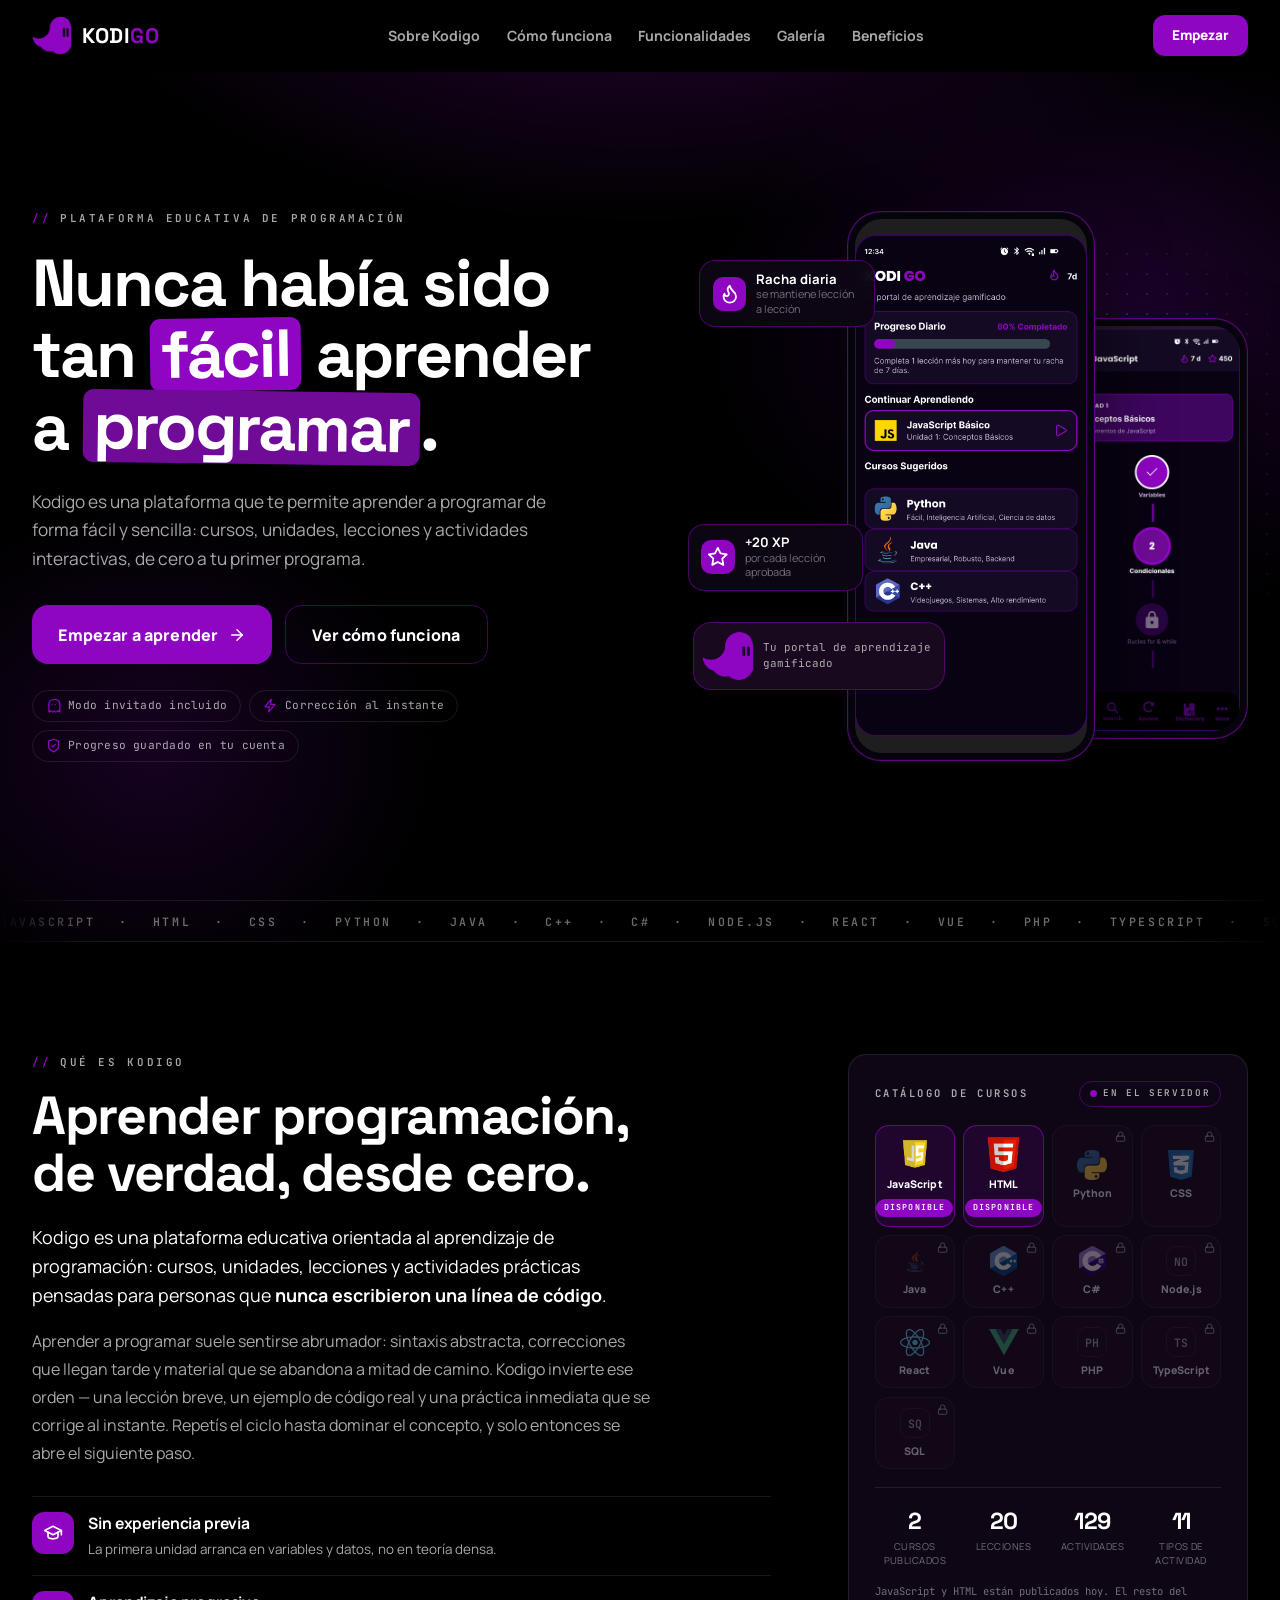
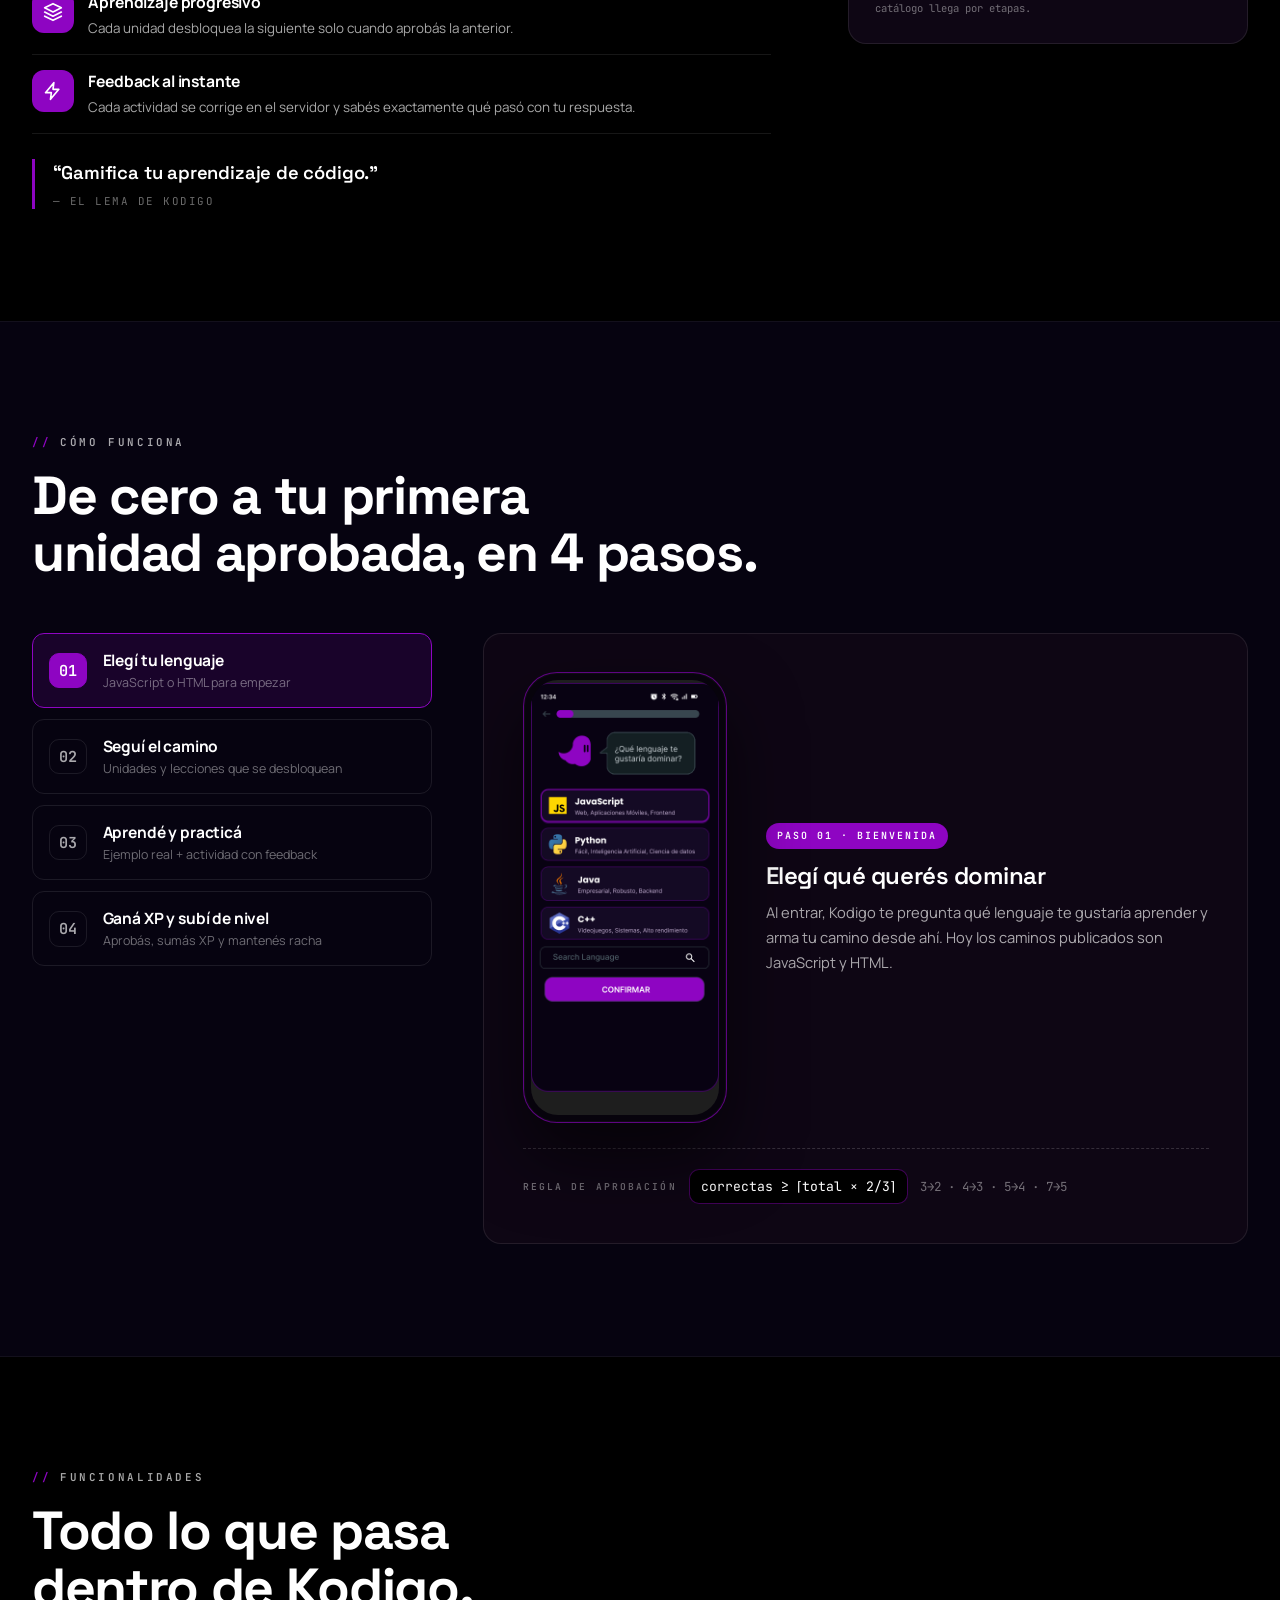
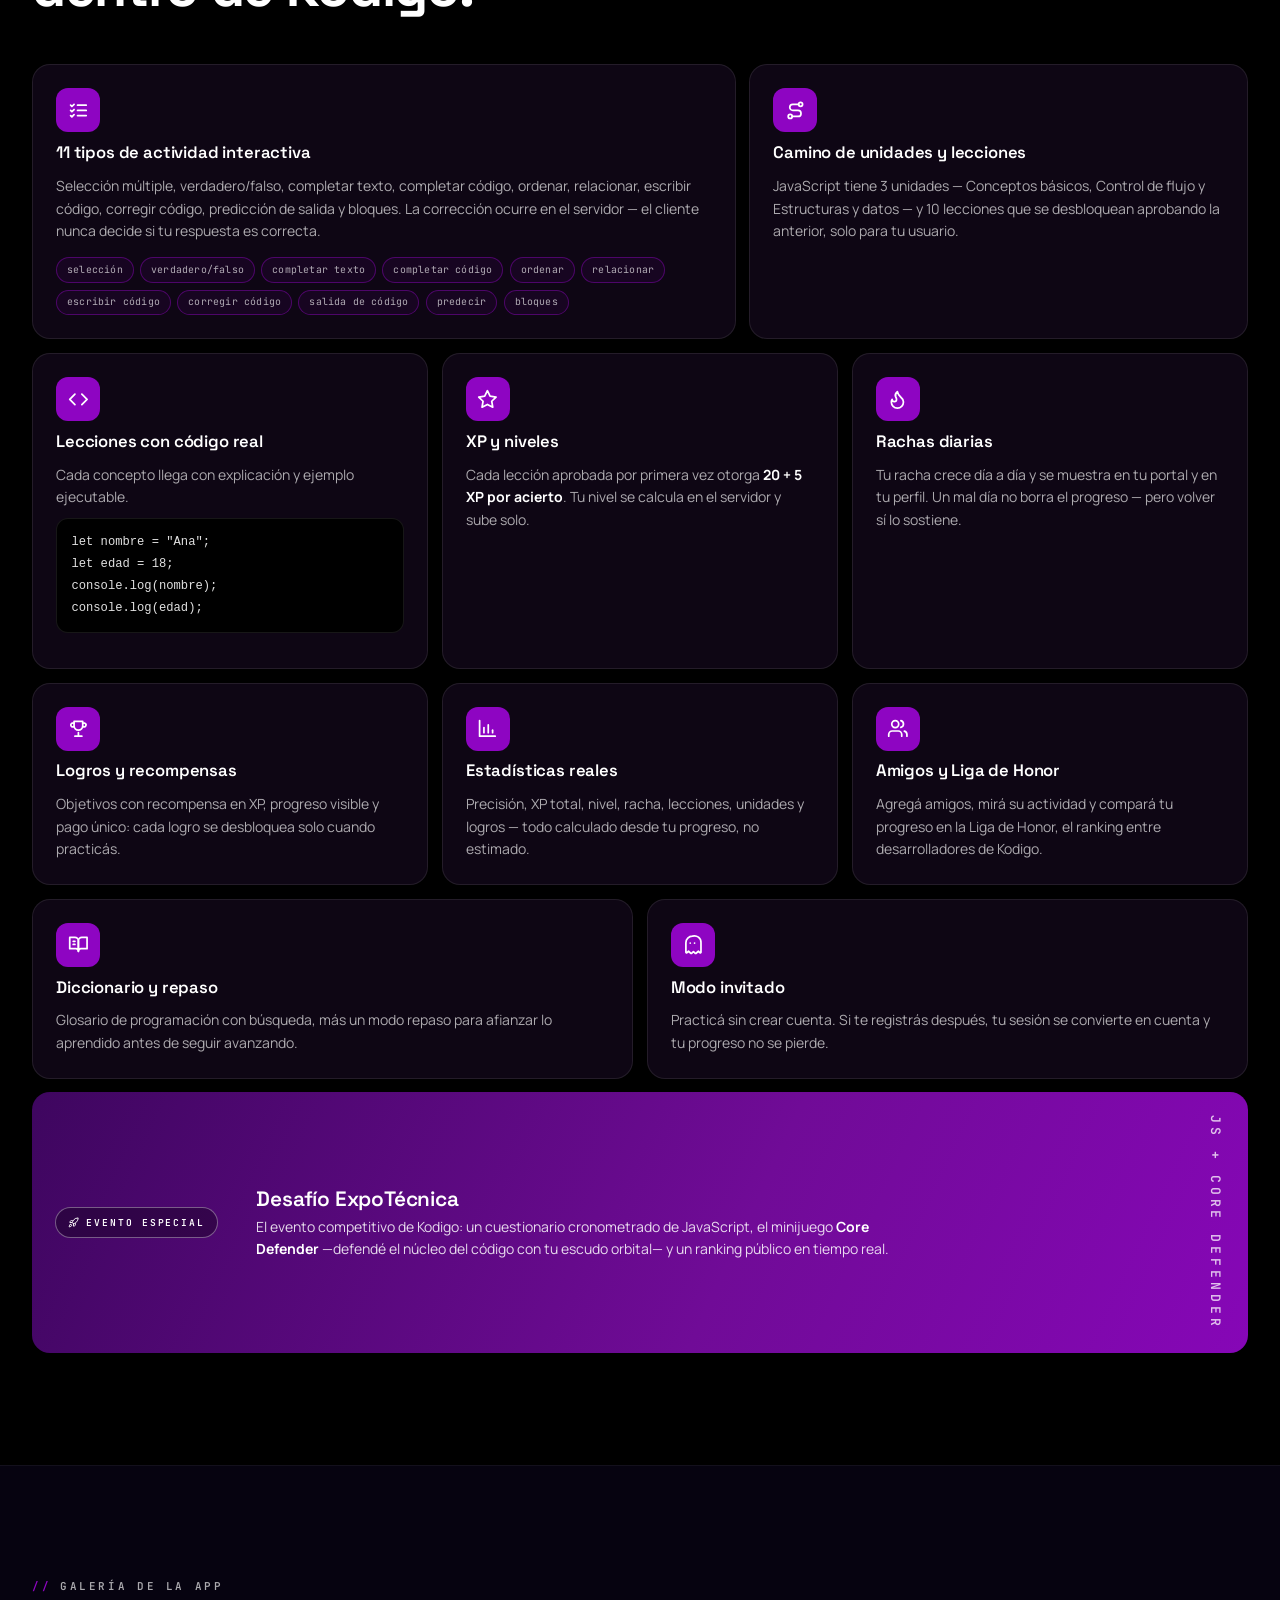
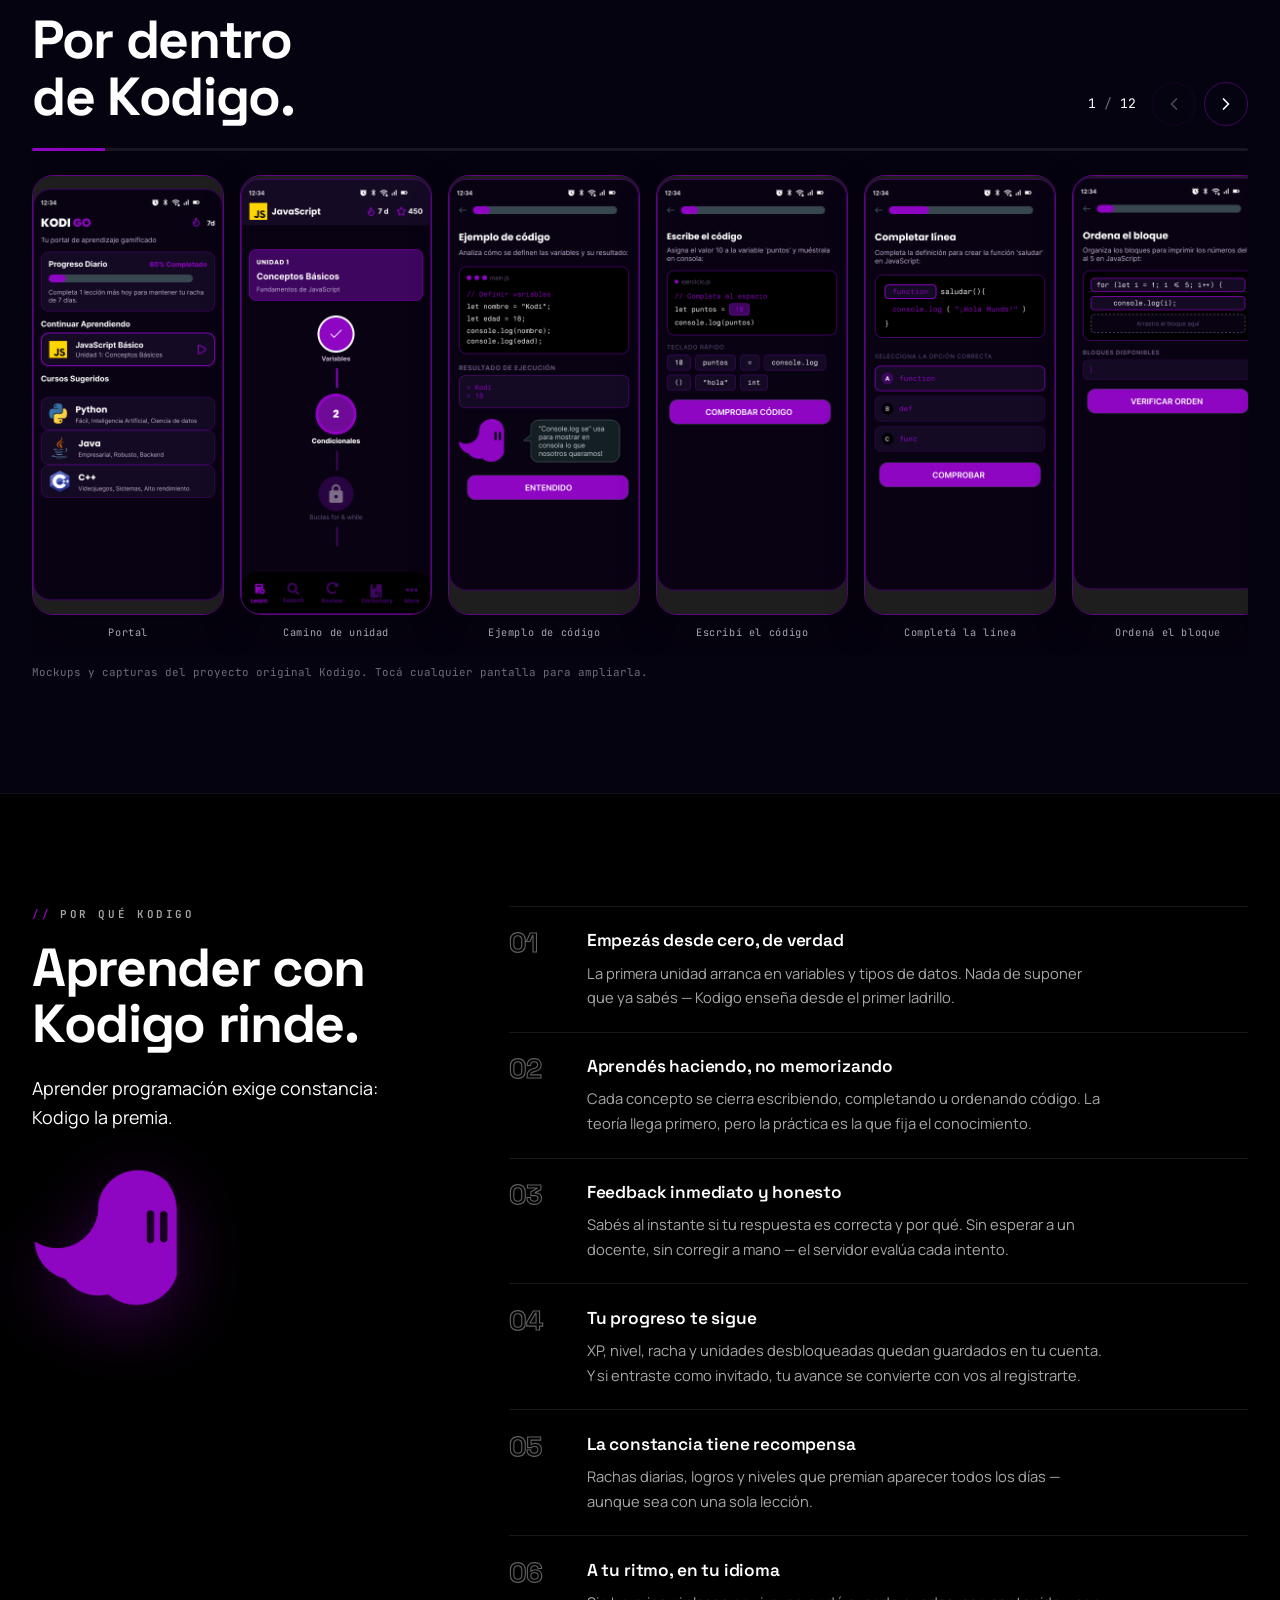
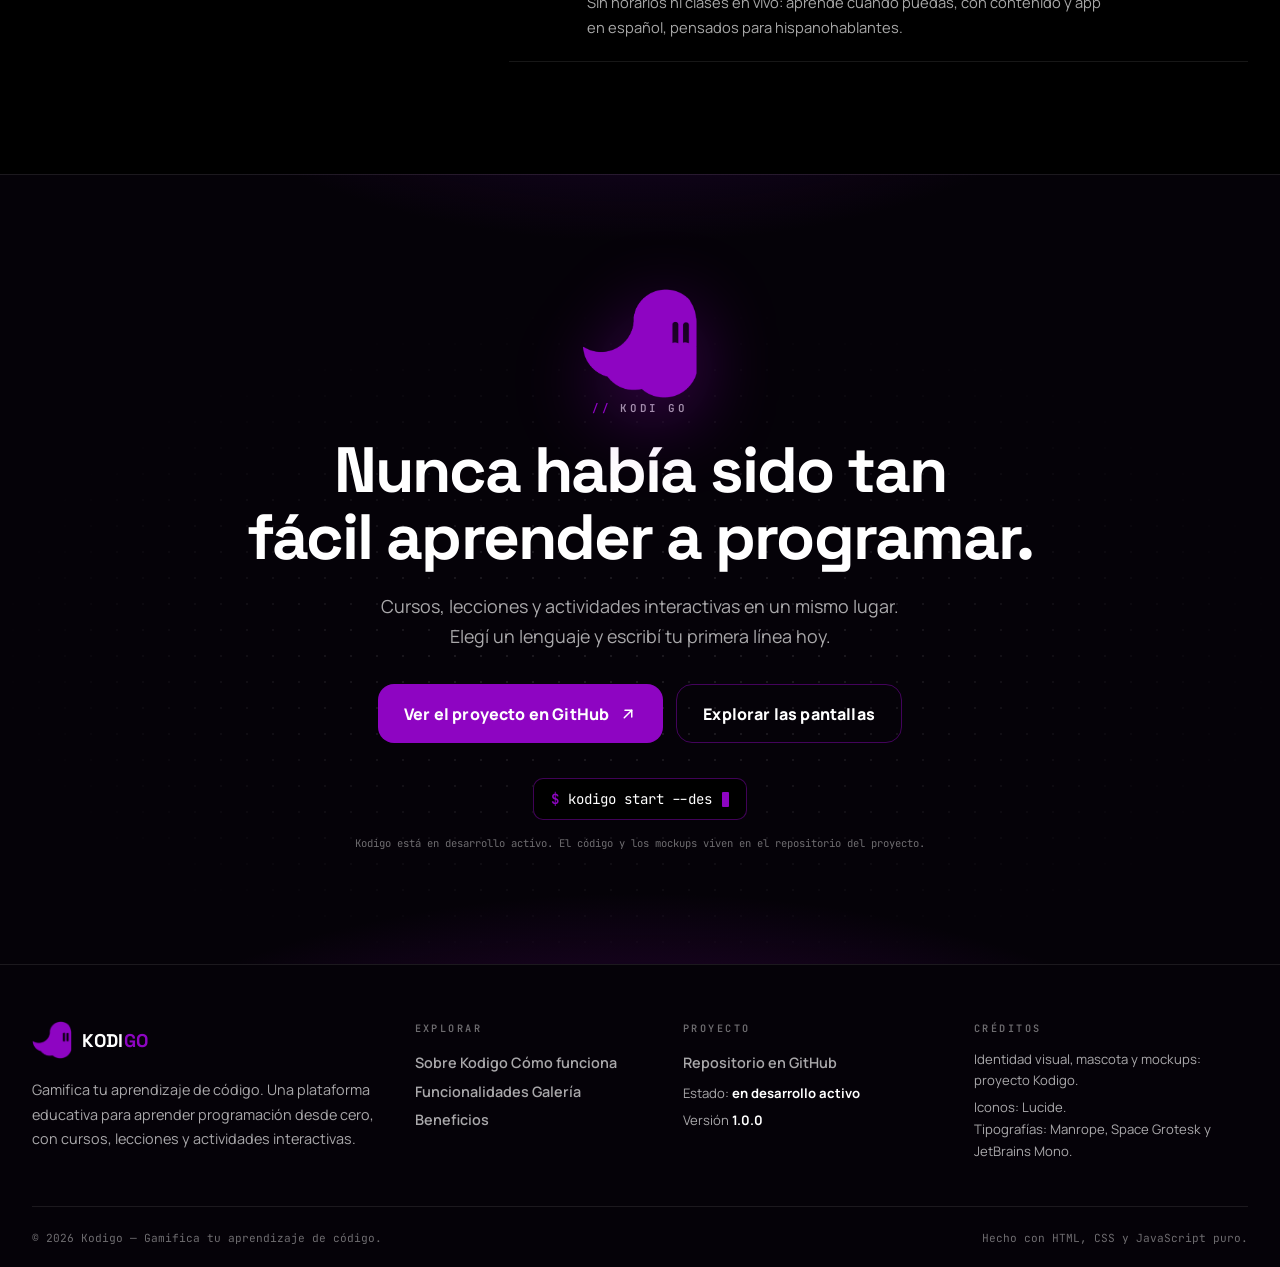
==== index.html @ 8380b7fa "pagina" ====
<!doctype html>
<html lang="es">
  <head>
    <meta charset="utf-8" />
    <meta name="viewport" content="width=device-width, initial-scale=1" />
    <title>Kodigo — Aprendé a programar desde cero</title>
    <meta
      name="description"
      content="Kodigo es una plataforma educativa que te enseña a programar desde cero: cursos, unidades, lecciones y actividades interactivas con corrección al instante, XP, rachas y logros."
    />
    <meta name="theme-color" content="#000000" />
    <link rel="icon" type="image/png" href="assets/img/kodigo-ghost.png" />

    <!-- Open Graph -->
    <meta property="og:title" content="Kodigo — Aprendé a programar desde cero" />
    <meta
      property="og:description"
      content="Gamifica tu aprendizaje de código: cursos, lecciones y actividades interactivas con XP, rachas y logros. Desde cero, a tu ritmo."
    />
    <meta property="og:type" content="website" />
    <meta property="og:image" content="assets/img/kodigo-ghost.png" />

    <!-- Tipografías (mismas que la app: Manrope, Space Grotesk y JetBrains Mono) -->
    <link rel="preconnect" href="https://fonts.googleapis.com" />
    <link rel="preconnect" href="https://fonts.gstatic.com" crossorigin />
    <link
      href="https://fonts.googleapis.com/css2?family=Manrope:wght@400;500;600;700;800&family=JetBrains+Mono:wght@400;600&family=Space+Grotesk:wght@500;600;700&display=swap"
      rel="stylesheet"
    />

    <link rel="stylesheet" href="css/styles.css" />
  </head>

  <body>
    <a class="skip-link" href="#contenido">Saltar al contenido principal</a>

    <!-- ════════════ A. NAVBAR ════════════ -->
    <header class="navbar" id="navbar">
      <div class="container navbar-inner">
        <a class="brand" href="#inicio" aria-label="Kodigo — ir al inicio">
          <img class="brand-ghost" src="assets/img/kodigo-ghost.png" alt="" width="40" height="38" />
          <span class="brand-word">KODI<span>GO</span></span>
        </a>

        <nav class="nav-links" id="nav-links" aria-label="Navegación principal">
          <a href="#sobre" data-spy="sobre">Sobre Kodigo</a>
          <a href="#como-funciona" data-spy="como-funciona">Cómo funciona</a>
          <a href="#funcionalidades" data-spy="funcionalidades">Funcionalidades</a>
          <a href="#galeria" data-spy="galeria">Galería</a>
          <a href="#beneficios" data-spy="beneficios">Beneficios</a>
        </nav>

        <div class="nav-actions">
          <a class="btn btn-primary btn-sm nav-cta" href="#comenzar">Empezar</a>
          <button
            class="nav-toggle"
            id="nav-toggle"
            type="button"
            aria-expanded="false"
            aria-controls="nav-links"
            aria-label="Abrir menú"
          >
            <span class="nav-toggle-bar"></span>
            <span class="nav-toggle-bar"></span>
            <span class="nav-toggle-bar"></span>
          </button>
        </div>
      </div>
    </header>

    <main id="contenido">
      <!-- ════════════ B. HERO ════════════ -->
      <section class="hero" id="inicio" aria-label="Kodigo — aprende programación desde cero">
        <div class="hero-glow" aria-hidden="true"></div>
        <div class="container hero-grid">
          <div class="hero-copy">
            <p class="eyebrow"><span class="eyebrow-mark">//</span> PLATAFORMA EDUCATIVA DE PROGRAMACIÓN</p>
            <h1 class="hero-title">
              Nunca había sido tan
              <span class="marker">fácil</span> aprender a
              <span class="marker marker-alt">programar</span>.
            </h1>
            <p class="hero-sub">
              Kodigo es una plataforma que te permite aprender a programar de forma fácil y
              sencilla: cursos, unidades, lecciones y actividades interactivas, de cero a tu
              primer programa.
            </p>
            <div class="hero-ctas">
              <a class="btn btn-primary btn-lg" href="#comenzar">
                Empezar a aprender
                <svg width="18" height="18" viewBox="0 0 24 24" fill="none" stroke="currentColor" stroke-width="2" stroke-linecap="round" stroke-linejoin="round" aria-hidden="true"><path d="M5 12h14"/><path d="m12 5 7 7-7 7"/></svg>
              </a>
              <a class="btn btn-ghost btn-lg" href="#como-funciona">Ver cómo funciona</a>
            </div>
            <ul class="hero-chips" aria-label="Destacados">
              <li><i data-lucide="ghost"></i>Modo invitado incluido</li>
              <li><i data-lucide="zap"></i>Corrección al instante</li>
              <li><i data-lucide="shield-check"></i>Progreso guardado en tu cuenta</li>
            </ul>
          </div>

          <!-- Composición visual: mockups reales de la app -->
          <div class="hero-stage" aria-hidden="false">
            <div class="stage-dotgrid" aria-hidden="true"></div>
            <figure class="phone phone-main">
              <img
                src="assets/img/screens/screen-13-portal.png"
                alt="Portal de Kodigo: progreso diario, continuar aprendiendo y cursos sugeridos"
                width="390"
                height="898"
              />
            </figure>
            <figure class="phone phone-side">
              <img
                src="assets/img/screens/screen-04-camino.png"
                alt="Unidad 1 Conceptos Básicos: camino de lecciones en el curso de JavaScript"
                width="390"
                height="898"
                
              />
            </figure>
            <div class="float-chip chip-racha" aria-hidden="true">
              <i data-lucide="flame"></i>
              <div><strong>Racha diaria</strong><span>se mantiene lección a lección</span></div>
            </div>
            <div class="float-chip chip-xp" aria-hidden="true">
              <i data-lucide="star"></i>
              <div><strong>+20 XP</strong><span>por cada lección aprobada</span></div>
            </div>
            <div class="stage-bubble" aria-hidden="true">
              <img src="assets/img/fantasma-feliz.png" alt="" width="54" height="52" />
              <span>Tu portal de aprendizaje<br />gamificado</span>
            </div>
          </div>
        </div>

        <!-- Ticker del catálogo -->
        <div class="ticker" aria-hidden="true">
          <div class="ticker-track" id="ticker-track">
            <span>JAVASCRIPT</span><span>·</span><span>HTML</span><span>·</span><span>CSS</span><span>·</span><span>PYTHON</span><span>·</span><span>JAVA</span><span>·</span><span>C++</span><span>·</span><span>C#</span><span>·</span><span>NODE.JS</span><span>·</span><span>REACT</span><span>·</span><span>VUE</span><span>·</span><span>PHP</span><span>·</span><span>TYPESCRIPT</span><span>·</span><span>SQL</span><span>·</span><span>JAVASCRIPT</span><span>·</span><span>HTML</span><span>·</span><span>CSS</span><span>·</span><span>PYTHON</span><span>·</span><span>JAVA</span><span>·</span><span>C++</span><span>·</span><span>C#</span><span>·</span><span>NODE.JS</span><span>·</span><span>REACT</span><span>·</span><span>VUE</span><span>·</span><span>PHP</span><span>·</span><span>TYPESCRIPT</span><span>·</span><span>SQL</span><span>·</span>
          </div>
        </div>
      </section>

      <!-- ════════════ C. SOBRE KODIGO ════════════ -->
      <section class="section" id="sobre" aria-labelledby="sobre-title">
        <div class="container">
          <div class="sobre-grid">
            <div class="sobre-copy">
              <p class="eyebrow"><span class="eyebrow-mark">//</span> QUÉ ES KODIGO</p>
              <h2 class="section-title" id="sobre-title">
                Aprender programación,<br />de verdad, desde cero.
              </h2>
              <p class="lead">
                Kodigo es una plataforma educativa orientada al aprendizaje de programación:
                cursos, unidades, lecciones y actividades prácticas pensadas para personas que
                <strong>nunca escribieron una línea de código</strong>.
              </p>
              <p class="body-text">
                Aprender a programar suele sentirse abrumador: sintaxis abstracta, correcciones que
                llegan tarde y material que se abandona a mitad de camino. Kodigo invierte ese
                orden — una lección breve, un ejemplo de código real y una práctica inmediata que
                se corrige al instante. Repetís el ciclo hasta dominar el concepto, y solo entonces
                se abre el siguiente paso.
              </p>

              <ul class="pillars">
                <li>
                  <span class="pillar-icon"><i data-lucide="graduation-cap"></i></span>
                  <span><strong>Sin experiencia previa</strong><small>La primera unidad arranca en variables y datos, no en teoría densa.</small></span>
                </li>
                <li>
                  <span class="pillar-icon"><i data-lucide="layers"></i></span>
                  <span><strong>Aprendizaje progresivo</strong><small>Cada unidad desbloquea la siguiente solo cuando aprobás la anterior.</small></span>
                </li>
                <li>
                  <span class="pillar-icon"><i data-lucide="zap"></i></span>
                  <span><strong>Feedback al instante</strong><small>Cada actividad se corrige en el servidor y sabés exactamente qué pasó con tu respuesta.</small></span>
                </li>
              </ul>

              <blockquote class="lema">
                “Gamifica tu aprendizaje de código.”
                <cite>— El lema de Kodigo</cite>
              </blockquote>
            </div>

            <!-- Panel lateral: catálogo real + cifras del contenido -->
            <aside class="catalog-panel" aria-label="Catálogo de cursos de Kodigo">
              <div class="catalog-head">
                <p class="catalog-title">CATÁLOGO DE CURSOS</p>
                <span class="catalog-badge"><span class="live-dot"></span>EN EL SERVIDOR</span>
              </div>

              <ul class="course-grid">
                <li class="course is-available">
                  <img src="assets/img/cursos/javascriptLogo.webp" alt="Logo de JavaScript" width="34" height="34" />
                  <span class="course-name">JavaScript</span>
                  <span class="course-state">Disponible</span>
                </li>
                <li class="course is-available">
                  <img src="assets/img/cursos/htmlLogo.png" alt="Logo de HTML" width="34" height="34" />
                  <span class="course-name">HTML</span>
                  <span class="course-state">Disponible</span>
                </li>
                <li class="course is-locked"><img src="assets/img/cursos/pythonLogo.webp" alt="" width="30" height="30" loading="lazy" /><span class="course-name">Python</span><i data-lucide="lock" aria-hidden="true"></i></li>
                <li class="course is-locked"><img src="assets/img/cursos/cssLogo.svg" alt="" width="30" height="30" loading="lazy" /><span class="course-name">CSS</span><i data-lucide="lock" aria-hidden="true"></i></li>
                <li class="course is-locked"><img src="assets/img/cursos/javaLogo.webp" alt="" width="30" height="30" loading="lazy" /><span class="course-name">Java</span><i data-lucide="lock" aria-hidden="true"></i></li>
                <li class="course is-locked"><img src="assets/img/cursos/cppLogo.webp" alt="" width="30" height="30" loading="lazy" /><span class="course-name">C++</span><i data-lucide="lock" aria-hidden="true"></i></li>
                <li class="course is-locked"><img src="assets/img/cursos/csharpLogo.webp" alt="" width="30" height="30" loading="lazy" /><span class="course-name">C#</span><i data-lucide="lock" aria-hidden="true"></i></li>
                <li class="course is-locked"><span class="course-mono">NO</span><span class="course-name">Node.js</span><i data-lucide="lock" aria-hidden="true"></i></li>
                <li class="course is-locked"><img src="assets/img/cursos/reactLogo.webp" alt="" width="30" height="30" loading="lazy" /><span class="course-name">React</span><i data-lucide="lock" aria-hidden="true"></i></li>
                <li class="course is-locked"><img src="assets/img/cursos/vueLogo.webp" alt="" width="30" height="30" loading="lazy" /><span class="course-name">Vue</span><i data-lucide="lock" aria-hidden="true"></i></li>
                <li class="course is-locked"><span class="course-mono">PH</span><span class="course-name">PHP</span><i data-lucide="lock" aria-hidden="true"></i></li>
                <li class="course is-locked"><span class="course-mono">TS</span><span class="course-name">TypeScript</span><i data-lucide="lock" aria-hidden="true"></i></li>
                <li class="course is-locked"><span class="course-mono">SQ</span><span class="course-name">SQL</span><i data-lucide="lock" aria-hidden="true"></i></li>
              </ul>

              <div class="catalog-stats" aria-label="Cifras del contenido publicado">
                <div><strong>2</strong><span>cursos publicados</span></div>
                <div><strong>20</strong><span>lecciones</span></div>
                <div><strong>129</strong><span>actividades</span></div>
                <div><strong>11</strong><span>tipos de actividad</span></div>
              </div>
              <p class="catalog-note">
                JavaScript y HTML están publicados hoy. El resto del catálogo llega por etapas.
              </p>
            </aside>
          </div>
        </div>
      </section>

      <!-- ════════════ D. CÓMO FUNCIONA ════════════ -->
      <section class="section section-alt" id="como-funciona" aria-labelledby="recorrido-title">
        <div class="container">
          <p class="eyebrow"><span class="eyebrow-mark">//</span> CÓMO FUNCIONA</p>
          <h2 class="section-title" id="recorrido-title">De cero a tu primera<br />unidad aprobada, en 4 pasos.</h2>

          <div class="recorrido">
            <div class="recorrido-tabs" role="tablist" aria-label="Etapas del aprendizaje en Kodigo" id="recorrido-tabs">
              <button class="recorrido-tab is-active" role="tab" id="tab-paso-1" aria-selected="true" aria-controls="panel-paso-1" data-tab="paso-1">
                <span class="tab-num">01</span>
                <span class="tab-body"><strong>Elegí tu lenguaje</strong><small>JavaScript o HTML para empezar</small></span>
              </button>
              <button class="recorrido-tab" role="tab" id="tab-paso-2" aria-selected="false" aria-controls="panel-paso-2" data-tab="paso-2" tabindex="-1">
                <span class="tab-num">02</span>
                <span class="tab-body"><strong>Seguí el camino</strong><small>Unidades y lecciones que se desbloquean</small></span>
              </button>
              <button class="recorrido-tab" role="tab" id="tab-paso-3" aria-selected="false" aria-controls="panel-paso-3" data-tab="paso-3" tabindex="-1">
                <span class="tab-num">03</span>
                <span class="tab-body"><strong>Aprendé y practicá</strong><small>Ejemplo real + actividad con feedback</small></span>
              </button>
              <button class="recorrido-tab" role="tab" id="tab-paso-4" aria-selected="false" aria-controls="panel-paso-4" data-tab="paso-4" tabindex="-1">
                <span class="tab-num">04</span>
                <span class="tab-body"><strong>Ganá XP y subí de nivel</strong><small>Aprobás, sumás XP y mantenés racha</small></span>
              </button>
            </div>

            <div class="recorrido-stage">
              <div class="recorrido-panels">
                <figure class="recorrido-panel is-active" role="tabpanel" id="panel-paso-1" aria-labelledby="tab-paso-1" data-panel="paso-1">
                  <div class="phone phone-mid">
                    <img src="assets/img/screens/screen-03-lenguaje.png" alt="Pantalla para elegir qué lenguaje dominar: JavaScript, Python, Java y C++" width="390" height="898"  />
                  </div>
                  <figcaption>
                    <span class="panel-tag">PASO 01 · BIENVENIDA</span>
                    <strong>Elegí qué querés dominar</strong>
                    <p>Al entrar, Kodigo te pregunta qué lenguaje te gustaría aprender y arma tu camino desde ahí. Hoy los caminos publicados son JavaScript y HTML.</p>
                  </figcaption>
                </figure>

                <figure class="recorrido-panel" role="tabpanel" id="panel-paso-2" aria-labelledby="tab-paso-2" data-panel="paso-2" hidden>
                  <div class="phone phone-mid">
                    <img src="assets/img/screens/screen-04-camino.png" alt="Unidad 1 Conceptos Básicos: camino visual de Variables, Condicionales y Bucles" width="390" height="898"  />
                  </div>
                  <figcaption>
                    <span class="panel-tag">PASO 02 · EL CAMINO</span>
                    <strong>Avanzá por el camino de cada unidad</strong>
                    <p>Cada unidad es un mapa de lecciones. Aprobás la lección anterior y recién ahí se desbloquea la siguiente — el progreso es tuyo, no del curso.</p>
                  </figcaption>
                </figure>

                <figure class="recorrido-panel" role="tabpanel" id="panel-paso-3" aria-labelledby="tab-paso-3" data-panel="paso-3" hidden>
                  <div class="phone phone-mid">
                    <img src="assets/img/screens/screen-06-escribir.png" alt="Actividad: asigná el valor 10 a la variable puntos y muestrala en consola" width="390" height="898"  />
                  </div>
                  <figcaption>
                    <span class="panel-tag">PASO 03 · LA PRÁCTICA</span>
                    <strong>Leé, escribí y recibí feedback</strong>
                    <p>Cada lección explica el concepto con un ejemplo de código real y termina en actividades: escribí, completá u ordená código y recibí la corrección al instante.</p>
                  </figcaption>
                </figure>

                <figure class="recorrido-panel" role="tabpanel" id="panel-paso-4" aria-labelledby="tab-paso-4" data-panel="paso-4" hidden>
                  <div class="phone phone-mid">
                    <img src="assets/img/screens/screen-21-completada.png" alt="Clase completada: precisión 92%, tiempo 4:15 y +150 XP ganados" width="390" height="898"  />
                  </div>
                  <figcaption>
                    <span class="panel-tag">PASO 04 · LA RECOMPENSA</span>
                    <strong>Aprobá, sumá XP y seguí la racha</strong>
                    <p>Para aprobar una lección necesitás 2 de cada 3 aciertos. La primera aprobación paga XP —20 más 5 por acierto—, suma nivel y extiende tu racha.</p>
                  </figcaption>
                </figure>
              </div>

              <p class="recorrido-rule" aria-label="Regla de aprobación">
                <span class="mono-label">REGLA DE APROBACIÓN</span>
                <code>correctas ≥ ⌈total × 2/3⌉</code>
                <span class="rule-examples">3→2 · 4→3 · 5→4 · 7→5</span>
              </p>
            </div>
          </div>
        </div>
      </section>

      <!-- ════════════ E. FUNCIONALIDADES ════════════ -->
      <section class="section" id="funcionalidades" aria-labelledby="func-title">
        <div class="container">
          <p class="eyebrow"><span class="eyebrow-mark">//</span> FUNCIONALIDADES</p>
          <h2 class="section-title" id="func-title">Todo lo que pasa<br />dentro de Kodigo.</h2>

          <div class="bento">
            <article class="bcell bcell-a">
              <div class="bcell-icon"><i data-lucide="list-checks"></i></div>
              <h3>11 tipos de actividad interactiva</h3>
              <p>
                Selección múltiple, verdadero/falso, completar texto, completar código, ordenar,
                relacionar, escribir código, corregir código, predicción de salida y bloques. La
                corrección ocurre en el servidor — el cliente nunca decide si tu respuesta es correcta.
              </p>
              <ul class="chip-row" aria-label="Tipos de actividad">
                <li>selección</li><li>verdadero/falso</li><li>completar texto</li><li>completar código</li><li>ordenar</li><li>relacionar</li><li>escribir código</li><li>corregir código</li><li>salida de código</li><li>predecir</li><li>bloques</li>
              </ul>
            </article>

            <article class="bcell bcell-b">
              <div class="bcell-icon"><i data-lucide="route"></i></div>
              <h3>Camino de unidades y lecciones</h3>
              <p>
                JavaScript tiene 3 unidades — Conceptos básicos, Control de flujo y Estructuras y
                datos — y 10 lecciones que se desbloquean aprobando la anterior, solo para tu
                usuario.
              </p>
            </article>

            <article class="bcell bcell-c">
              <div class="bcell-icon"><i data-lucide="code-2"></i></div>
              <h3>Lecciones con código real</h3>
              <p>Cada concepto llega con explicación y ejemplo ejecutable.</p>
              <pre class="code-block" aria-hidden="true"><code>let nombre = "Ana";
let edad = 18;
console.log(nombre);
console.log(edad);</code></pre>
            </article>

            <article class="bcell bcell-d">
              <div class="bcell-icon"><i data-lucide="star"></i></div>
              <h3>XP y niveles</h3>
              <p>Cada lección aprobada por primera vez otorga <strong>20 + 5 XP por acierto</strong>. Tu nivel se calcula en el servidor y sube solo.</p>
            </article>

            <article class="bcell bcell-e">
              <div class="bcell-icon"><i data-lucide="flame"></i></div>
              <h3>Rachas diarias</h3>
              <p>Tu racha crece día a día y se muestra en tu portal y en tu perfil. Un mal día no borra el progreso — pero volver sí lo sostiene.</p>
            </article>

            <article class="bcell bcell-f">
              <div class="bcell-icon"><i data-lucide="trophy"></i></div>
              <h3>Logros y recompensas</h3>
              <p>Objetivos con recompensa en XP, progreso visible y pago único: cada logro se desbloquea solo cuando practicás.</p>
            </article>

            <article class="bcell bcell-g">
              <div class="bcell-icon"><i data-lucide="chart-column"></i></div>
              <h3>Estadísticas reales</h3>
              <p>Precisión, XP total, nivel, racha, lecciones, unidades y logros — todo calculado desde tu progreso, no estimado.</p>
            </article>

            <article class="bcell bcell-h">
              <div class="bcell-icon"><i data-lucide="users"></i></div>
              <h3>Amigos y Liga de Honor</h3>
              <p>Agregá amigos, mirá su actividad y compará tu progreso en la Liga de Honor, el ranking entre desarrolladores de Kodigo.</p>
            </article>

            <article class="bcell bcell-i">
              <div class="bcell-icon"><i data-lucide="book-open-text"></i></div>
              <h3>Diccionario y repaso</h3>
              <p>Glosario de programación con búsqueda, más un modo repaso para afianzar lo aprendido antes de seguir avanzando.</p>
            </article>

            <article class="bcell bcell-j">
              <div class="bcell-icon"><i data-lucide="ghost"></i></div>
              <h3>Modo invitado</h3>
              <p>Practicá sin crear cuenta. Si te registrás después, tu sesión se convierte en cuenta y tu progreso no se pierde.</p>
            </article>

            <!-- Franja transversal: evento especial -->
            <article class="bcell bcell-k">
              <span class="event-tag"><i data-lucide="rocket"></i>EVENTO ESPECIAL</span>
              <div class="event-body">
                <h3>Desafío ExpoTécnica</h3>
                <p>
                  El evento competitivo de Kodigo: un cuestionario cronometrado de JavaScript, el
                  minijuego <strong>Core Defender</strong> —defendé el núcleo del código con tu
                  escudo orbital— y un ranking público en tiempo real.
                </p>
              </div>
              <span class="event-mono">JS + CORE&nbsp;DEFENDER</span>
            </article>
          </div>
        </div>
      </section>

      <!-- ════════════ F. GALERÍA ════════════ -->
      <section class="section section-alt" id="galeria" aria-labelledby="galeria-title">
        <div class="container">
          <div class="galeria-head">
            <div>
              <p class="eyebrow"><span class="eyebrow-mark">//</span> GALERÍA DE LA APP</p>
              <h2 class="section-title" id="galeria-title">Por dentro<br />de Kodigo.</h2>
            </div>
            <div class="galeria-nav">
              <p class="galeria-counter"><span id="galeria-current">1</span> / <span id="galeria-total">12</span></p>
              <div class="galeria-arrows">
                <button type="button" class="icon-btn" id="galeria-prev" aria-label="Ver pantalla anterior">
                  <svg width="20" height="20" viewBox="0 0 24 24" fill="none" stroke="currentColor" stroke-width="2" stroke-linecap="round" stroke-linejoin="round" aria-hidden="true"><path d="M15 18l-6-6 6-6"/></svg>
                </button>
                <button type="button" class="icon-btn" id="galeria-next" aria-label="Ver pantalla siguiente">
                  <svg width="20" height="20" viewBox="0 0 24 24" fill="none" stroke="currentColor" stroke-width="2" stroke-linecap="round" stroke-linejoin="round" aria-hidden="true"><path d="M9 6l6 6-6 6"/></svg>
                </button>
              </div>
            </div>
          </div>

          <div class="galeria-progress" aria-hidden="true"><div class="galeria-progress-fill" id="galeria-progress"></div></div>

          <div class="galeria-track" id="galeria-track" tabindex="0" aria-label="Pantallas de Kodigo, deslizá para recorrer">
            <figure class="shot" data-caption="Portal — tu progreso diario y qué sigue">
              <button class="shot-btn" type="button" aria-label="Ampliar pantalla: Portal"><img src="assets/img/screens/screen-13-portal.png" alt="Portal de Kodigo con progreso diario, continuar aprendiendo y cursos sugeridos" width="390" height="898"  /></button>
              <figcaption>Portal</figcaption>
            </figure>
            <figure class="shot" data-caption="Unidad 1 — el camino de lecciones">
              <button class="shot-btn" type="button" aria-label="Ampliar pantalla: Camino de unidad"><img src="assets/img/screens/screen-04-camino.png" alt="Unidad 1 Conceptos Básicos con el camino Variables y Condicionales" width="390" height="898"  /></button>
              <figcaption>Camino de unidad</figcaption>
            </figure>
            <figure class="shot" data-caption="Lección — ejemplo de código y resultado">
              <button class="shot-btn" type="button" aria-label="Ampliar pantalla: Ejemplo de código"><img src="assets/img/screens/screen-05-ejemplo.png" alt="Ejemplo de código con variables y resultado de ejecución" width="390" height="898"  /></button>
              <figcaption>Ejemplo de código</figcaption>
            </figure>
            <figure class="shot" data-caption="Actividad — escribí código desde la primera lección">
              <button class="shot-btn" type="button" aria-label="Ampliar pantalla: Escribí el código"><img src="assets/img/screens/screen-06-escribir.png" alt="Actividad para asignar 10 a la variable puntos y mostrarla en consola" width="390" height="898"  /></button>
              <figcaption>Escribí el código</figcaption>
            </figure>
            <figure class="shot" data-caption="Actividad — completá la línea que falta">
              <button class="shot-btn" type="button" aria-label="Ampliar pantalla: Completá la línea"><img src="assets/img/screens/screen-07-completar.png" alt="Actividad completar la definición de la función saludar" width="390" height="898"  /></button>
              <figcaption>Completá la línea</figcaption>
            </figure>
            <figure class="shot" data-caption="Actividad — ordená los bloques del programa">
              <button class="shot-btn" type="button" aria-label="Ampliar pantalla: Ordená el bloque"><img src="assets/img/screens/screen-09-ordenar.png" alt="Actividad para ordenar los bloques del bucle for" width="390" height="898"  /></button>
              <figcaption>Ordená el bloque</figcaption>
            </figure>
            <figure class="shot" data-caption="Resultados — precisión, tiempo y XP ganados">
              <button class="shot-btn" type="button" aria-label="Ampliar pantalla: Clase completada"><img src="assets/img/screens/screen-21-completada.png" alt="Clase de Python lista con precisión 92% y +150 XP" width="390" height="898"  /></button>
              <figcaption>Clase completada</figcaption>
            </figure>
            <figure class="shot" data-caption="Liga de Honor — competí con otros desarrolladores">
              <button class="shot-btn" type="button" aria-label="Ampliar pantalla: Liga de Honor"><img src="assets/img/screens/screen-25-liga.png" alt="Liga de Honor con podio y clasificación por XP" width="390" height="898"  /></button>
              <figcaption>Liga de Honor</figcaption>
            </figure>
            <figure class="shot" data-caption="Amigos — compartí rachas y progreso">
              <button class="shot-btn" type="button" aria-label="Ampliar pantalla: Amigos"><img src="assets/img/screens/screen-26-amigos.png" alt="Pantalla de amigos con rachas compartidas y actividad reciente" width="390" height="898"  /></button>
              <figcaption>Amigos</figcaption>
            </figure>
            <figure class="shot" data-caption="Perfil — nivel, XP, racha y logros">
              <button class="shot-btn" type="button" aria-label="Ampliar pantalla: Mi perfil"><img src="assets/img/screens/screen-28-perfil.png" alt="Mi perfil con nivel 5, 2450 XP, racha de 7 días y logros destacados" width="390" height="898"  /></button>
              <figcaption>Mi perfil</figcaption>
            </figure>
            <figure class="shot" data-caption="Estadísticas — tu progreso real en números">
              <button class="shot-btn" type="button" aria-label="Ampliar pantalla: Mis estadísticas"><img src="assets/img/screens/screen-30-estadisticas.png" alt="Mis estadísticas con precisión 92%, tiempo total y XP semanal" width="390" height="898"  /></button>
              <figcaption>Mis estadísticas</figcaption>
            </figure>
            <figure class="shot" data-caption="Logros — retos, insignias y recompensas XP">
              <button class="shot-btn" type="button" aria-label="Ampliar pantalla: Logros"><img src="assets/img/screens/screen-31-logros.png" alt="Logros con progreso de objetivos y recompensas en XP" width="390" height="898"  /></button>
              <figcaption>Logros</figcaption>
            </figure>
          </div>
          <p class="galeria-note">Mockups y capturas del proyecto original Kodigo. Tocá cualquier pantalla para ampliarla.</p>
        </div>
      </section>

      <!-- Dialog / lightbox -->
      <dialog class="lightbox" id="lightbox" aria-label="Visor de pantalla de Kodigo">
        <button class="lightbox-close" id="lightbox-close" type="button" aria-label="Cerrar visor">
          <svg width="22" height="22" viewBox="0 0 24 24" fill="none" stroke="currentColor" stroke-width="2" stroke-linecap="round" stroke-linejoin="round" aria-hidden="true"><path d="M18 6 6 18"/><path d="m6 6 12 12"/></svg>
        </button>
        <figure class="lightbox-figure">
          <div class="phone phone-lightbox">
            <img id="lightbox-img" src="assets/img/screens/screen-13-portal.png" alt="" width="390" height="898" />
          </div>
          <figcaption class="lightbox-caption" id="lightbox-caption"></figcaption>
        </figure>
      </dialog>

      <!-- ════════════ G. BENEFICIOS ════════════ -->
      <section class="section" id="beneficios" aria-labelledby="beneficios-title">
        <div class="container beneficios-grid">
          <div class="beneficios-aside">
            <p class="eyebrow"><span class="eyebrow-mark">//</span> POR QUÉ KODIGO</p>
            <h2 class="section-title" id="beneficios-title">Aprender con<br />Kodigo rinde.</h2>
            <p class="lead">Aprender programación exige constancia: Kodigo la premia.</p>
            <img class="beneficios-ghost" src="assets/img/fantasma-normal.png" alt="Fantasma Kodigo, la mascota oficial de Kodigo" width="150" height="143" loading="lazy" />
          </div>

          <ol class="benefit-list">
            <li class="benefit">
              <span class="benefit-num">01</span>
              <div><h3>Empezás desde cero, de verdad</h3><p>La primera unidad arranca en variables y tipos de datos. Nada de suponer que ya sabés — Kodigo enseña desde el primer ladrillo.</p></div>
            </li>
            <li class="benefit">
              <span class="benefit-num">02</span>
              <div><h3>Aprendés haciendo, no memorizando</h3><p>Cada concepto se cierra escribiendo, completando u ordenando código. La teoría llega primero, pero la práctica es la que fija el conocimiento.</p></div>
            </li>
            <li class="benefit">
              <span class="benefit-num">03</span>
              <div><h3>Feedback inmediato y honesto</h3><p>Sabés al instante si tu respuesta es correcta y por qué. Sin esperar a un docente, sin corregir a mano — el servidor evalúa cada intento.</p></div>
            </li>
            <li class="benefit">
              <span class="benefit-num">04</span>
              <div><h3>Tu progreso te sigue</h3><p>XP, nivel, racha y unidades desbloqueadas quedan guardados en tu cuenta. Y si entraste como invitado, tu avance se convierte con vos al registrarte.</p></div>
            </li>
            <li class="benefit">
              <span class="benefit-num">05</span>
              <div><h3>La constancia tiene recompensa</h3><p>Rachas diarias, logros y niveles que premian aparecer todos los días — aunque sea con una sola lección.</p></div>
            </li>
            <li class="benefit">
              <span class="benefit-num">06</span>
              <div><h3>A tu ritmo, en tu idioma</h3><p>Sin horarios ni clases en vivo: aprendé cuando puedas, con contenido y app en español, pensados para hispanohablantes.</p></div>
            </li>
          </ol>
        </div>
      </section>

      <!-- ════════════ H. CTA FINAL ════════════ -->
      <section class="cta-band" id="comenzar" aria-labelledby="comenzar-title">
        <div class="cta-glow" aria-hidden="true"></div>
        <div class="container cta-inner">
          <img class="cta-ghost" src="assets/img/fantasma-feliz.png" alt="Fantasma Kodigo feliz, la mascota oficial de Kodigo" width="120" height="115" loading="lazy" />
          <p class="eyebrow eyebrow-center"><span class="eyebrow-mark">//</span> KODI GO</p>
          <h2 class="cta-title" id="comenzar-title">Nunca había sido tan<br />fácil aprender a programar.</h2>
          <p class="cta-sub">
            Cursos, lecciones y actividades interactivas en un mismo lugar.<br />
            Elegí un lenguaje y escribí tu primera línea hoy.
          </p>
          <div class="cta-actions">
            <a class="btn btn-primary btn-lg" href="https://github.com/MaiteVazquez8/KodiGo-website" target="_blank" rel="noopener noreferrer">
              Ver el proyecto en GitHub
              <svg width="18" height="18" viewBox="0 0 24 24" fill="none" stroke="currentColor" stroke-width="2" stroke-linecap="round" stroke-linejoin="round" aria-hidden="true"><path d="M7 17 17 7"/><path d="M8 7h9v9"/></svg>
            </a>
            <a class="btn btn-ghost btn-lg" href="#galeria">Explorar las pantallas</a>
          </div>
          <p class="cta-terminal" aria-hidden="true"><span class="terminal-prompt">$</span> <span id="cta-typed">kodigo start --desde-cero</span><span class="terminal-cursor" id="terminal-cursor"></span></p>
          <p class="cta-note">Kodigo está en desarrollo activo. El código y los mockups viven en el repositorio del proyecto.</p>
        </div>
      </section>
    </main>

    <!-- ════════════ I. FOOTER ════════════ -->
    <footer class="footer" aria-label="Pie de página">
      <div class="container">
        <div class="footer-grid">
          <div class="footer-brand">
            <a class="brand brand-footer" href="#inicio" aria-label="Kodigo — volver al inicio">
              <img class="brand-ghost" src="assets/img/kodigo-ghost.png" alt="" width="36" height="34" />
              <span class="brand-word">KODI<span>GO</span></span>
            </a>
            <p>Gamifica tu aprendizaje de código. Una plataforma educativa para aprender programación desde cero, con cursos, lecciones y actividades interactivas.</p>
          </div>

          <nav class="footer-col" aria-label="Explorar el sitio">
            <p class="footer-heading">EXPLORAR</p>
            <a href="#sobre">Sobre Kodigo</a>
            <a href="#como-funciona">Cómo funciona</a>
            <a href="#funcionalidades">Funcionalidades</a>
            <a href="#galeria">Galería</a>
            <a href="#beneficios">Beneficios</a>
          </nav>

          <div class="footer-col">
            <p class="footer-heading">PROYECTO</p>
            <a href="https://github.com/MaiteVazquez8/KodiGo-website" target="_blank" rel="noopener noreferrer">Repositorio en GitHub</a>
            <p class="footer-fact">Estado: <strong>en desarrollo activo</strong></p>
            <p class="footer-fact">Versión <strong>1.0.0</strong></p>
          </div>

          <div class="footer-col">
            <p class="footer-heading">CRÉDITOS</p>
            <p class="footer-fact">Identidad visual, mascota y mockups:<br />proyecto Kodigo.</p>
            <p class="footer-fact">Iconos: Lucide.<br />Tipografías: Manrope, Space Grotesk y JetBrains Mono.</p>
          </div>
        </div>

        <div class="footer-bar">
          <p>© <span id="footer-year">2026</span> Kodigo — Gamifica tu aprendizaje de código.</p>
          <p class="footer-made">Hecho con HTML, CSS y JavaScript puro.</p>
        </div>
      </div>
    </footer>

    <!-- Iconos Lucide vía SVG inline (sin dependencias de interfaz) -->
    <script src="js/lucide-lite.js"></script>
    <script src="js/main.js"></script>
  </body>
</html>
---- css/styles.css ----
/* ============================================================
   KODIGO — styles.css
   Identidad: negro #000000 · violeta oscuro #3E065F
   Violeta #700B97 · Púrpura #8E05C2 (+ blanco y transparencias)
   Estética dark, tecnológica y educativa.
   ============================================================ */

:root {
  --k-black: #000000;
  --k-deep: #3e065f;
  --k-violet: #700b97;
  --k-purple: #8e05c2;

  /* Superficies derivadas del tema real de la app (theme.css) */
  --k-surface: #0e0614;
  --k-surface-2: #18091f;
  --k-surface-3: #1f0b29;
  --k-alt: #060310;

  --k-line: rgba(255, 255, 255, 0.09);
  --k-line-strong: rgba(142, 5, 194, 0.45);
  --k-line-purple: rgba(142, 5, 194, 0.65);

  --k-text: #ffffff;
  --k-text-2: rgba(255, 255, 255, 0.66);
  --k-text-3: rgba(255, 255, 255, 0.42);

  --purple-soft: rgba(142, 5, 194, 0.14);
  --purple-softer: rgba(142, 5, 194, 0.08);

  --radius: 18px;
  --radius-sm: 12px;
  --nav-h: 72px;

  --font-body: 'Manrope', system-ui, -apple-system, sans-serif;
  --font-brand: 'Space Grotesk', 'Manrope', sans-serif;
  --font-mono: 'JetBrains Mono', ui-monospace, SFMono-Regular, Menlo, monospace;

  --ease-out: cubic-bezier(0.22, 1, 0.36, 1);
}

/* ---------- Reset ---------- */
*,
*::before,
*::after {
  box-sizing: border-box;
}

html {
  scroll-behavior: smooth;
  scroll-padding-top: calc(var(--nav-h) + 12px);
  -webkit-text-size-adjust: 100%;
}

body {
  margin: 0;
  background: var(--k-black);
  color: var(--k-text);
  font-family: var(--font-body);
  line-height: 1.5;
  -webkit-font-smoothing: antialiased;
  text-rendering: optimizeLegibility;
  overflow-x: hidden;
}

img {
  max-width: 100%;
}

h1,
h2,
h3,
p,
ol,
ul,
figure,
figcaption,
blockquote {
  margin: 0;
}

ol,
ul {
  padding: 0;
  list-style: none;
}

button {
  font-family: inherit;
}

::selection {
  background: var(--k-purple);
  color: #fff;
}

:focus-visible {
  outline: 2px solid #fff;
  outline-offset: 3px;
  border-radius: 4px;
}

.container {
  width: min(1240px, 100% - clamp(2rem, 5vw, 4rem));
  margin-inline: auto;
}

.no-scroll {
  overflow: hidden;
}

.icon {
  width: 1.15em;
  height: 1.15em;
  flex: none;
}

/* ---------- Accesibilidad: saltar al contenido ---------- */
.skip-link {
  position: absolute;
  left: -9999px;
  top: 0;
  z-index: 100;
  background: var(--k-purple);
  color: #fff;
  padding: 0.75rem 1.25rem;
  border-radius: 0 0 12px 0;
  font-weight: 800;
  text-decoration: none;
}
.skip-link:focus-visible {
  left: 0;
}

/* ---------- Eyebrow ---------- */
.eyebrow {
  display: flex;
  align-items: center;
  gap: 0.55rem;
  font-family: var(--font-mono);
  font-size: 0.68rem;
  font-weight: 600;
  letter-spacing: 0.24em;
  color: var(--k-text-2);
  text-transform: uppercase;
}
.eyebrow-mark {
  color: var(--k-purple);
  font-weight: 600;
}
.eyebrow-center {
  justify-content: center;
}

/* ---------- Botones ---------- */
.btn {
  display: inline-flex;
  align-items: center;
  justify-content: center;
  gap: 0.6rem;
  border: 0;
  border-radius: 14px;
  padding: 0.85rem 1.4rem;
  font-family: var(--font-body);
  font-size: 0.95rem;
  font-weight: 800;
  letter-spacing: 0.01em;
  text-decoration: none;
  color: #fff;
  cursor: pointer;
  transition:
    transform 0.18s var(--ease-out),
    background 0.18s ease,
    border-color 0.18s ease,
    box-shadow 0.18s ease;
  -webkit-tap-highlight-color: transparent;
}
.btn:active {
  transform: scale(0.97);
}
.btn-primary {
  background: var(--k-purple);
}
.btn-primary:hover {
  background: var(--k-violet);
  transform: translateY(-2px);
  box-shadow: 0 12px 32px rgba(142, 5, 194, 0.35);
}
.btn-ghost {
  background: transparent;
  border: 1px solid var(--k-line-strong);
  color: var(--k-text);
}
.btn-ghost:hover {
  border-color: var(--k-purple);
  background: var(--purple-soft);
  transform: translateY(-2px);
}
.btn-lg {
  padding: 1.02rem 1.65rem;
  font-size: 1rem;
  border-radius: 16px;
}
.btn-sm {
  padding: 0.62rem 1.15rem;
  font-size: 0.85rem;
  border-radius: 12px;
}

/* ============================================================
   A. NAVBAR
   ============================================================ */
.navbar {
  position: sticky;
  top: 0;
  z-index: 50;
  height: var(--nav-h);
  background: rgba(0, 0, 0, 0.62);
  backdrop-filter: blur(14px);
  -webkit-backdrop-filter: blur(14px);
  border-bottom: 1px solid transparent;
  transition:
    background 0.25s ease,
    border-color 0.25s ease;
}
.navbar.is-scrolled {
  background: rgba(5, 2, 8, 0.88);
  border-bottom-color: var(--k-line);
}
.navbar-inner {
  height: 100%;
  display: flex;
  align-items: center;
  justify-content: space-between;
  gap: 1.5rem;
}

.brand {
  display: inline-flex;
  align-items: center;
  gap: 0.65rem;
  text-decoration: none;
}
.brand-ghost {
  width: 40px;
  height: auto;
  display: block;
}
.brand-word {
  font-family: var(--font-brand);
  font-weight: 700;
  font-size: 1.32rem;
  letter-spacing: 0.02em;
  color: #fff;
}
.brand-word span {
  color: var(--k-purple);
}

.nav-links {
  display: flex;
  align-items: center;
  gap: 1.45rem;
}
.nav-links a {
  position: relative;
  color: var(--k-text-2);
  text-decoration: none;
  font-size: 0.88rem;
  font-weight: 700;
  padding: 0.35rem 0.1rem;
  transition: color 0.18s ease;
}
.nav-links a::after {
  content: '';
  position: absolute;
  left: 0;
  right: 100%;
  bottom: -2px;
  height: 2px;
  background: var(--k-purple);
  transition: right 0.25s var(--ease-out);
}
.nav-links a:hover {
  color: #fff;
}
.nav-links a:hover::after,
.nav-links a.is-active::after {
  right: 0;
}
.nav-links a.is-active {
  color: #fff;
}

.nav-actions {
  display: flex;
  align-items: center;
  gap: 0.75rem;
}

/* Hamburguesa */
.nav-toggle {
  display: none;
  flex-direction: column;
  align-items: center;
  justify-content: center;
  gap: 5px;
  width: 44px;
  height: 44px;
  border: 1px solid var(--k-line-strong);
  border-radius: 12px;
  background: transparent;
  cursor: pointer;
}
.nav-toggle-bar {
  width: 20px;
  height: 2px;
  background: #fff;
  border-radius: 2px;
  transition:
    transform 0.25s var(--ease-out),
    opacity 0.2s ease;
}
.nav-open .nav-toggle-bar:nth-child(1) {
  transform: translateY(7px) rotate(45deg);
}
.nav-open .nav-toggle-bar:nth-child(2) {
  opacity: 0;
}
.nav-open .nav-toggle-bar:nth-child(3) {
  transform: translateY(-7px) rotate(-45deg);
}

/* ============================================================
   B. HERO
   ============================================================ */
.hero {
  position: relative;
  overflow: hidden;
  background:
    radial-gradient(900px 480px at 50% -160px, rgba(112, 11, 151, 0.38), transparent 66%),
    var(--k-black);
}
.hero-glow {
  position: absolute;
  inset: 0;
  pointer-events: none;
  background:
    radial-gradient(640px 480px at 86% 30%, rgba(62, 6, 95, 0.5), transparent 62%),
    radial-gradient(480px 420px at 12% 78%, rgba(62, 6, 95, 0.35), transparent 60%);
}

.hero-grid {
  position: relative;
  display: grid;
  grid-template-columns: minmax(0, 1.05fr) minmax(0, 0.95fr);
  align-items: center;
  gap: clamp(1.5rem, 4vw, 3rem);
  min-height: calc(100svh - var(--nav-h));
  padding-block: clamp(2rem, 5vh, 4rem);
}

.hero-title {
  margin-top: 1.4rem;
  font-family: var(--font-brand);
  font-weight: 700;
  font-size: clamp(2.45rem, 5.4vw, 4.15rem);
  line-height: 1.04;
  letter-spacing: -0.03em;
  text-wrap: balance;
}
.marker {
  display: inline-block;
  background: var(--k-purple);
  color: #fff;
  padding: 0.03em 0.16em;
  border-radius: 0.16em;
  transform: rotate(-0.8deg);
  box-decoration-break: clone;
  -webkit-box-decoration-break: clone;
}
.marker-alt {
  background: var(--k-violet);
  transform: rotate(0.7deg);
}

.hero-sub {
  margin-top: 1.5rem;
  max-width: 47ch;
  font-size: clamp(1.02rem, 1.35vw, 1.18rem);
  line-height: 1.65;
  color: var(--k-text-2);
}

.hero-ctas {
  display: flex;
  flex-wrap: wrap;
  gap: 0.8rem;
  margin-top: 2rem;
}

.hero-chips {
  display: flex;
  flex-wrap: wrap;
  gap: 0.5rem;
  margin-top: 1.6rem;
}
.hero-chips li {
  display: inline-flex;
  align-items: center;
  gap: 0.45rem;
  font-family: var(--font-mono);
  font-size: 0.7rem;
  letter-spacing: 0.02em;
  color: var(--k-text-2);
  border: 1px solid var(--k-line);
  border-radius: 999px;
  padding: 0.42rem 0.8rem;
}
.hero-chips .icon {
  color: var(--k-purple);
  width: 0.95rem;
  height: 0.95rem;
}

/* --- Composición visual: phones sobre retícula de puntos --- */
.hero-stage {
  position: relative;
  display: grid;
  place-items: center;
  min-height: clamp(400px, 52vh, 560px);
}
.stage-dotgrid {
  position: absolute;
  right: -4%;
  top: 6%;
  width: 78%;
  height: 88%;
  background-image: radial-gradient(rgba(255, 255, 255, 0.17) 1.1px, transparent 1.1px);
  background-size: 20px 20px;
  mask-image: radial-gradient(ellipse 75% 80% at 60% 45%, black 30%, transparent 72%);
  -webkit-mask-image: radial-gradient(ellipse 75% 80% at 60% 45%, black 30%, transparent 72%);
  pointer-events: none;
}

.phone {
  position: relative;
  background: #07030c;
  border: 1px solid var(--k-line-purple);
  border-radius: 34px;
  padding: 7px;
  box-shadow:
    0 34px 70px rgba(0, 0, 0, 0.6),
    inset 0 0 0 1px rgba(255, 255, 255, 0.03);
}
.phone img {
  display: block;
  width: 100%;
  height: auto;
  border-radius: 27px;
}
.phone-main {
  width: clamp(195px, 19.5vw, 248px);
  z-index: 2;
}
.phone-side {
  position: absolute;
  right: 0;
  bottom: 4%;
  width: clamp(152px, 15vw, 198px);
  transform: rotate(4.5deg);
  z-index: 1;
}

.float-chip {
  position: absolute;
  z-index: 3;
  display: flex;
  align-items: center;
  gap: 0.6rem;
  padding: 0.6rem 0.8rem;
  background: rgba(14, 6, 20, 0.9);
  border: 1px solid var(--k-line-strong);
  border-radius: 16px;
  backdrop-filter: blur(8px);
  -webkit-backdrop-filter: blur(8px);
  animation: floaty 5.2s ease-in-out infinite alternate;
}
.float-chip .icon {
  color: #fff;
  background: var(--k-purple);
  border-radius: 10px;
  padding: 0.38rem;
  width: 2.1rem;
  height: 2.1rem;
}
.float-chip strong {
  display: block;
  font-size: 0.82rem;
  line-height: 1.25;
}
.float-chip span {
  display: block;
  font-size: 0.68rem;
  color: var(--k-text-3);
  line-height: 1.35;
  max-width: 15ch;
}
.chip-racha {
  top: 9%;
  left: 1%;
  animation-delay: 0.4s;
}
.chip-xp {
  bottom: 31%;
  left: -1%;
  right: auto;
  animation-delay: 1.6s;
}

.stage-bubble {
  position: absolute;
  z-index: 3;
  left: 0;
  bottom: 13%;
  display: flex;
  align-items: center;
  gap: 0.55rem;
  padding: 0.5rem 0.8rem 0.5rem 0.5rem;
  background: var(--k-surface-2);
  border: 1px solid var(--k-line-strong);
  border-radius: 18px;
  animation: floaty 6s ease-in-out infinite alternate;
  animation-delay: 1s;
}
.stage-bubble span {
  font-family: var(--font-mono);
  font-size: 0.68rem;
  line-height: 1.45;
  color: var(--k-text-2);
}
.stage-bubble img {
  width: 52px;
  height: auto;
}

@keyframes floaty {
  from {
    transform: translateY(0);
  }
  to {
    transform: translateY(-13px);
  }
}

/* --- Ticker del catálogo --- */
.ticker {
  position: relative;
  overflow: hidden;
  border-top: 1px solid var(--k-line);
  border-bottom: 1px solid var(--k-line);
  padding: 0.72rem 0;
  mask-image: linear-gradient(90deg, transparent, black 8%, black 92%, transparent);
  -webkit-mask-image: linear-gradient(90deg, transparent, black 8%, black 92%, transparent);
}
.ticker-track {
  display: flex;
  gap: 1.5rem;
  width: max-content;
  animation: ticker 42s linear infinite;
}
.ticker-track span {
  font-family: var(--font-mono);
  font-size: 0.72rem;
  font-weight: 600;
  letter-spacing: 0.22em;
  color: var(--k-text-3);
  white-space: nowrap;
}
@keyframes ticker {
  from {
    transform: translateX(0);
  }
  to {
    transform: translateX(-50%);
  }
}

/* ============================================================
   Secciones — base
   ============================================================ */
.section {
  padding: clamp(4.5rem, 9vw, 7rem) 0;
}
.section-alt {
  background: var(--k-alt);
  border-top: 1px solid rgba(255, 255, 255, 0.05);
  border-bottom: 1px solid rgba(255, 255, 255, 0.05);
}

.section-title {
  margin-top: 1.1rem;
  font-family: var(--font-brand);
  font-weight: 700;
  font-size: clamp(2rem, 4.4vw, 3.35rem);
  line-height: 1.06;
  letter-spacing: -0.025em;
  text-wrap: balance;
}
.lead {
  margin-top: 1.3rem;
  max-width: 56ch;
  font-size: clamp(1.02rem, 1.4vw, 1.18rem);
  line-height: 1.62;
  color: var(--k-text);
}
.body-text {
  margin-top: 1.1rem;
  max-width: 62ch;
  line-height: 1.75;
  color: var(--k-text-2);
}
.body-text strong {
  color: #fff;
}

/* ============================================================
   C. SOBRE KODIGO
   ============================================================ */
.sobre-grid {
  display: grid;
  grid-template-columns: minmax(0, 1fr) 400px;
  gap: clamp(2.5rem, 6vw, 5rem);
  align-items: start;
}

.pillars {
  margin-top: 1.8rem;
}
.pillars li {
  display: flex;
  align-items: flex-start;
  gap: 0.9rem;
  padding: 0.95rem 0;
  border-top: 1px solid var(--k-line);
}
.pillars li:last-child {
  border-bottom: 1px solid var(--k-line);
}
.pillar-icon {
  display: grid;
  place-items: center;
  width: 42px;
  height: 42px;
  flex: none;
  border-radius: 12px;
  background: var(--k-purple);
  color: #fff;
}
.pillar-icon .icon {
  width: 1.25rem;
  height: 1.25rem;
}
.pillars strong {
  display: block;
  font-size: 0.98rem;
  letter-spacing: -0.01em;
}
.pillars small {
  display: block;
  margin-top: 0.2rem;
  font-size: 0.84rem;
  color: var(--k-text-2);
  line-height: 1.55;
}

.lema {
  margin-top: 1.6rem;
  padding-left: 1.1rem;
  border-left: 3px solid var(--k-purple);
  font-family: var(--font-brand);
  font-size: 1.15rem;
  font-weight: 600;
  letter-spacing: -0.01em;
}
.lema cite {
  display: block;
  margin-top: 0.35rem;
  font-family: var(--font-mono);
  font-style: normal;
  font-weight: 400;
  font-size: 0.68rem;
  letter-spacing: 0.14em;
  text-transform: uppercase;
  color: var(--k-text-3);
}

/* --- Panel del catálogo --- */
.catalog-panel {
  position: sticky;
  top: calc(var(--nav-h) + 1.25rem);
  background: var(--k-surface);
  border: 1px solid var(--k-line);
  border-radius: var(--radius);
  padding: clamp(1.2rem, 2vw, 1.6rem);
}
.catalog-head {
  display: flex;
  align-items: center;
  justify-content: space-between;
  gap: 1rem;
}
.catalog-title {
  font-family: var(--font-mono);
  font-size: 0.66rem;
  font-weight: 600;
  letter-spacing: 0.24em;
  color: var(--k-text-2);
}
.catalog-badge {
  display: inline-flex;
  align-items: center;
  gap: 0.4rem;
  font-family: var(--font-mono);
  font-size: 0.58rem;
  font-weight: 600;
  letter-spacing: 0.18em;
  color: var(--k-text-2);
  border: 1px solid var(--k-line-strong);
  border-radius: 999px;
  padding: 0.32rem 0.62rem;
}
.live-dot {
  width: 7px;
  height: 7px;
  border-radius: 50%;
  background: var(--k-purple);
  animation: pulse 1.8s ease-in-out infinite;
}
@keyframes pulse {
  0%,
  100% {
    box-shadow: 0 0 0 0 rgba(142, 5, 194, 0.55);
  }
  50% {
    box-shadow: 0 0 0 5px rgba(142, 5, 194, 0);
  }
}

.course-grid {
  display: grid;
  grid-template-columns: repeat(auto-fill, minmax(76px, 1fr));
  gap: 0.55rem;
  margin-top: 1.1rem;
}
.course {
  position: relative;
  display: flex;
  flex-direction: column;
  align-items: center;
  justify-content: center;
  gap: 0.35rem;
  padding: 0.62rem 0.3rem 0.55rem;
  border: 1px solid var(--k-line);
  border-radius: 14px;
  background: var(--k-surface-2);
  text-align: center;
}
.course img {
  width: 30px;
  height: 30px;
  object-fit: contain;
}
.course-mono {
  display: grid;
  place-items: center;
  width: 30px;
  height: 30px;
  border: 1px solid var(--k-line);
  border-radius: 9px;
  font-family: var(--font-mono);
  font-size: 0.72rem;
  font-weight: 600;
  color: var(--k-text-2);
}
.course-name {
  font-size: 0.66rem;
  font-weight: 800;
  letter-spacing: 0.01em;
}
.course.is-available {
  border-color: var(--k-line-purple);
  background: var(--purple-soft);
}
.course.is-available img {
  width: 36px;
  height: 36px;
}
.course-state {
  font-family: var(--font-mono);
  font-size: 0.52rem;
  font-weight: 600;
  letter-spacing: 0.14em;
  text-transform: uppercase;
  color: #fff;
  background: var(--k-purple);
  border-radius: 999px;
  padding: 0.18rem 0.5rem;
}
.course.is-locked {
  opacity: 0.36;
}
.course.is-locked .icon {
  position: absolute;
  top: 0.35rem;
  right: 0.35rem;
  width: 0.7rem;
  height: 0.7rem;
  color: var(--k-text-2);
}

.catalog-stats {
  display: grid;
  grid-template-columns: repeat(4, 1fr);
  gap: 0.5rem;
  margin-top: 1.1rem;
  padding-top: 1rem;
  border-top: 1px solid var(--k-line);
}
.catalog-stats div {
  text-align: center;
}
.catalog-stats strong {
  display: block;
  font-family: var(--font-brand);
  font-size: 1.45rem;
  font-weight: 700;
  letter-spacing: -0.02em;
}
.catalog-stats span {
  display: block;
  margin-top: 0.1rem;
  font-size: 0.6rem;
  line-height: 1.4;
  color: var(--k-text-3);
  text-transform: uppercase;
  letter-spacing: 0.05em;
}
.catalog-note {
  margin-top: 1rem;
  font-family: var(--font-mono);
  font-size: 0.66rem;
  line-height: 1.6;
  color: var(--k-text-3);
}

/* ============================================================
   D. CÓMO FUNCIONA — tabs + teléfono
   ============================================================ */
.recorrido {
  display: grid;
  grid-template-columns: minmax(280px, 400px) minmax(0, 1fr);
  gap: clamp(1.5rem, 4vw, 3.5rem);
  margin-top: clamp(2rem, 4vw, 3.2rem);
  align-items: stretch;
}

.recorrido-tabs {
  display: flex;
  flex-direction: column;
  gap: 0.65rem;
}
.recorrido-tab {
  display: flex;
  align-items: center;
  gap: 1rem;
  text-align: left;
  padding: 0.95rem 1rem;
  background: transparent;
  border: 1px solid var(--k-line);
  border-radius: var(--radius-sm);
  color: var(--k-text);
  cursor: pointer;
  transition:
    border-color 0.2s ease,
    background 0.2s ease,
    transform 0.25s var(--ease-out);
}
.recorrido-tab:hover {
  border-color: var(--k-line-strong);
  transform: translateX(6px);
}
.recorrido-tab.is-active {
  border-color: var(--k-purple);
  background: var(--purple-soft);
  transform: translateX(6px);
}
.tab-num {
  flex: none;
  font-family: var(--font-mono);
  font-size: 0.95rem;
  font-weight: 600;
  color: var(--k-text-2);
  border: 1px solid var(--k-line);
  border-radius: 10px;
  padding: 0.4rem 0.55rem;
  transition:
    background 0.2s ease,
    color 0.2s ease,
    border-color 0.2s ease;
}
.recorrido-tab.is-active .tab-num {
  background: var(--k-purple);
  border-color: var(--k-purple);
  color: #fff;
}
.tab-body strong {
  display: block;
  font-size: 0.97rem;
  letter-spacing: -0.01em;
}
.tab-body small {
  display: block;
  margin-top: 0.2rem;
  font-size: 0.78rem;
  color: var(--k-text-3);
  line-height: 1.45;
}

.recorrido-stage {
  background: var(--k-surface);
  border: 1px solid var(--k-line);
  border-radius: var(--radius);
  padding: clamp(1.3rem, 3vw, 2.4rem);
  overflow: hidden;
}
.recorrido-panels {
  position: relative;
}
.recorrido-panel {
  display: flex;
  align-items: center;
  gap: clamp(1.2rem, 3vw, 2.4rem);
}
.recorrido-panel[hidden] {
  display: none;
}
.phone-mid {
  width: clamp(150px, 16vw, 208px);
  flex: none;
}
.panel-tag {
  display: inline-block;
  font-family: var(--font-mono);
  font-size: 0.62rem;
  font-weight: 600;
  letter-spacing: 0.2em;
  color: #fff;
  background: var(--k-purple);
  border-radius: 999px;
  padding: 0.32rem 0.7rem;
}
.recorrido-panel strong {
  display: block;
  margin-top: 0.8rem;
  font-family: var(--font-brand);
  font-size: clamp(1.15rem, 2vw, 1.5rem);
  font-weight: 600;
  letter-spacing: -0.02em;
  line-height: 1.25;
}
.recorrido-panel p {
  margin-top: 0.55rem;
  font-size: 0.92rem;
  line-height: 1.68;
  color: var(--k-text-2);
}

.recorrido-rule {
  display: flex;
  align-items: center;
  flex-wrap: wrap;
  gap: 0.75rem;
  margin-top: 1.6rem;
  padding-top: 1.25rem;
  border-top: 1px dashed rgba(255, 255, 255, 0.16);
}
.mono-label {
  font-family: var(--font-mono);
  font-size: 0.6rem;
  font-weight: 600;
  letter-spacing: 0.22em;
  color: var(--k-text-3);
}
.recorrido-rule code {
  font-family: var(--font-mono);
  font-size: 0.82rem;
  color: #fff;
  background: #000;
  border: 1px solid var(--k-line-strong);
  border-radius: 10px;
  padding: 0.42rem 0.72rem;
}
.rule-examples {
  font-family: var(--font-mono);
  font-size: 0.78rem;
  color: var(--k-text-3);
}

/* ============================================================
   E. FUNCIONALIDADES — bento
   ============================================================ */
.bento {
  display: grid;
  grid-template-columns: repeat(12, 1fr);
  gap: 0.85rem;
  margin-top: clamp(2rem, 4vw, 3rem);
}
.bcell {
  display: flex;
  flex-direction: column;
  gap: 0.55rem;
  padding: clamp(1.1rem, 1.8vw, 1.5rem);
  background: var(--k-surface);
  border: 1px solid var(--k-line);
  border-radius: var(--radius);
  transition:
    transform 0.3s var(--ease-out),
    border-color 0.3s ease;
}
.bcell:hover {
  transform: translateY(-4px);
  border-color: var(--k-line-strong);
}
.bcell-icon {
  display: grid;
  place-items: center;
  width: 44px;
  height: 44px;
  border-radius: 12px;
  background: var(--k-purple);
  color: #fff;
}
.bcell-icon .icon {
  width: 1.3rem;
  height: 1.3rem;
}
.bcell h3 {
  font-family: var(--font-brand);
  font-size: 1.04rem;
  font-weight: 600;
  letter-spacing: -0.01em;
}
.bcell p {
  font-size: 0.875rem;
  line-height: 1.62;
  color: var(--k-text-2);
}
.bcell p strong {
  color: #fff;
}

.bcell-a { grid-column: span 7; }
.bcell-b { grid-column: span 5; }
.bcell-c,
.bcell-d,
.bcell-e,
.bcell-f,
.bcell-g,
.bcell-h { grid-column: span 4; }
.bcell-i,
.bcell-j { grid-column: span 6; }
.bcell-k { grid-column: span 12; }

.chip-row {
  display: flex;
  flex-wrap: wrap;
  gap: 0.4rem;
  margin-top: 0.35rem;
}
.chip-row li {
  font-family: var(--font-mono);
  font-size: 0.62rem;
  letter-spacing: 0.02em;
  color: var(--k-text-2);
  background: var(--purple-softer);
  border: 1px solid var(--k-line-strong);
  border-radius: 999px;
  padding: 0.28rem 0.62rem;
}

.code-block {
  margin-top: auto;
  background: #000;
  border: 1px solid var(--k-line);
  border-radius: var(--radius-sm);
  padding: 0.75rem 0.9rem;
  font-family: var(--font-mono);
  font-size: 0.76rem;
  line-height: 1.75;
  color: rgba(255, 255, 255, 0.88);
  overflow-x: auto;
}

/* Franja transversal ExpoTécnica */
.bcell-k {
  flex-direction: row;
  align-items: center;
  gap: clamp(1rem, 3vw, 2.5rem);
  background: linear-gradient(115deg, var(--k-deep) 0%, var(--k-violet) 58%, var(--k-purple) 115%);
  border: 0;
}
.bcell-k:hover {
  border: 0;
  transform: translateY(-4px);
}
.event-tag {
  display: inline-flex;
  align-items: center;
  gap: 0.45rem;
  flex: none;
  font-family: var(--font-mono);
  font-size: 0.6rem;
  font-weight: 600;
  letter-spacing: 0.2em;
  color: #fff;
  border: 1px solid rgba(255, 255, 255, 0.35);
  border-radius: 999px;
  background: rgba(0, 0, 0, 0.32);
  padding: 0.45rem 0.75rem;
}
.event-body h3 {
  font-size: 1.3rem;
}
.event-body p {
  color: rgba(255, 255, 255, 0.85);
  max-width: 72ch;
}
.event-body p strong {
  color: #fff;
}
.event-mono {
  flex: none;
  margin-left: auto;
  font-family: var(--font-mono);
  font-size: 0.82rem;
  font-weight: 600;
  letter-spacing: 0.3em;
  color: rgba(255, 255, 255, 0.75);
  writing-mode: vertical-rl;
}

/* ============================================================
   F. GALERÍA
   ============================================================ */
.galeria-head {
  display: flex;
  align-items: flex-end;
  justify-content: space-between;
  gap: 2rem;
}
.galeria-nav {
  display: flex;
  align-items: center;
  gap: 1rem;
  flex: none;
}
.galeria-counter {
  font-family: var(--font-mono);
  font-size: 0.82rem;
  color: var(--k-text-3);
}
.galeria-counter span {
  color: #fff;
}
.galeria-arrows {
  display: flex;
  gap: 0.5rem;
}
.icon-btn {
  display: grid;
  place-items: center;
  width: 44px;
  height: 44px;
  border-radius: 50%;
  border: 1px solid var(--k-line-strong);
  background: transparent;
  color: #fff;
  cursor: pointer;
  transition:
    background 0.18s ease,
    border-color 0.18s ease,
    opacity 0.18s ease,
    transform 0.18s ease;
}
.icon-btn:hover {
  background: var(--k-purple);
  border-color: var(--k-purple);
  transform: translateY(-2px);
}
.icon-btn:disabled {
  opacity: 0.28;
  cursor: default;
  transform: none;
}
.icon-btn:disabled:hover {
  background: transparent;
  border-color: var(--k-line-strong);
}

.galeria-progress {
  height: 3px;
  margin-top: 1.4rem;
  background: rgba(255, 255, 255, 0.08);
  border-radius: 999px;
  overflow: hidden;
}
.galeria-progress-fill {
  height: 100%;
  width: 100%;
  background: var(--k-purple);
  border-radius: inherit;
  transform: scaleX(0.06);
  transform-origin: left center;
  transition: transform 0.15s linear;
}

.galeria-track {
  display: flex;
  gap: 1rem;
  overflow-x: auto;
  overscroll-behavior-x: contain;
  scroll-snap-type: x mandatory;
  padding: 1.5rem 0.2rem 0.9rem;
  scrollbar-width: none;
  outline-offset: 6px;
}
.galeria-track::-webkit-scrollbar {
  display: none;
}
.shot {
  flex: 0 0 auto;
  width: clamp(142px, 16.5vw, 192px);
  scroll-snap-align: start;
}
.shot-btn {
  display: block;
  width: 100%;
  padding: 0;
  border: 0;
  background: transparent;
  cursor: zoom-in;
  border-radius: 22px;
}
.shot-btn img {
  display: block;
  width: 100%;
  height: auto;
  border-radius: 21px;
  border: 1px solid var(--k-line-purple);
  box-shadow: 0 16px 36px rgba(0, 0, 0, 0.45);
  transition:
    transform 0.35s var(--ease-out),
    border-color 0.35s ease,
    box-shadow 0.35s ease;
}
.shot-btn:hover img,
.shot-btn:focus-visible img {
  transform: translateY(-8px);
  border-color: var(--k-purple);
  box-shadow: 0 28px 54px rgba(62, 6, 95, 0.55);
}
.shot figcaption {
  margin-top: 0.65rem;
  font-family: var(--font-mono);
  font-size: 0.64rem;
  letter-spacing: 0.06em;
  text-align: center;
  color: var(--k-text-2);
}
.galeria-note {
  margin-top: 0.6rem;
  font-family: var(--font-mono);
  font-size: 0.68rem;
  color: var(--k-text-3);
}

/* --- Lightbox --- */
.lightbox {
  border: 0;
  background: transparent;
  padding: 0;
  max-width: min(400px, 94vw);
  position: relative;
}
.lightbox::backdrop {
  background: rgba(0, 0, 0, 0.84);
  backdrop-filter: blur(6px);
  -webkit-backdrop-filter: blur(6px);
}
.lightbox[open] {
  animation: lightbox-in 0.32s var(--ease-out);
}
@keyframes lightbox-in {
  from {
    opacity: 0;
    transform: scale(0.94) translateY(16px);
  }
  to {
    opacity: 1;
    transform: none;
  }
}
.lightbox-figure {
  margin: 0;
}
.phone-lightbox {
  width: min(280px, 74vw);
  margin-inline: auto;
  border-radius: 40px;
  padding: 8px;
}
.phone-lightbox img {
  border-radius: 32px;
}
.lightbox-caption {
  margin-top: 0.75rem;
  font-family: var(--font-mono);
  font-size: 0.74rem;
  line-height: 1.6;
  text-align: center;
  color: var(--k-text-2);
}
.lightbox-close {
  position: absolute;
  top: -0.55rem;
  right: -0.55rem;
  z-index: 2;
  display: grid;
  place-items: center;
  width: 44px;
  height: 44px;
  border-radius: 50%;
  border: 1px solid var(--k-line-strong);
  background: var(--k-surface-2);
  color: #fff;
  cursor: pointer;
  transition: background 0.18s ease;
}
.lightbox-close:hover {
  background: var(--k-purple);
}

/* ============================================================
   G. BENEFICIOS — lista editorial numerada
   ============================================================ */
.beneficios-grid {
  display: grid;
  grid-template-columns: minmax(260px, 400px) minmax(0, 1fr);
  gap: clamp(2.5rem, 6vw, 5rem);
  align-items: start;
}
.beneficios-aside {
  position: sticky;
  top: calc(var(--nav-h) + 1.25rem);
}
.beneficios-ghost {
  display: block;
  margin-top: 2.2rem;
  width: 148px;
  height: auto;
  filter: drop-shadow(0 18px 34px rgba(142, 5, 194, 0.35));
}

.benefit {
  display: flex;
  gap: 1.5rem;
  padding: 1.35rem 0;
  border-top: 1px solid var(--k-line);
  align-items: flex-start;
}
.benefit:last-child {
  border-bottom: 1px solid var(--k-line);
}
.benefit-num {
  flex: none;
  width: 3ch;
  font-family: var(--font-brand);
  font-weight: 700;
  font-size: 1.7rem;
  line-height: 1.1;
  color: rgba(255, 255, 255, 0.34);
  color: transparent;
  -webkit-text-stroke: 1.1px rgba(255, 255, 255, 0.38);
  letter-spacing: -0.02em;
}
.benefit h3 {
  font-family: var(--font-brand);
  font-size: 1.08rem;
  font-weight: 600;
  letter-spacing: -0.01em;
}
.benefit p {
  margin-top: 0.4rem;
  font-size: 0.92rem;
  line-height: 1.68;
  color: var(--k-text-2);
  max-width: 58ch;
}

/* ============================================================
   H. CTA FINAL
   ============================================================ */
.cta-band {
  position: relative;
  overflow: hidden;
  text-align: center;
  border-top: 1px solid var(--k-line);
  padding: clamp(4.5rem, 9vw, 7rem) 0;
  background:
    radial-gradient(1100px 560px at 50% 135%, rgba(142, 5, 194, 0.5), transparent 62%),
    radial-gradient(900px 480px at 50% -28%, rgba(62, 6, 95, 0.72), transparent 60%),
    #050208;
}
.cta-glow {
  position: absolute;
  inset: 0;
  pointer-events: none;
  background-image: radial-gradient(rgba(255, 255, 255, 0.09) 1px, transparent 1px);
  background-size: 26px 26px;
  mask-image: radial-gradient(ellipse 70% 60% at 50% 60%, black 20%, transparent 75%);
  -webkit-mask-image: radial-gradient(ellipse 70% 60% at 50% 60%, black 20%, transparent 75%);
}
.cta-inner {
  position: relative;
  display: flex;
  flex-direction: column;
  align-items: center;
}
.cta-ghost {
  width: clamp(84px, 10vw, 118px);
  height: auto;
  filter: drop-shadow(0 20px 40px rgba(142, 5, 194, 0.45));
  animation: floaty 4.6s ease-in-out infinite alternate;
}
.cta-title {
  margin-top: 1.3rem;
  font-family: var(--font-brand);
  font-weight: 700;
  font-size: clamp(2.2rem, 5.6vw, 4rem);
  line-height: 1.05;
  letter-spacing: -0.03em;
  text-wrap: balance;
}
.cta-sub {
  margin-top: 1.2rem;
  font-size: clamp(1rem, 1.4vw, 1.15rem);
  line-height: 1.68;
  color: var(--k-text-2);
  max-width: 58ch;
}
.cta-actions {
  display: flex;
  flex-wrap: wrap;
  justify-content: center;
  gap: 0.8rem;
  margin-top: 2.1rem;
}
.cta-terminal {
  display: inline-flex;
  align-items: center;
  gap: 0.6rem;
  margin-top: 2.2rem;
  padding: 0.6rem 1.05rem;
  background: #000;
  border: 1px solid var(--k-line-strong);
  border-radius: 10px;
  font-family: var(--font-mono);
  font-size: 0.88rem;
  color: #fff;
}
.terminal-prompt {
  color: var(--k-purple);
  font-weight: 600;
}
.terminal-cursor {
  display: inline-block;
  width: 0.55em;
  height: 1.05em;
  background: var(--k-purple);
  border-radius: 1px;
  animation: blink 1.1s steps(1) infinite;
}
@keyframes blink {
  50% {
    opacity: 0;
  }
}
.cta-note {
  margin-top: 1rem;
  font-family: var(--font-mono);
  font-size: 0.66rem;
  color: var(--k-text-3);
}

/* ============================================================
   I. FOOTER
   ============================================================ */
.footer {
  background: #050208;
  border-top: 1px solid var(--k-line);
  padding: 3.5rem 0 1.5rem;
}
.footer-grid {
  display: grid;
  grid-template-columns: 1.5fr 1fr 1.1fr 1.2fr;
  gap: 2.5rem;
}
.brand-footer .brand-word {
  font-size: 1.15rem;
}
.footer-brand p {
  margin-top: 0.8rem;
  font-size: 0.9rem;
  line-height: 1.7;
  color: var(--k-text-2);
  max-width: 38ch;
}
.footer-heading {
  font-family: var(--font-mono);
  font-size: 0.64rem;
  font-weight: 600;
  letter-spacing: 0.24em;
  color: var(--k-text-3);
  margin-bottom: 0.75rem;
}
.footer-col a {
  display: inline-block;
  padding: 0.22rem 0;
  font-size: 0.9rem;
  font-weight: 600;
  color: var(--k-text-2);
  text-decoration: none;
  transition: color 0.18s ease;
}
.footer-col a:hover {
  color: #fff;
}
.footer-fact {
  font-size: 0.82rem;
  line-height: 1.65;
  color: var(--k-text-2);
  margin-top: 0.35rem;
}
.footer-fact strong {
  color: #fff;
}
.footer-bar {
  display: flex;
  justify-content: space-between;
  align-items: center;
  flex-wrap: wrap;
  gap: 0.75rem;
  margin-top: 2.75rem;
  padding-top: 1.4rem;
  border-top: 1px solid var(--k-line);
  font-family: var(--font-mono);
  font-size: 0.7rem;
  color: var(--k-text-3);
}

/* ============================================================
   Reveal on scroll
   ============================================================ */
.reveal {
  opacity: 0;
  transform: translateY(26px);
  transition:
    opacity 0.7s ease var(--reveal-delay, 0ms),
    transform 0.7s var(--ease-out) var(--reveal-delay, 0ms);
}
.reveal.is-visible {
  opacity: 1;
  transform: none;
}

/* ============================================================
   Responsive
   ============================================================ */
@media (max-width: 1120px) {
  .sobre-grid {
    grid-template-columns: minmax(0, 1fr) 350px;
  }
  .course-grid {
    grid-template-columns: repeat(auto-fill, minmax(66px, 1fr));
  }
}

@media (max-width: 1024px) {
  .catalog-panel,
  .beneficios-aside {
    position: static;
  }
}

@media (max-width: 980px) {
  /* Navbar → hamburguesa */
  .nav-toggle {
    display: flex;
  }
  .nav-cta {
    display: none;
  }
  .nav-links {
    position: absolute;
    top: calc(var(--nav-h) + 0.6rem);
    right: clamp(0.75rem, 4vw, 1.5rem);
    display: none;
    flex-direction: column;
    align-items: stretch;
    gap: 0.15rem;
    width: min(320px, calc(100vw - 1.5rem));
    padding: 0.7rem;
    background: var(--k-surface);
    border: 1px solid var(--k-line-strong);
    border-radius: var(--radius-sm);
    box-shadow: 0 26px 54px rgba(0, 0, 0, 0.6);
  }
  .nav-open .nav-links {
    display: flex;
  }
  .nav-links a {
    display: block;
    padding: 0.72rem 0.8rem;
    border-radius: 10px;
    font-size: 0.95rem;
  }
  .nav-links a::after {
    display: none;
  }
  .nav-links a:hover,
  .nav-links a.is-active {
    background: var(--purple-soft);
  }

  /* Hero → columna */
  .hero-grid {
    grid-template-columns: 1fr;
    min-height: 0;
    gap: 2.2rem;
    padding-block: 2.5rem 3rem;
  }
  .hero-sub {
    max-width: 60ch;
  }
  .hero-stage {
    min-height: 0;
    height: auto;
  }
  .phone-main {
    width: clamp(158px, 34vw, 210px);
  }
  .phone-side {
    width: clamp(124px, 27vw, 165px);
    right: 4%;
  }
  .stage-bubble {
    bottom: 4%;
    left: 0;
  }
  .chip-xp {
    bottom: 30%;
  }

  /* Bloques principales → columna */
  .sobre-grid,
  .beneficios-grid {
    grid-template-columns: 1fr;
  }
  .beneficios-ghost {
    display: none;
  }

  /* Recorrido → pestañas horizontales + panel vertical */
  .recorrido {
    grid-template-columns: 1fr;
  }
  .recorrido-tabs {
    flex-direction: row;
    overflow-x: auto;
    scroll-snap-type: x mandatory;
    padding-bottom: 0.35rem;
    scrollbar-width: none;
  }
  .recorrido-tabs::-webkit-scrollbar {
    display: none;
  }
  .recorrido-tab {
    flex: 0 0 auto;
    scroll-snap-align: start;
    min-width: 225px;
    transform: none !important;
  }
  .recorrido-panel {
    flex-direction: column;
    text-align: center;
    gap: 1.3rem;
  }
  .phone-mid {
    width: clamp(150px, 38vw, 195px);
  }
  .recorrido-rule {
    justify-content: center;
    text-align: center;
  }

  /* Bento → 6 cols */
  .bcell-a,
  .bcell-b {
    grid-column: span 12;
  }
  .bcell-c,
  .bcell-d,
  .bcell-e,
  .bcell-f,
  .bcell-g,
  .bcell-h {
    grid-column: span 6;
  }
  .bcell-i,
  .bcell-j {
    grid-column: span 12;
  }
  .bcell-k {
    flex-direction: column;
    text-align: center;
    align-items: center;
  }
  .event-mono {
    display: none;
  }
  .event-body p {
    margin-inline: auto;
  }

  .galeria-head {
    flex-direction: column;
    align-items: flex-start;
    gap: 1.25rem;
  }

  .footer-grid {
    grid-template-columns: 1fr 1fr;
  }
  .footer-brand {
    grid-column: span 2;
  }
}

@media (max-width: 560px) {
  .container {
    width: calc(100% - 2rem);
  }
  .brand-word {
    font-size: 1.15rem;
  }
  .hero-ctas .btn {
    width: 100%;
  }
  .hero-title {
    font-size: clamp(2.1rem, 10.5vw, 2.6rem);
  }
  .hero-chips li {
    font-size: 0.62rem;
    padding: 0.36rem 0.65rem;
  }
  .stage-bubble span {
    font-size: 0.6rem;
  }
  .float-chip {
    padding: 0.42rem 0.6rem;
    gap: 0.45rem;
  }
  .float-chip strong {
    font-size: 0.7rem;
  }
  .float-chip span {
    font-size: 0.58rem;
  }
  .chip-racha {
    left: -2%;
    top: -6%;
  }
  /* Simplificar la composición: el chip de XP y la burbuja se ocultan */
  .chip-xp,
  .stage-bubble {
    display: none;
  }
  .catalog-stats {
    grid-template-columns: repeat(2, 1fr);
    row-gap: 0.9rem;
  }
  .bcell-c,
  .bcell-d,
  .bcell-e,
  .bcell-f,
  .bcell-g,
  .bcell-h {
    grid-column: span 12;
  }
  .course-grid {
    grid-template-columns: repeat(auto-fill, minmax(60px, 1fr));
  }
  .footer-grid {
    grid-template-columns: 1fr;
  }
  .footer-brand {
    grid-column: auto;
  }
  .footer-bar {
    flex-direction: column;
    align-items: flex-start;
  }
  .benefit {
    gap: 1rem;
  }
  .benefit-num {
    font-size: 1.3rem;
  }
}

/* ============================================================
   prefers-reduced-motion — respetar la preferencia del usuario
   ============================================================ */
@media (prefers-reduced-motion: reduce) {
  html {
    scroll-behavior: auto;
  }
  *,
  *::before,
  *::after {
    animation-duration: 0.001s !important;
    animation-iteration-count: 1 !important;
    transition-duration: 0.001s !important;
  }
  .reveal {
    opacity: 1 !important;
    transform: none !important;
  }
  .ticker-track {
    animation: none !important;
  }
}
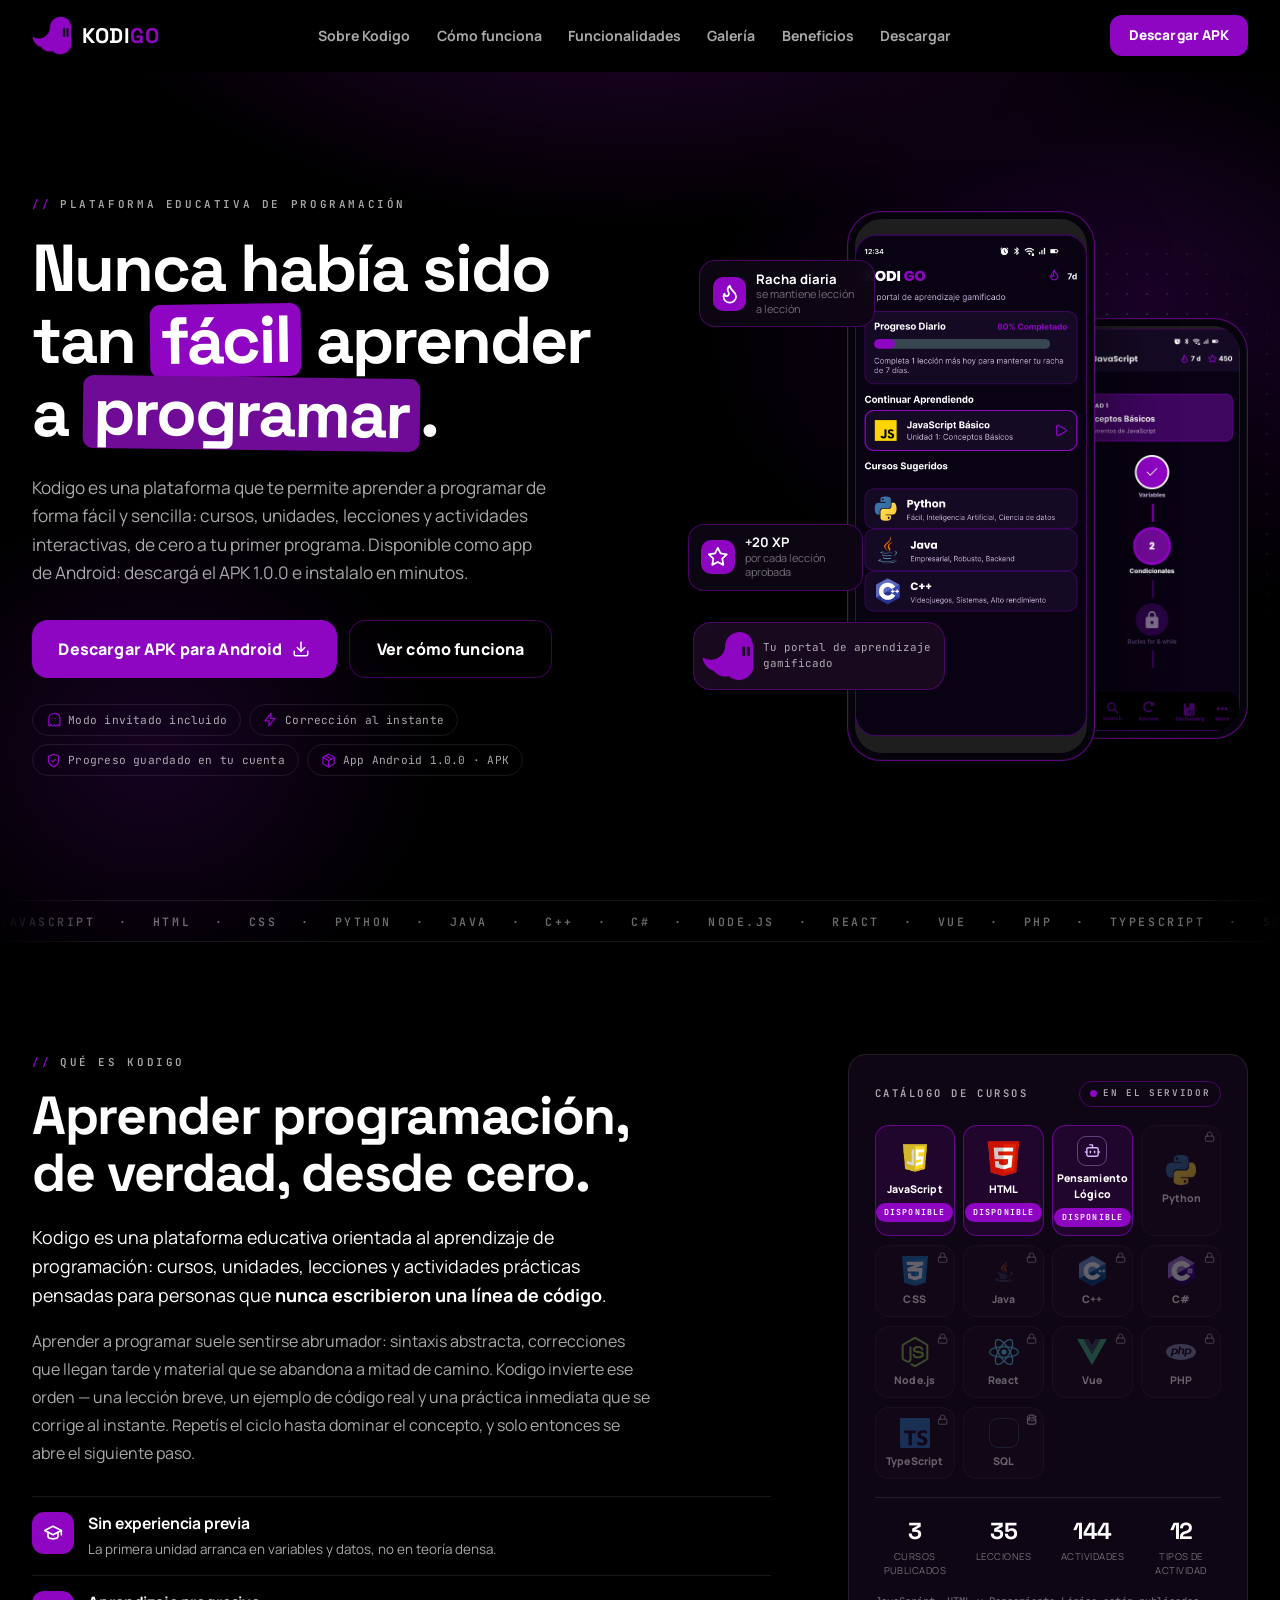
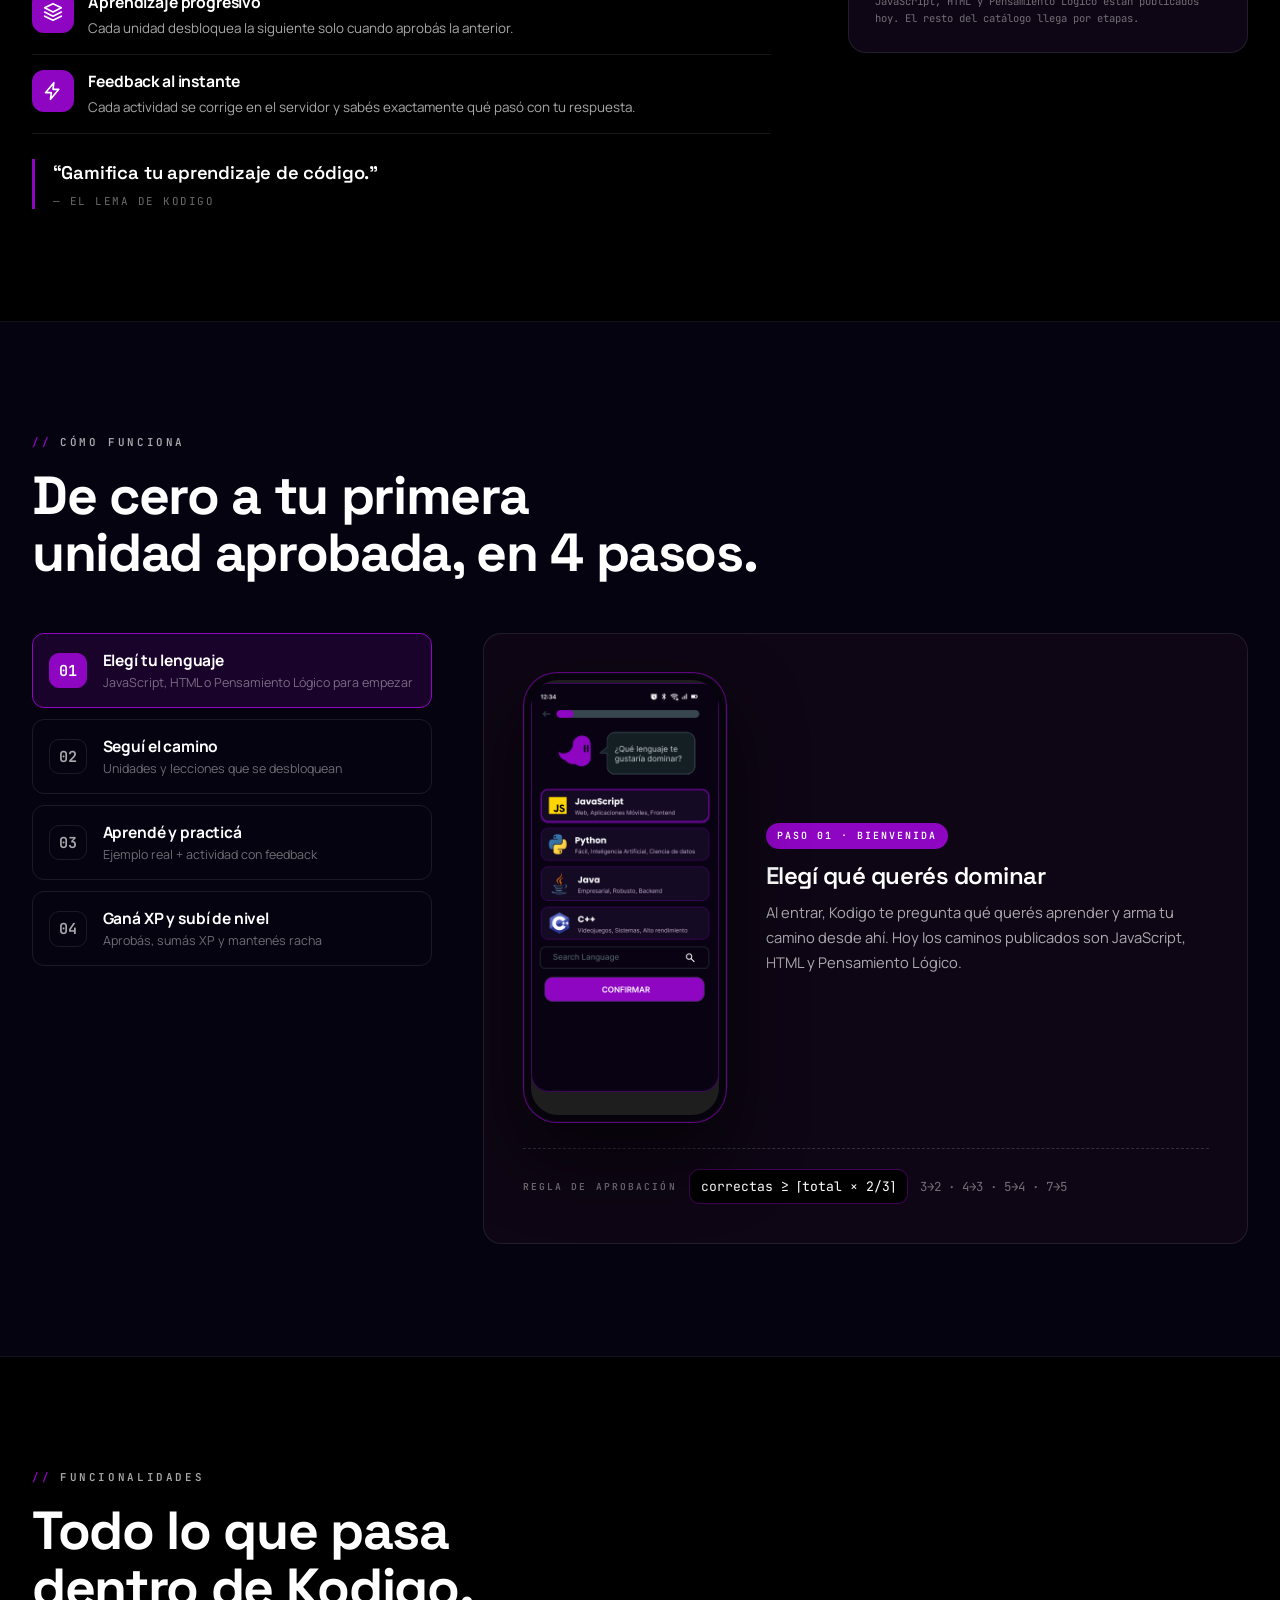
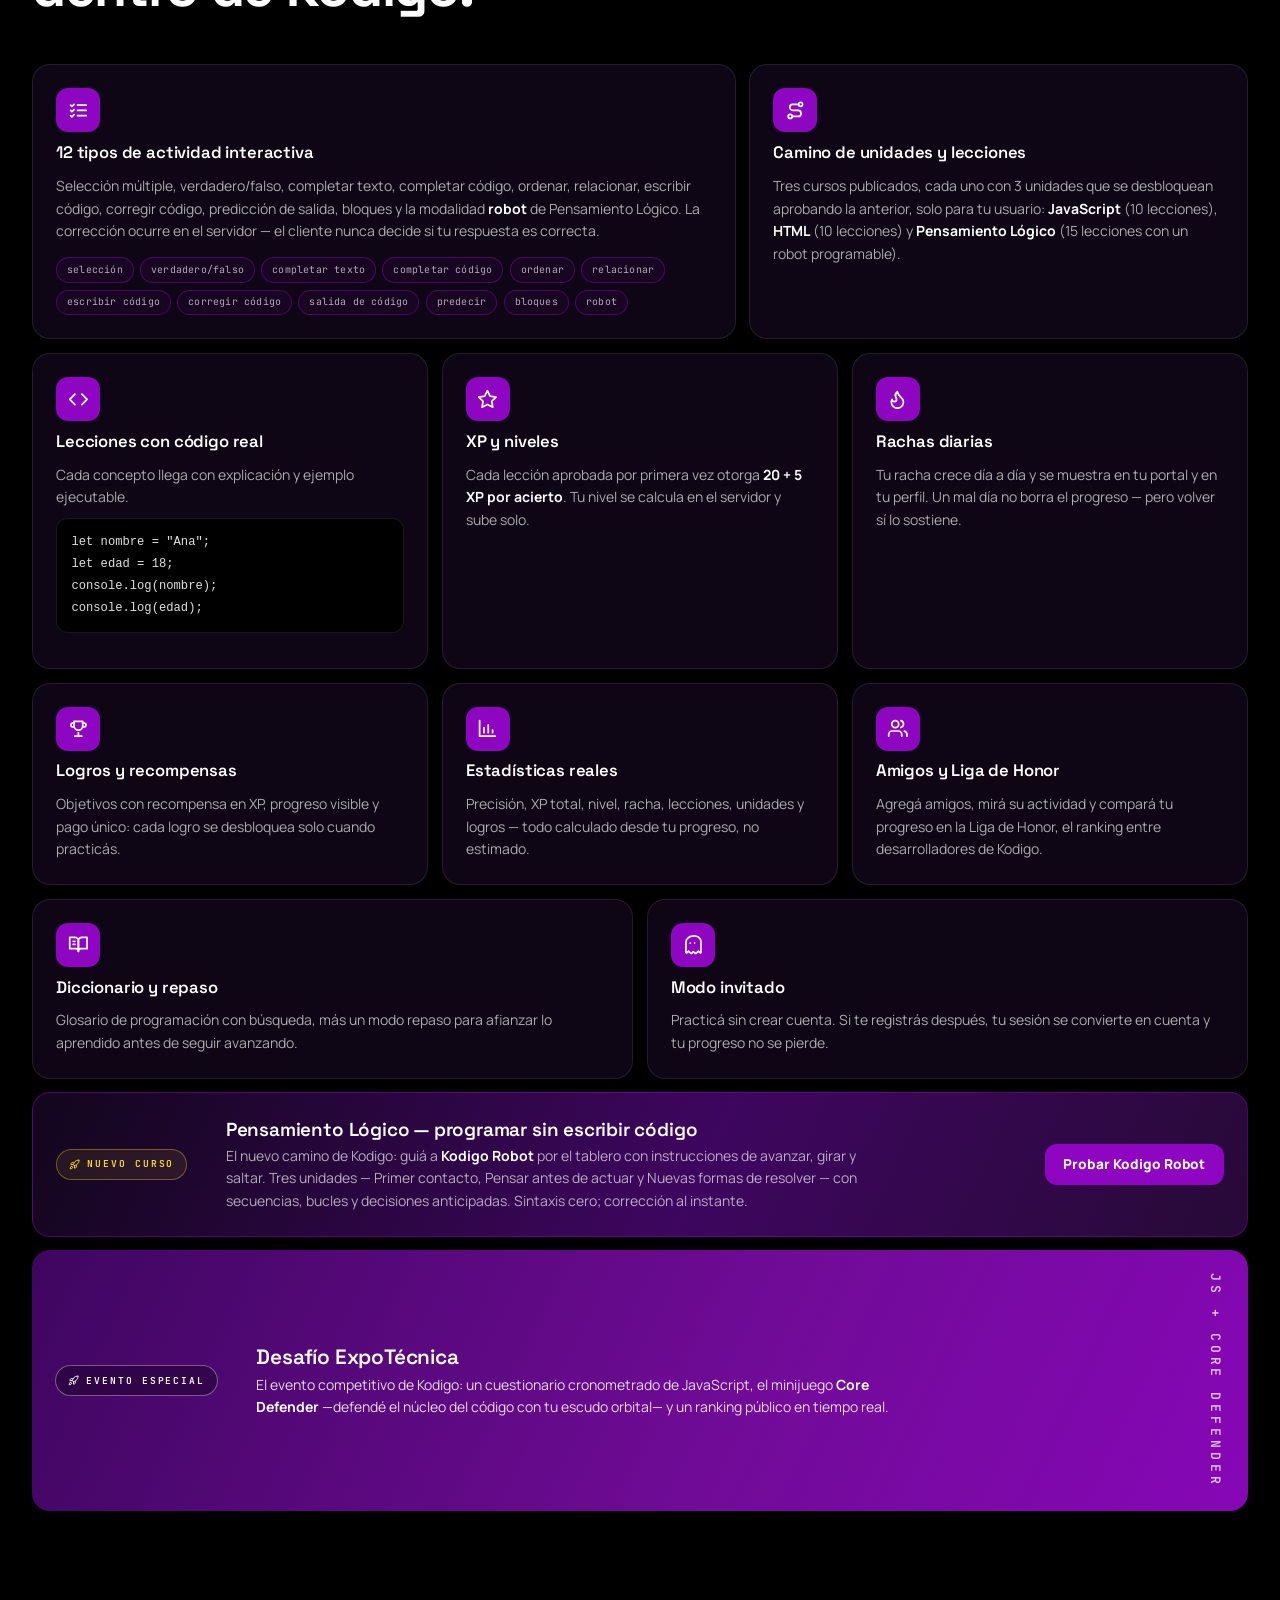
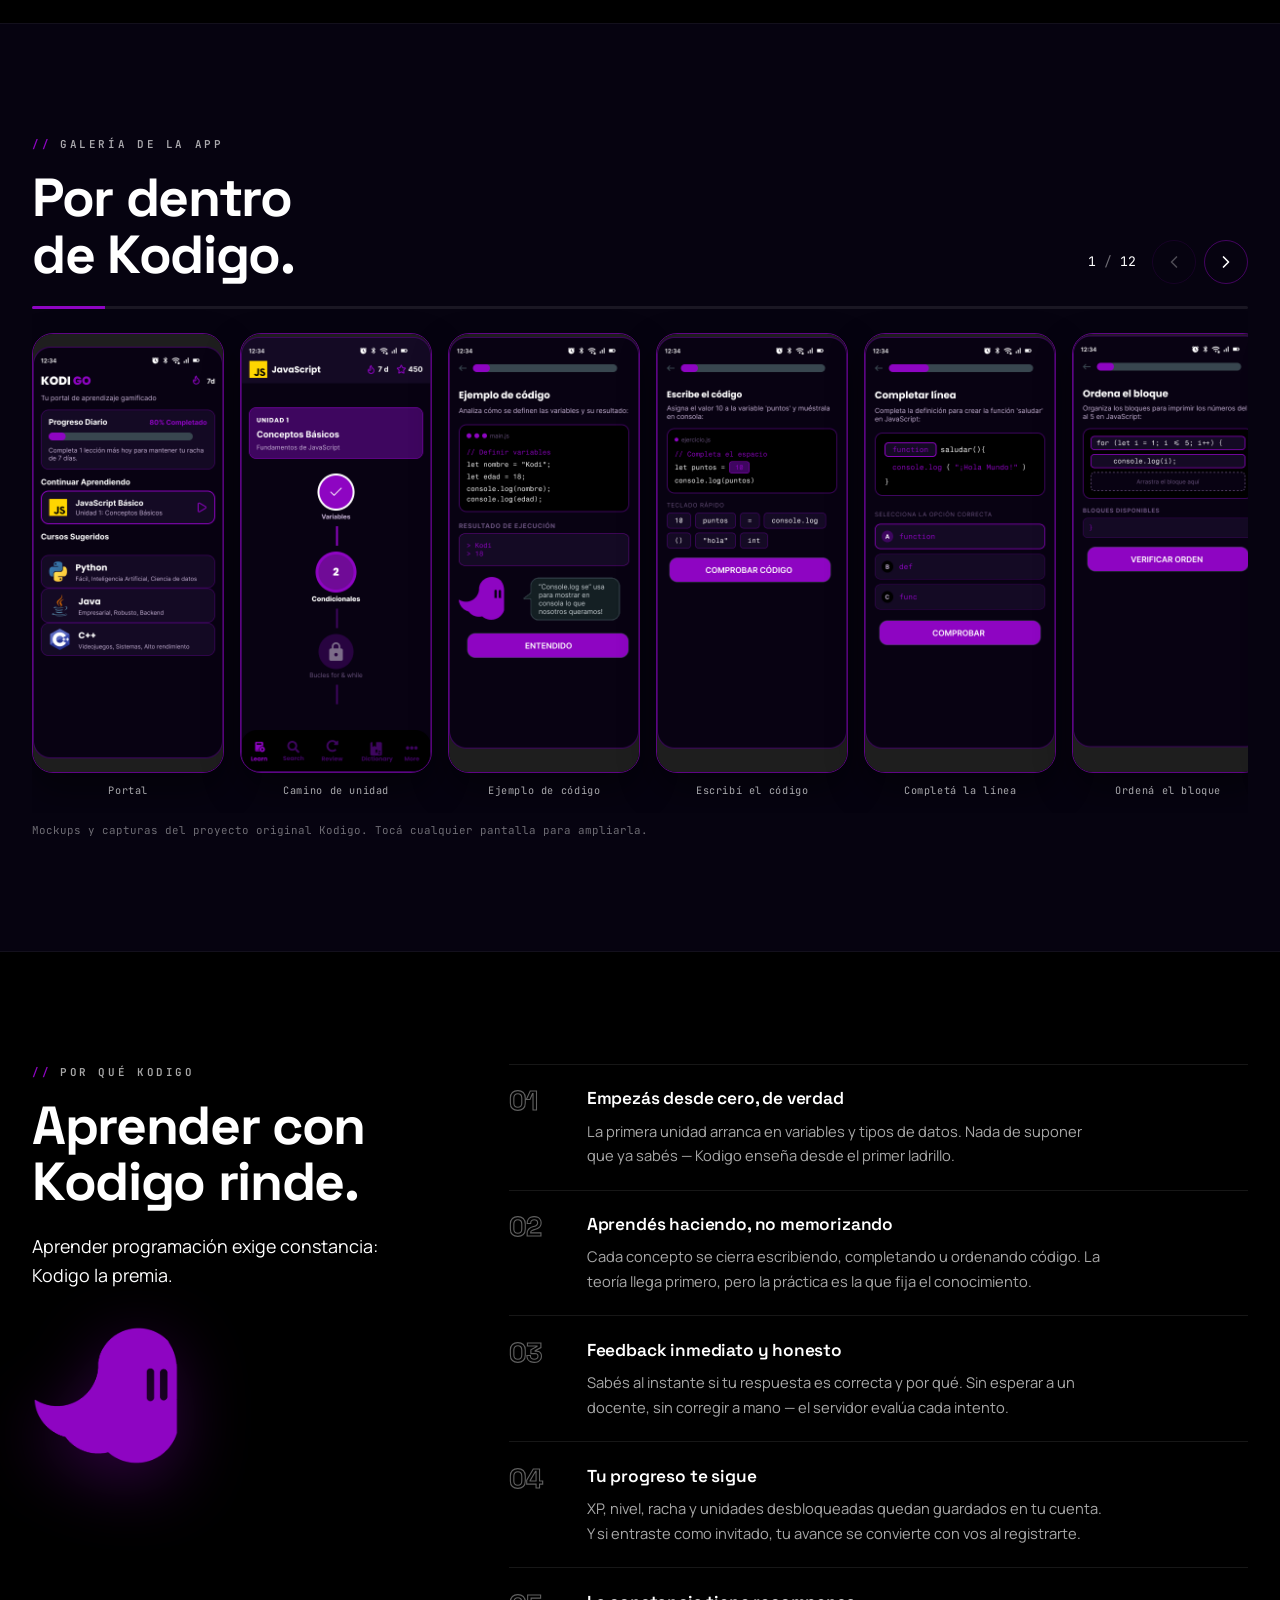
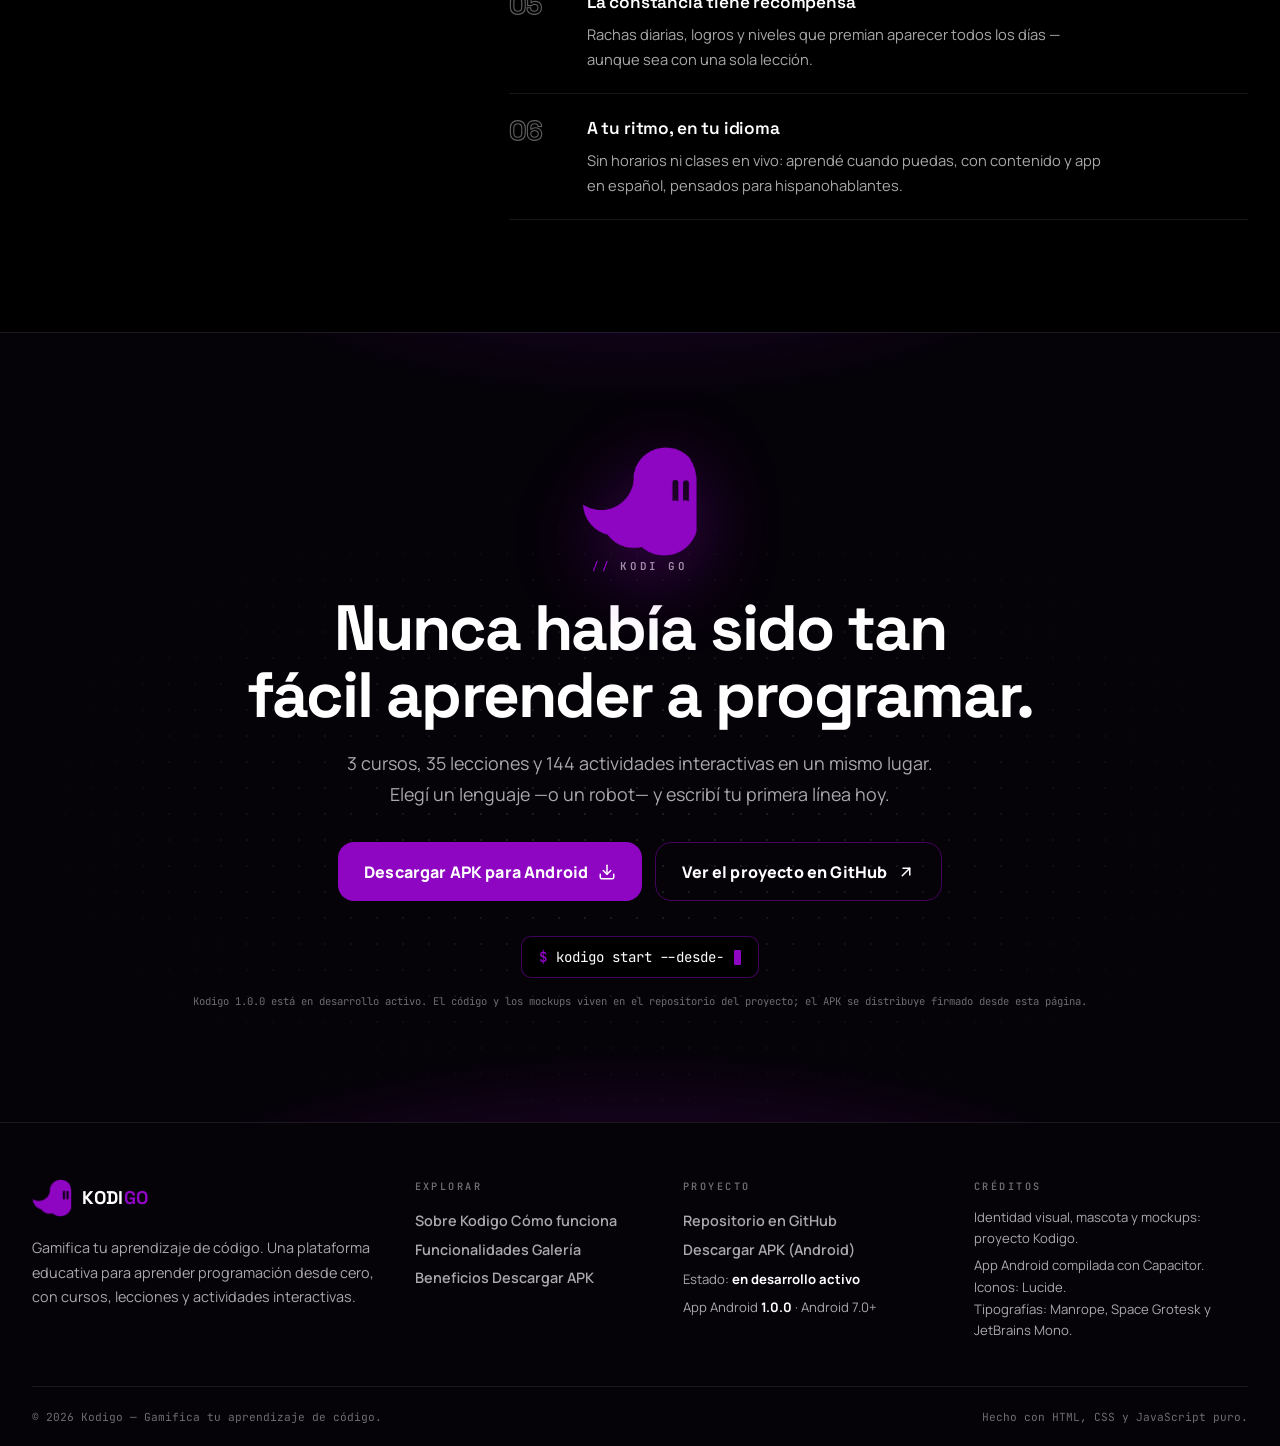
==== commit aeedf20e: "apk y readme" ====
--- a/index.html
+++ b/index.html
@@ -6,7 +6,7 @@
     <title>Kodigo — Aprendé a programar desde cero</title>
     <meta
       name="description"
-      content="Kodigo es una plataforma educativa que te enseña a programar desde cero: cursos, unidades, lecciones y actividades interactivas con corrección al instante, XP, rachas y logros."
+      content="Kodigo es una plataforma educativa que te enseña a programar desde cero: cursos, unidades, lecciones y actividades interactivas con corrección al instante, XP, rachas y logros. Disponible como app Android (APK 1.0.0) y en la web."
     />
     <meta name="theme-color" content="#000000" />
     <link rel="icon" type="image/png" href="assets/img/kodigo-ghost.png" />
@@ -15,7 +15,7 @@
     <meta property="og:title" content="Kodigo — Aprendé a programar desde cero" />
     <meta
       property="og:description"
-      content="Gamifica tu aprendizaje de código: cursos, lecciones y actividades interactivas con XP, rachas y logros. Desde cero, a tu ritmo."
+      content="Gamifica tu aprendizaje de código: cursos, lecciones y actividades interactivas con XP, rachas y logros. Desde cero, a tu ritmo. App Android disponible (APK 1.0.0)."
     />
     <meta property="og:type" content="website" />
     <meta property="og:image" content="assets/img/kodigo-ghost.png" />
@@ -48,10 +48,11 @@
           <a href="#funcionalidades" data-spy="funcionalidades">Funcionalidades</a>
           <a href="#galeria" data-spy="galeria">Galería</a>
           <a href="#beneficios" data-spy="beneficios">Beneficios</a>
+          <a href="descarga.html">Descargar</a>
         </nav>
 
         <div class="nav-actions">
-          <a class="btn btn-primary btn-sm nav-cta" href="#comenzar">Empezar</a>
+          <a class="btn btn-primary btn-sm nav-cta" href="descarga.html">Descargar APK</a>
           <button
             class="nav-toggle"
             id="nav-toggle"
@@ -83,12 +84,13 @@
             <p class="hero-sub">
               Kodigo es una plataforma que te permite aprender a programar de forma fácil y
               sencilla: cursos, unidades, lecciones y actividades interactivas, de cero a tu
-              primer programa.
+              primer programa. Disponible como app de Android: descargá el APK 1.0.0 e instalalo
+              en minutos.
             </p>
             <div class="hero-ctas">
-              <a class="btn btn-primary btn-lg" href="#comenzar">
-                Empezar a aprender
-                <svg width="18" height="18" viewBox="0 0 24 24" fill="none" stroke="currentColor" stroke-width="2" stroke-linecap="round" stroke-linejoin="round" aria-hidden="true"><path d="M5 12h14"/><path d="m12 5 7 7-7 7"/></svg>
+              <a class="btn btn-primary btn-lg" href="descarga.html">
+                Descargar APK para Android
+                <svg width="18" height="18" viewBox="0 0 24 24" fill="none" stroke="currentColor" stroke-width="2" stroke-linecap="round" stroke-linejoin="round" aria-hidden="true"><path d="M21 15v4a2 2 0 0 1-2 2H5a2 2 0 0 1-2-2v-4"/><path d="m7 10 5 5 5-5"/><path d="M12 15V3"/></svg>
               </a>
               <a class="btn btn-ghost btn-lg" href="#como-funciona">Ver cómo funciona</a>
             </div>
@@ -96,6 +98,7 @@
               <li><i data-lucide="ghost"></i>Modo invitado incluido</li>
               <li><i data-lucide="zap"></i>Corrección al instante</li>
               <li><i data-lucide="shield-check"></i>Progreso guardado en tu cuenta</li>
+              <li><i data-lucide="package"></i>App Android 1.0.0 · APK</li>
             </ul>
           </div>
 
@@ -137,7 +140,7 @@
         <!-- Ticker del catálogo -->
         <div class="ticker" aria-hidden="true">
           <div class="ticker-track" id="ticker-track">
-            <span>JAVASCRIPT</span><span>·</span><span>HTML</span><span>·</span><span>CSS</span><span>·</span><span>PYTHON</span><span>·</span><span>JAVA</span><span>·</span><span>C++</span><span>·</span><span>C#</span><span>·</span><span>NODE.JS</span><span>·</span><span>REACT</span><span>·</span><span>VUE</span><span>·</span><span>PHP</span><span>·</span><span>TYPESCRIPT</span><span>·</span><span>SQL</span><span>·</span><span>JAVASCRIPT</span><span>·</span><span>HTML</span><span>·</span><span>CSS</span><span>·</span><span>PYTHON</span><span>·</span><span>JAVA</span><span>·</span><span>C++</span><span>·</span><span>C#</span><span>·</span><span>NODE.JS</span><span>·</span><span>REACT</span><span>·</span><span>VUE</span><span>·</span><span>PHP</span><span>·</span><span>TYPESCRIPT</span><span>·</span><span>SQL</span><span>·</span>
+            <span>JAVASCRIPT</span><span>·</span><span>HTML</span><span>·</span><span>CSS</span><span>·</span><span>PYTHON</span><span>·</span><span>JAVA</span><span>·</span><span>C++</span><span>·</span><span>C#</span><span>·</span><span>NODE.JS</span><span>·</span><span>REACT</span><span>·</span><span>VUE</span><span>·</span><span>PHP</span><span>·</span><span>TYPESCRIPT</span><span>·</span><span>SQL</span><span>·</span><span>PENSAMIENTO LÓGICO</span><span>·</span><span>KODIGO ROBOT</span><span>·</span><span>JAVASCRIPT</span><span>·</span><span>HTML</span><span>·</span><span>CSS</span><span>·</span><span>PYTHON</span><span>·</span><span>JAVA</span><span>·</span><span>C++</span><span>·</span><span>C#</span><span>·</span><span>NODE.JS</span><span>·</span><span>REACT</span><span>·</span><span>VUE</span><span>·</span><span>PHP</span><span>·</span><span>TYPESCRIPT</span><span>·</span><span>SQL</span><span>·</span><span>PENSAMIENTO LÓGICO</span><span>·</span><span>KODIGO ROBOT</span><span>·</span>
           </div>
         </div>
       </section>
@@ -203,27 +206,32 @@
                   <span class="course-name">HTML</span>
                   <span class="course-state">Disponible</span>
                 </li>
+                <li class="course is-available">
+                  <span class="course-mono course-icon"><i data-lucide="bot"></i></span>
+                  <span class="course-name">Pensamiento Lógico</span>
+                  <span class="course-state">Disponible</span>
+                </li>
                 <li class="course is-locked"><img src="assets/img/cursos/pythonLogo.webp" alt="" width="30" height="30" loading="lazy" /><span class="course-name">Python</span><i data-lucide="lock" aria-hidden="true"></i></li>
                 <li class="course is-locked"><img src="assets/img/cursos/cssLogo.svg" alt="" width="30" height="30" loading="lazy" /><span class="course-name">CSS</span><i data-lucide="lock" aria-hidden="true"></i></li>
                 <li class="course is-locked"><img src="assets/img/cursos/javaLogo.webp" alt="" width="30" height="30" loading="lazy" /><span class="course-name">Java</span><i data-lucide="lock" aria-hidden="true"></i></li>
                 <li class="course is-locked"><img src="assets/img/cursos/cppLogo.webp" alt="" width="30" height="30" loading="lazy" /><span class="course-name">C++</span><i data-lucide="lock" aria-hidden="true"></i></li>
                 <li class="course is-locked"><img src="assets/img/cursos/csharpLogo.webp" alt="" width="30" height="30" loading="lazy" /><span class="course-name">C#</span><i data-lucide="lock" aria-hidden="true"></i></li>
-                <li class="course is-locked"><span class="course-mono">NO</span><span class="course-name">Node.js</span><i data-lucide="lock" aria-hidden="true"></i></li>
+                <li class="course is-locked"><img src="assets/img/cursos/nodeLogo.svg" alt="" width="30" height="30" loading="lazy" /><span class="course-name">Node.js</span><i data-lucide="lock" aria-hidden="true"></i></li>
                 <li class="course is-locked"><img src="assets/img/cursos/reactLogo.webp" alt="" width="30" height="30" loading="lazy" /><span class="course-name">React</span><i data-lucide="lock" aria-hidden="true"></i></li>
                 <li class="course is-locked"><img src="assets/img/cursos/vueLogo.webp" alt="" width="30" height="30" loading="lazy" /><span class="course-name">Vue</span><i data-lucide="lock" aria-hidden="true"></i></li>
-                <li class="course is-locked"><span class="course-mono">PH</span><span class="course-name">PHP</span><i data-lucide="lock" aria-hidden="true"></i></li>
-                <li class="course is-locked"><span class="course-mono">TS</span><span class="course-name">TypeScript</span><i data-lucide="lock" aria-hidden="true"></i></li>
-                <li class="course is-locked"><span class="course-mono">SQ</span><span class="course-name">SQL</span><i data-lucide="lock" aria-hidden="true"></i></li>
+                <li class="course is-locked"><img src="assets/img/cursos/phpLogo.svg" alt="" width="30" height="30" loading="lazy" /><span class="course-name">PHP</span><i data-lucide="lock" aria-hidden="true"></i></li>
+                <li class="course is-locked"><img src="assets/img/cursos/typescriptLogo.svg" alt="" width="30" height="30" loading="lazy" /><span class="course-name">TypeScript</span><i data-lucide="lock" aria-hidden="true"></i></li>
+                <li class="course is-locked"><span class="course-mono course-icon course-icon-db"><i data-lucide="database"></i></span><span class="course-name">SQL</span><i data-lucide="lock" aria-hidden="true"></i></li>
               </ul>
 
               <div class="catalog-stats" aria-label="Cifras del contenido publicado">
-                <div><strong>2</strong><span>cursos publicados</span></div>
-                <div><strong>20</strong><span>lecciones</span></div>
-                <div><strong>129</strong><span>actividades</span></div>
-                <div><strong>11</strong><span>tipos de actividad</span></div>
+                <div><strong>3</strong><span>cursos publicados</span></div>
+                <div><strong>35</strong><span>lecciones</span></div>
+                <div><strong>144</strong><span>actividades</span></div>
+                <div><strong>12</strong><span>tipos de actividad</span></div>
               </div>
               <p class="catalog-note">
-                JavaScript y HTML están publicados hoy. El resto del catálogo llega por etapas.
+                JavaScript, HTML y Pensamiento Lógico están publicados hoy. El resto del catálogo llega por etapas.
               </p>
             </aside>
           </div>
@@ -240,7 +248,7 @@
             <div class="recorrido-tabs" role="tablist" aria-label="Etapas del aprendizaje en Kodigo" id="recorrido-tabs">
               <button class="recorrido-tab is-active" role="tab" id="tab-paso-1" aria-selected="true" aria-controls="panel-paso-1" data-tab="paso-1">
                 <span class="tab-num">01</span>
-                <span class="tab-body"><strong>Elegí tu lenguaje</strong><small>JavaScript o HTML para empezar</small></span>
+                <span class="tab-body"><strong>Elegí tu lenguaje</strong><small>JavaScript, HTML o Pensamiento Lógico para empezar</small></span>
               </button>
               <button class="recorrido-tab" role="tab" id="tab-paso-2" aria-selected="false" aria-controls="panel-paso-2" data-tab="paso-2" tabindex="-1">
                 <span class="tab-num">02</span>
@@ -265,7 +273,7 @@
                   <figcaption>
                     <span class="panel-tag">PASO 01 · BIENVENIDA</span>
                     <strong>Elegí qué querés dominar</strong>
-                    <p>Al entrar, Kodigo te pregunta qué lenguaje te gustaría aprender y arma tu camino desde ahí. Hoy los caminos publicados son JavaScript y HTML.</p>
+                    <p>Al entrar, Kodigo te pregunta qué querés aprender y arma tu camino desde ahí. Hoy los caminos publicados son JavaScript, HTML y Pensamiento Lógico.</p>
                   </figcaption>
                 </figure>
 
@@ -287,7 +295,7 @@
                   <figcaption>
                     <span class="panel-tag">PASO 03 · LA PRÁCTICA</span>
                     <strong>Leé, escribí y recibí feedback</strong>
-                    <p>Cada lección explica el concepto con un ejemplo de código real y termina en actividades: escribí, completá u ordená código y recibí la corrección al instante.</p>
+                    <p>Cada lección explica el concepto con un ejemplo real —código o un tablero del robot— y termina en actividades: escribí, completá u ordená código y recibí la corrección al instante.</p>
                   </figcaption>
                 </figure>
 
@@ -322,14 +330,15 @@
           <div class="bento">
             <article class="bcell bcell-a">
               <div class="bcell-icon"><i data-lucide="list-checks"></i></div>
-              <h3>11 tipos de actividad interactiva</h3>
+              <h3>12 tipos de actividad interactiva</h3>
               <p>
                 Selección múltiple, verdadero/falso, completar texto, completar código, ordenar,
-                relacionar, escribir código, corregir código, predicción de salida y bloques. La
-                corrección ocurre en el servidor — el cliente nunca decide si tu respuesta es correcta.
+                relacionar, escribir código, corregir código, predicción de salida, bloques y la
+                modalidad <strong>robot</strong> de Pensamiento Lógico. La corrección ocurre en el
+                servidor — el cliente nunca decide si tu respuesta es correcta.
               </p>
               <ul class="chip-row" aria-label="Tipos de actividad">
-                <li>selección</li><li>verdadero/falso</li><li>completar texto</li><li>completar código</li><li>ordenar</li><li>relacionar</li><li>escribir código</li><li>corregir código</li><li>salida de código</li><li>predecir</li><li>bloques</li>
+                <li>selección</li><li>verdadero/falso</li><li>completar texto</li><li>completar código</li><li>ordenar</li><li>relacionar</li><li>escribir código</li><li>corregir código</li><li>salida de código</li><li>predecir</li><li>bloques</li><li>robot</li>
               </ul>
             </article>
 
@@ -337,9 +346,10 @@
               <div class="bcell-icon"><i data-lucide="route"></i></div>
               <h3>Camino de unidades y lecciones</h3>
               <p>
-                JavaScript tiene 3 unidades — Conceptos básicos, Control de flujo y Estructuras y
-                datos — y 10 lecciones que se desbloquean aprobando la anterior, solo para tu
-                usuario.
+                Tres cursos publicados, cada uno con 3 unidades que se desbloquean aprobando la
+                anterior, solo para tu usuario: <strong>JavaScript</strong> (10 lecciones),
+                <strong>HTML</strong> (10 lecciones) y <strong>Pensamiento Lógico</strong> (15
+                lecciones con un robot programable).
               </p>
             </article>
 
@@ -393,6 +403,21 @@
               <div class="bcell-icon"><i data-lucide="ghost"></i></div>
               <h3>Modo invitado</h3>
               <p>Practicá sin crear cuenta. Si te registrás después, tu sesión se convierte en cuenta y tu progreso no se pierde.</p>
+            </article>
+
+            <!-- Franja transversal: nuevo curso -->
+            <article class="bcell bcell-l">
+              <span class="robot-tag"><i data-lucide="rocket"></i>NUEVO CURSO</span>
+              <div class="robot-body">
+                <h3>Pensamiento Lógico — programar sin escribir código</h3>
+                <p>
+                  El nuevo camino de Kodigo: guiá a <strong>Kodigo Robot</strong> por el tablero con
+                  instrucciones de avanzar, girar y saltar. Tres unidades — Primer contacto, Pensar
+                  antes de actuar y Nuevas formas de resolver — con secuencias, bucles y
+                  decisiones anticipadas. Sintaxis cero; corrección al instante.
+                </p>
+              </div>
+              <a class="btn btn-primary btn-sm robot-cta" href="descarga.html">Probar Kodigo Robot</a>
             </article>
 
             <!-- Franja transversal: evento especial -->
@@ -549,18 +574,21 @@
           <p class="eyebrow eyebrow-center"><span class="eyebrow-mark">//</span> KODI GO</p>
           <h2 class="cta-title" id="comenzar-title">Nunca había sido tan<br />fácil aprender a programar.</h2>
           <p class="cta-sub">
-            Cursos, lecciones y actividades interactivas en un mismo lugar.<br />
-            Elegí un lenguaje y escribí tu primera línea hoy.
+            3 cursos, 35 lecciones y 144 actividades interactivas en un mismo lugar.<br />
+            Elegí un lenguaje —o un robot— y escribí tu primera línea hoy.
           </p>
           <div class="cta-actions">
-            <a class="btn btn-primary btn-lg" href="https://github.com/MaiteVazquez8/KodiGo-website" target="_blank" rel="noopener noreferrer">
+            <a class="btn btn-primary btn-lg" href="descarga.html">
+              Descargar APK para Android
+              <svg width="18" height="18" viewBox="0 0 24 24" fill="none" stroke="currentColor" stroke-width="2" stroke-linecap="round" stroke-linejoin="round" aria-hidden="true"><path d="M21 15v4a2 2 0 0 1-2 2H5a2 2 0 0 1-2-2v-4"/><path d="m7 10 5 5 5-5"/><path d="M12 15V3"/></svg>
+            </a>
+            <a class="btn btn-ghost btn-lg" href="https://github.com/MaiteVazquez8/KodiGo-website" target="_blank" rel="noopener noreferrer">
               Ver el proyecto en GitHub
               <svg width="18" height="18" viewBox="0 0 24 24" fill="none" stroke="currentColor" stroke-width="2" stroke-linecap="round" stroke-linejoin="round" aria-hidden="true"><path d="M7 17 17 7"/><path d="M8 7h9v9"/></svg>
             </a>
-            <a class="btn btn-ghost btn-lg" href="#galeria">Explorar las pantallas</a>
           </div>
           <p class="cta-terminal" aria-hidden="true"><span class="terminal-prompt">$</span> <span id="cta-typed">kodigo start --desde-cero</span><span class="terminal-cursor" id="terminal-cursor"></span></p>
-          <p class="cta-note">Kodigo está en desarrollo activo. El código y los mockups viven en el repositorio del proyecto.</p>
+          <p class="cta-note">Kodigo 1.0.0 está en desarrollo activo. El código y los mockups viven en el repositorio del proyecto; el APK se distribuye firmado desde esta página.</p>
         </div>
       </section>
     </main>
@@ -584,19 +612,21 @@
             <a href="#funcionalidades">Funcionalidades</a>
             <a href="#galeria">Galería</a>
             <a href="#beneficios">Beneficios</a>
+            <a href="descarga.html">Descargar APK</a>
           </nav>
 
           <div class="footer-col">
             <p class="footer-heading">PROYECTO</p>
             <a href="https://github.com/MaiteVazquez8/KodiGo-website" target="_blank" rel="noopener noreferrer">Repositorio en GitHub</a>
+            <a href="descarga.html">Descargar APK (Android)</a>
             <p class="footer-fact">Estado: <strong>en desarrollo activo</strong></p>
-            <p class="footer-fact">Versión <strong>1.0.0</strong></p>
+            <p class="footer-fact">App Android <strong>1.0.0</strong> · Android 7.0+</p>
           </div>
 
           <div class="footer-col">
             <p class="footer-heading">CRÉDITOS</p>
             <p class="footer-fact">Identidad visual, mascota y mockups:<br />proyecto Kodigo.</p>
-            <p class="footer-fact">Iconos: Lucide.<br />Tipografías: Manrope, Space Grotesk y JetBrains Mono.</p>
+            <p class="footer-fact">App Android compilada con Capacitor.<br />Iconos: Lucide.<br />Tipografías: Manrope, Space Grotesk y JetBrains Mono.</p>
           </div>
         </div>
 
--- a/css/styles.css
+++ b/css/styles.css
@@ -783,6 +783,18 @@
   font-weight: 600;
   color: var(--k-text-2);
 }
+.course-icon {
+  border-color: rgba(216, 180, 254, 0.35);
+  color: #d8b4fe;
+}
+.course-icon .icon {
+  width: 17px;
+  height: 17px;
+}
+.course-icon-db {
+  border-color: rgba(79, 163, 219, 0.4);
+  color: #4fa3db;
+}
 .course-name {
   font-size: 0.66rem;
   font-weight: 800;
@@ -1851,3 +1863,525 @@
     animation: none !important;
   }
 }
+
+
+/* ============================================================
+   K. DESCARGA â€” pÃ¡gina descarga.html
+   ============================================================ */
+
+/* Hero de la descarga */
+.download-hero {
+  position: relative;
+  overflow: hidden;
+  padding: clamp(3rem, 7vw, 5rem) 0 clamp(2.5rem, 5vw, 4rem);
+  background:
+    radial-gradient(ellipse 60% 55% at 50% -10%, rgba(142, 5, 194, 0.35), transparent 65%),
+    radial-gradient(ellipse 45% 40% at 85% 110%, rgba(112, 11, 151, 0.28), transparent 60%);
+}
+.download-inner {
+  display: flex;
+  flex-direction: column;
+  align-items: center;
+  gap: 1.15rem;
+  text-align: center;
+}
+.download-title {
+  font-family: var(--font-brand);
+  font-weight: 700;
+  font-size: clamp(2.1rem, 5.6vw, 3.4rem);
+  line-height: 1.08;
+  letter-spacing: -0.02em;
+  text-wrap: balance;
+}
+.download-sub {
+  max-width: 56ch;
+  color: var(--k-text-2);
+  font-size: clamp(1rem, 1.6vw, 1.13rem);
+  line-height: 1.65;
+}
+.download-ctas {
+  display: flex;
+  flex-wrap: wrap;
+  justify-content: center;
+  gap: 0.85rem;
+  margin-top: 0.25rem;
+}
+.download-badges {
+  display: flex;
+  flex-wrap: wrap;
+  justify-content: center;
+  gap: 0.5rem;
+  margin-top: 0.35rem;
+}
+.dl-badge {
+  display: inline-flex;
+  align-items: center;
+  gap: 0.45rem;
+  font-family: var(--font-mono);
+  font-size: 0.66rem;
+  letter-spacing: 0.04em;
+  color: var(--k-text-2);
+  background: var(--purple-softer);
+  border: 1px solid var(--k-line-strong);
+  border-radius: 999px;
+  padding: 0.38rem 0.75rem;
+}
+.dl-badge .icon {
+  width: 0.95em;
+  height: 0.95em;
+  color: var(--k-purple);
+}
+
+/* Tarjeta del archivo APK */
+.file-card {
+  max-width: 1060px;
+  margin: clamp(1.5rem, 3vw, 2.5rem) auto 0;
+  display: grid;
+  grid-template-columns: auto minmax(0, 1fr) auto;
+  align-items: center;
+  gap: clamp(1rem, 3vw, 1.75rem);
+  background: linear-gradient(160deg, var(--k-surface-2), var(--k-surface));
+  border: 1px solid var(--k-line-strong);
+  border-radius: var(--radius);
+  padding: clamp(1.25rem, 2.5vw, 1.75rem);
+  box-shadow: 0 24px 60px rgba(0, 0, 0, 0.45);
+}
+.file-icon {
+  display: grid;
+  place-items: center;
+  width: clamp(72px, 10vw, 96px);
+  height: clamp(72px, 10vw, 96px);
+  border-radius: 22px;
+  background: linear-gradient(160deg, var(--k-violet) 0%, var(--k-deep) 100%);
+  border: 1px solid var(--k-line-purple);
+}
+.file-icon img {
+  width: 62%;
+  height: auto;
+}
+.file-name {
+  font-family: var(--font-mono);
+  font-size: clamp(1rem, 2vw, 1.18rem);
+  font-weight: 600;
+  overflow-wrap: anywhere;
+}
+.file-meta {
+  display: flex;
+  flex-wrap: wrap;
+  gap: 0.35rem 1.1rem;
+  margin-top: 0.4rem;
+  font-size: 0.82rem;
+  color: var(--k-text-2);
+}
+.file-meta strong {
+  color: #fff;
+}
+.file-hash-row {
+  display: flex;
+  flex-wrap: wrap;
+  align-items: center;
+  gap: 0.6rem;
+  margin-top: 0.7rem;
+}
+.file-hash-label {
+  font-family: var(--font-mono);
+  font-size: 0.6rem;
+  letter-spacing: 0.16em;
+  color: var(--k-text-3);
+}
+.file-hash {
+  font-family: var(--font-mono);
+  font-size: 0.7rem;
+  color: rgba(255, 255, 255, 0.85);
+  background: var(--k-alt);
+  border: 1px solid var(--k-line);
+  border-radius: var(--radius-sm);
+  padding: 0.35rem 0.6rem;
+  overflow-wrap: anywhere;
+}
+.copy-btn {
+  display: inline-flex;
+  align-items: center;
+  gap: 0.35rem;
+  background: transparent;
+  border: 1px solid var(--k-line-strong);
+  border-radius: 10px;
+  color: var(--k-text-2);
+  font-size: 0.72rem;
+  font-weight: 700;
+  padding: 0.4rem 0.65rem;
+  cursor: pointer;
+  transition:
+    border-color 0.18s ease,
+    color 0.18s ease,
+    background 0.18s ease;
+}
+.copy-btn:hover {
+  border-color: var(--k-purple);
+  color: #fff;
+  background: var(--purple-soft);
+}
+
+/* Grillas de contenido de la pÃ¡gina */
+.desc-stack {
+  display: flex;
+  flex-direction: column;
+  gap: 1.1rem;
+}
+
+/* Requisitos */
+.req-grid {
+  display: grid;
+  grid-template-columns: repeat(2, minmax(0, 1fr));
+  gap: 0.85rem;
+}
+.req-card {
+  background: var(--k-surface);
+  border: 1px solid var(--k-line);
+  border-radius: var(--radius-sm);
+  padding: 0.9rem 1rem;
+  display: flex;
+  gap: 0.75rem;
+  align-items: flex-start;
+}
+.req-card .icon {
+  color: var(--k-purple);
+  width: 1.35rem;
+  height: 1.35rem;
+  margin-top: 0.1rem;
+}
+.req-card strong {
+  display: block;
+  font-size: 0.88rem;
+}
+.req-card span {
+  font-size: 0.78rem;
+  color: var(--k-text-2);
+  line-height: 1.5;
+}
+
+/* Pasos del tutorial */
+.steps {
+  display: flex;
+  flex-direction: column;
+  gap: 0.85rem;
+}
+.step {
+  display: grid;
+  grid-template-columns: 52px minmax(0, 1fr);
+  gap: 1.1rem;
+  background: var(--k-surface);
+  border: 1px solid var(--k-line);
+  border-radius: var(--radius-sm);
+  padding: 1.1rem 1.25rem;
+}
+.step-num {
+  font-family: var(--font-brand);
+  font-weight: 700;
+  font-size: 1.5rem;
+  line-height: 1;
+  color: var(--k-purple);
+  border: 1px solid var(--k-line-strong);
+  border-radius: 14px;
+  display: grid;
+  place-items: center;
+  height: 52px;
+  background: var(--purple-softer);
+}
+.step h3 {
+  font-family: var(--font-brand);
+  font-size: 1.02rem;
+  font-weight: 600;
+  letter-spacing: -0.01em;
+  margin-bottom: 0.35rem;
+}
+.step p,
+.step li {
+  font-size: 0.88rem;
+  color: var(--k-text-2);
+  line-height: 1.65;
+}
+.step ul {
+  margin-top: 0.45rem;
+  display: flex;
+  flex-direction: column;
+  gap: 0.3rem;
+}
+.step li {
+  display: flex;
+  gap: 0.5rem;
+  align-items: flex-start;
+}
+.step li::before {
+  content: 'â€”';
+  color: var(--k-purple);
+  flex: none;
+}
+.step code,
+.desc-stack code {
+  font-family: var(--font-mono);
+  font-size: 0.8em;
+  background: var(--k-alt);
+  border: 1px solid var(--k-line);
+  border-radius: 6px;
+  padding: 0.1em 0.4em;
+  color: rgba(255, 255, 255, 0.9);
+}
+
+/* Callouts */
+.callout {
+  display: flex;
+  gap: 0.85rem;
+  align-items: flex-start;
+  border-radius: var(--radius-sm);
+  border: 1px solid;
+  padding: 1rem 1.15rem;
+}
+.callout .icon {
+  width: 1.4rem;
+  height: 1.4rem;
+  flex: none;
+  margin-top: 0.15rem;
+}
+.callout strong.callout-title {
+  display: block;
+  font-size: 0.92rem;
+  margin-bottom: 0.3rem;
+  font-family: var(--font-brand);
+  font-weight: 600;
+}
+.callout p {
+  font-size: 0.86rem;
+  line-height: 1.65;
+  color: var(--k-text-2);
+}
+.callout p + p {
+  margin-top: 0.5rem;
+}
+.callout strong {
+  color: #fff;
+}
+.callout-warn {
+  border-color: rgba(247, 223, 30, 0.35);
+  background: rgba(247, 223, 30, 0.05);
+}
+.callout-warn .icon,
+.callout-warn strong.callout-title {
+  color: #f7df1e;
+}
+.callout-safe {
+  border-color: rgba(52, 211, 153, 0.35);
+  background: rgba(52, 211, 153, 0.05);
+}
+.callout-safe .icon,
+.callout-safe strong.callout-title {
+  color: #34d399;
+}
+.callout-info {
+  border-color: var(--k-line-strong);
+  background: var(--purple-softer);
+}
+.callout-info .icon,
+.callout-info strong.callout-title {
+  color: #c678ff;
+}
+
+/* Tabla de permisos */
+.table-scroll {
+  overflow-x: auto;
+  border: 1px solid var(--k-line);
+  border-radius: var(--radius-sm);
+}
+.perm-table {
+  width: 100%;
+  border-collapse: collapse;
+  font-size: 0.85rem;
+  min-width: 560px;
+}
+.perm-table th,
+.perm-table td {
+  text-align: left;
+  padding: 0.7rem 0.9rem;
+  border-bottom: 1px solid var(--k-line);
+}
+.perm-table th {
+  font-family: var(--font-mono);
+  font-size: 0.62rem;
+  letter-spacing: 0.14em;
+  color: var(--k-text-2);
+  background: var(--k-surface-2);
+}
+.perm-table tr:last-child td {
+  border-bottom: 0;
+}
+.perm-table td:first-child {
+  font-family: var(--font-mono);
+  font-size: 0.76rem;
+}
+.perm-yes {
+  color: #34d399;
+  font-weight: 700;
+}
+.perm-no {
+  color: var(--k-text-3);
+}
+
+/* Bloque hash + comandos */
+.hash-block {
+  background: #000;
+  border: 1px solid var(--k-line);
+  border-radius: var(--radius-sm);
+  padding: 0.85rem 1rem;
+  font-family: var(--font-mono);
+  font-size: 0.78rem;
+  line-height: 1.8;
+  color: rgba(255, 255, 255, 0.88);
+  overflow-x: auto;
+  white-space: pre;
+}
+.hash-expected {
+  overflow-wrap: anywhere;
+  white-space: normal;
+  word-break: break-all;
+}
+
+/* FAQ */
+.faq {
+  display: flex;
+  flex-direction: column;
+  gap: 0.6rem;
+}
+.faq-item {
+  background: var(--k-surface);
+  border: 1px solid var(--k-line);
+  border-radius: var(--radius-sm);
+  overflow: hidden;
+}
+.faq-item summary {
+  cursor: pointer;
+  list-style: none;
+  display: flex;
+  align-items: center;
+  justify-content: space-between;
+  gap: 1rem;
+  padding: 0.95rem 1.15rem;
+  font-weight: 800;
+  font-size: 0.92rem;
+}
+.faq-item summary::-webkit-details-marker {
+  display: none;
+}
+.faq-item summary::after {
+  content: '+';
+  flex: none;
+  font-family: var(--font-mono);
+  font-size: 1.1rem;
+  color: var(--k-purple);
+}
+.faq-item[open] summary::after {
+  content: 'â€“';
+}
+.faq-item summary:hover {
+  background: var(--purple-softer);
+}
+.faq-body {
+  padding: 0.75rem 1.15rem 1rem;
+  font-size: 0.86rem;
+  line-height: 1.65;
+  color: var(--k-text-2);
+  border-top: 1px solid var(--k-line);
+}
+.faq-body a {
+  color: #c678ff;
+}
+
+/* Banda "nuevo curso" (bento index) */
+.bcell-l {
+  grid-column: span 12;
+  flex-direction: row;
+  align-items: center;
+  gap: clamp(1rem, 3vw, 2.5rem);
+  background: linear-gradient(115deg, #12061c 0%, var(--k-deep) 55%, #1f0b29 115%);
+  border: 1px solid var(--k-line-strong);
+}
+.bcell-l:hover {
+  border-color: var(--k-line-purple);
+}
+.robot-tag {
+  display: inline-flex;
+  align-items: center;
+  gap: 0.45rem;
+  flex: none;
+  font-family: var(--font-mono);
+  font-size: 0.6rem;
+  font-weight: 600;
+  letter-spacing: 0.2em;
+  color: #f7df1e;
+  border: 1px solid rgba(247, 223, 30, 0.35);
+  border-radius: 999px;
+  background: rgba(247, 223, 30, 0.08);
+  padding: 0.45rem 0.75rem;
+}
+.robot-body h3 {
+  font-size: 1.18rem;
+}
+.robot-body p {
+  color: var(--k-text-2);
+  max-width: 72ch;
+}
+.robot-cta {
+  flex: none;
+  margin-left: auto;
+}
+
+/* Responsive descarga */
+@media (max-width: 980px) {
+  .req-grid {
+    grid-template-columns: repeat(2, minmax(0, 1fr));
+  }
+  .file-card {
+    grid-template-columns: auto minmax(0, 1fr);
+  }
+  .file-card .btn {
+    grid-column: 1 / -1;
+    justify-self: start;
+  }
+  .bcell-l {
+    flex-direction: column;
+    text-align: center;
+    align-items: center;
+  }
+  .robot-cta {
+    margin-left: 0;
+  }
+  .robot-body p {
+    margin-inline: auto;
+  }
+}
+@media (max-width: 560px) {
+  .req-grid {
+    grid-template-columns: 1fr;
+  }
+  .download-ctas .btn {
+    width: 100%;
+  }
+  .step {
+    grid-template-columns: 40px minmax(0, 1fr);
+    gap: 0.8rem;
+    padding: 1rem;
+  }
+  .step-num {
+    height: 40px;
+    font-size: 1.1rem;
+    border-radius: 10px;
+  }
+  .file-card {
+    grid-template-columns: 1fr;
+    text-align: left;
+  }
+  .file-icon {
+    width: 64px;
+    height: 64px;
+  }
+}
+
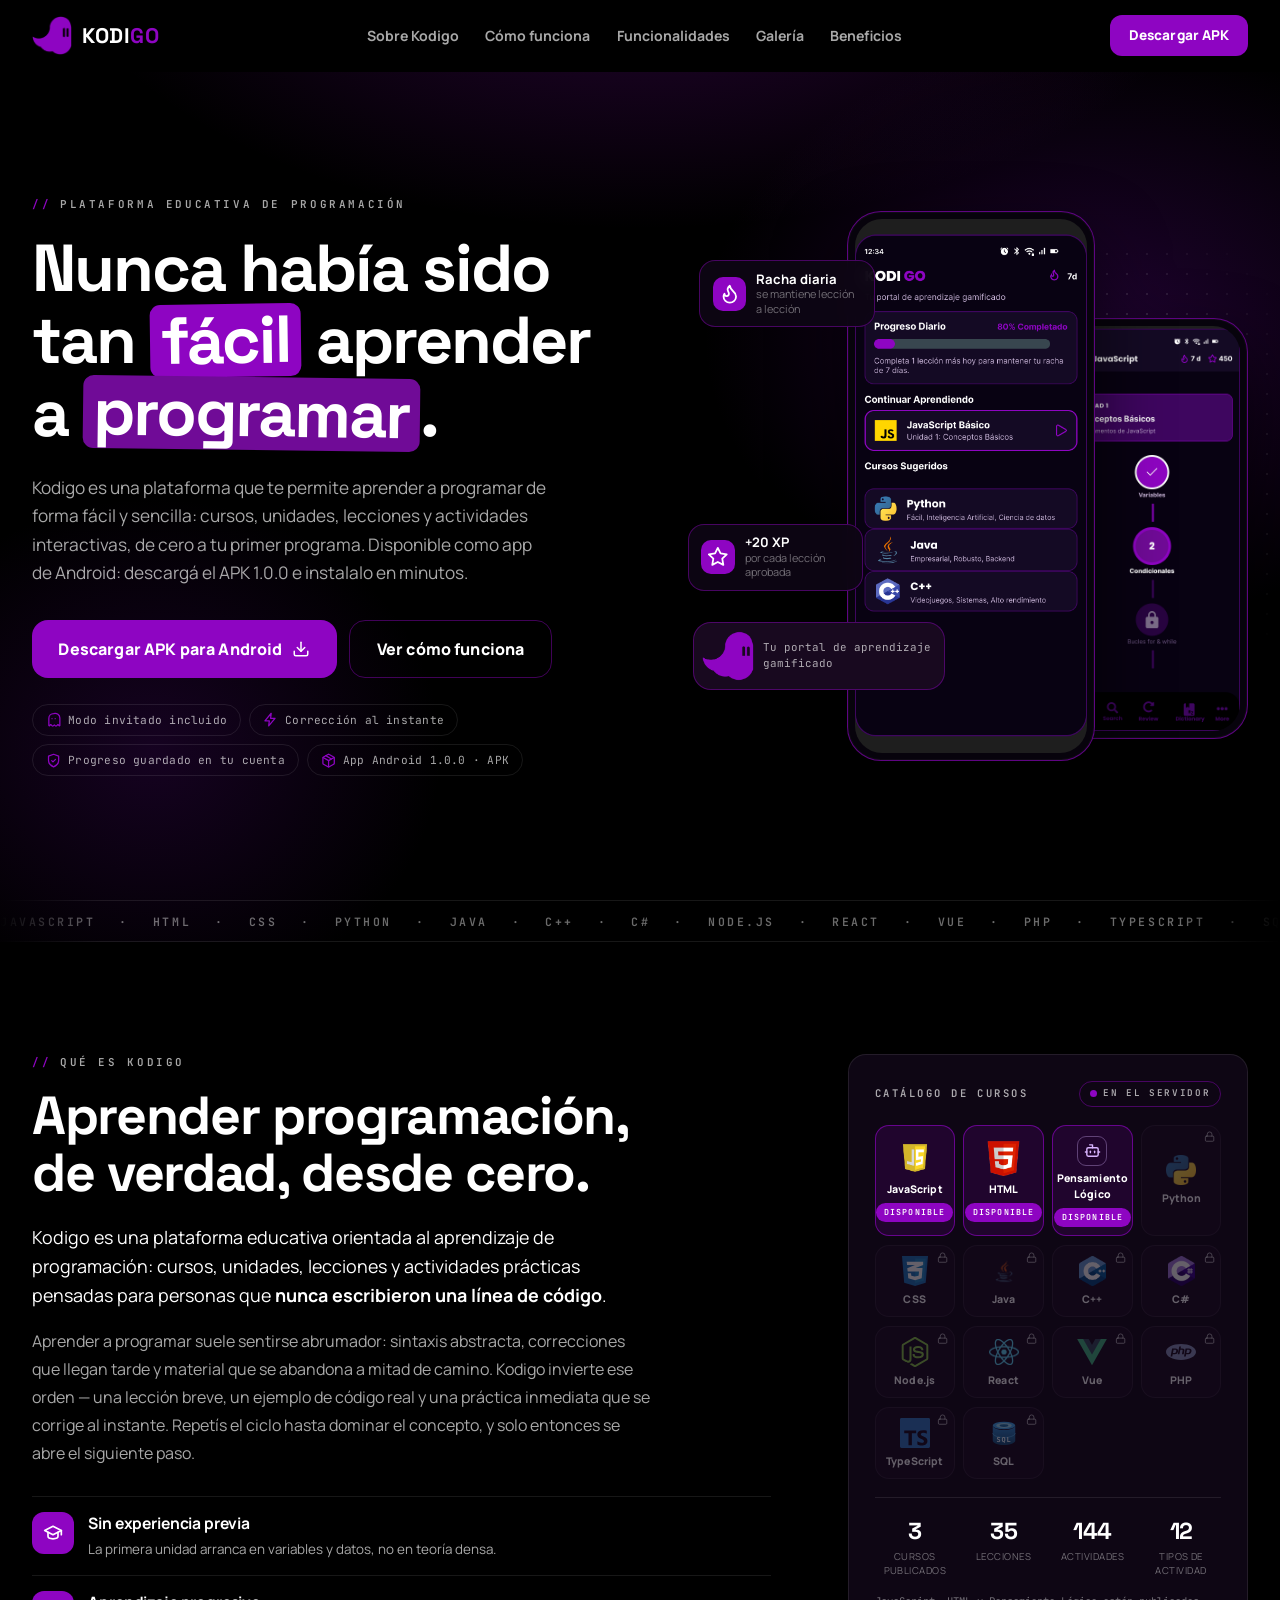
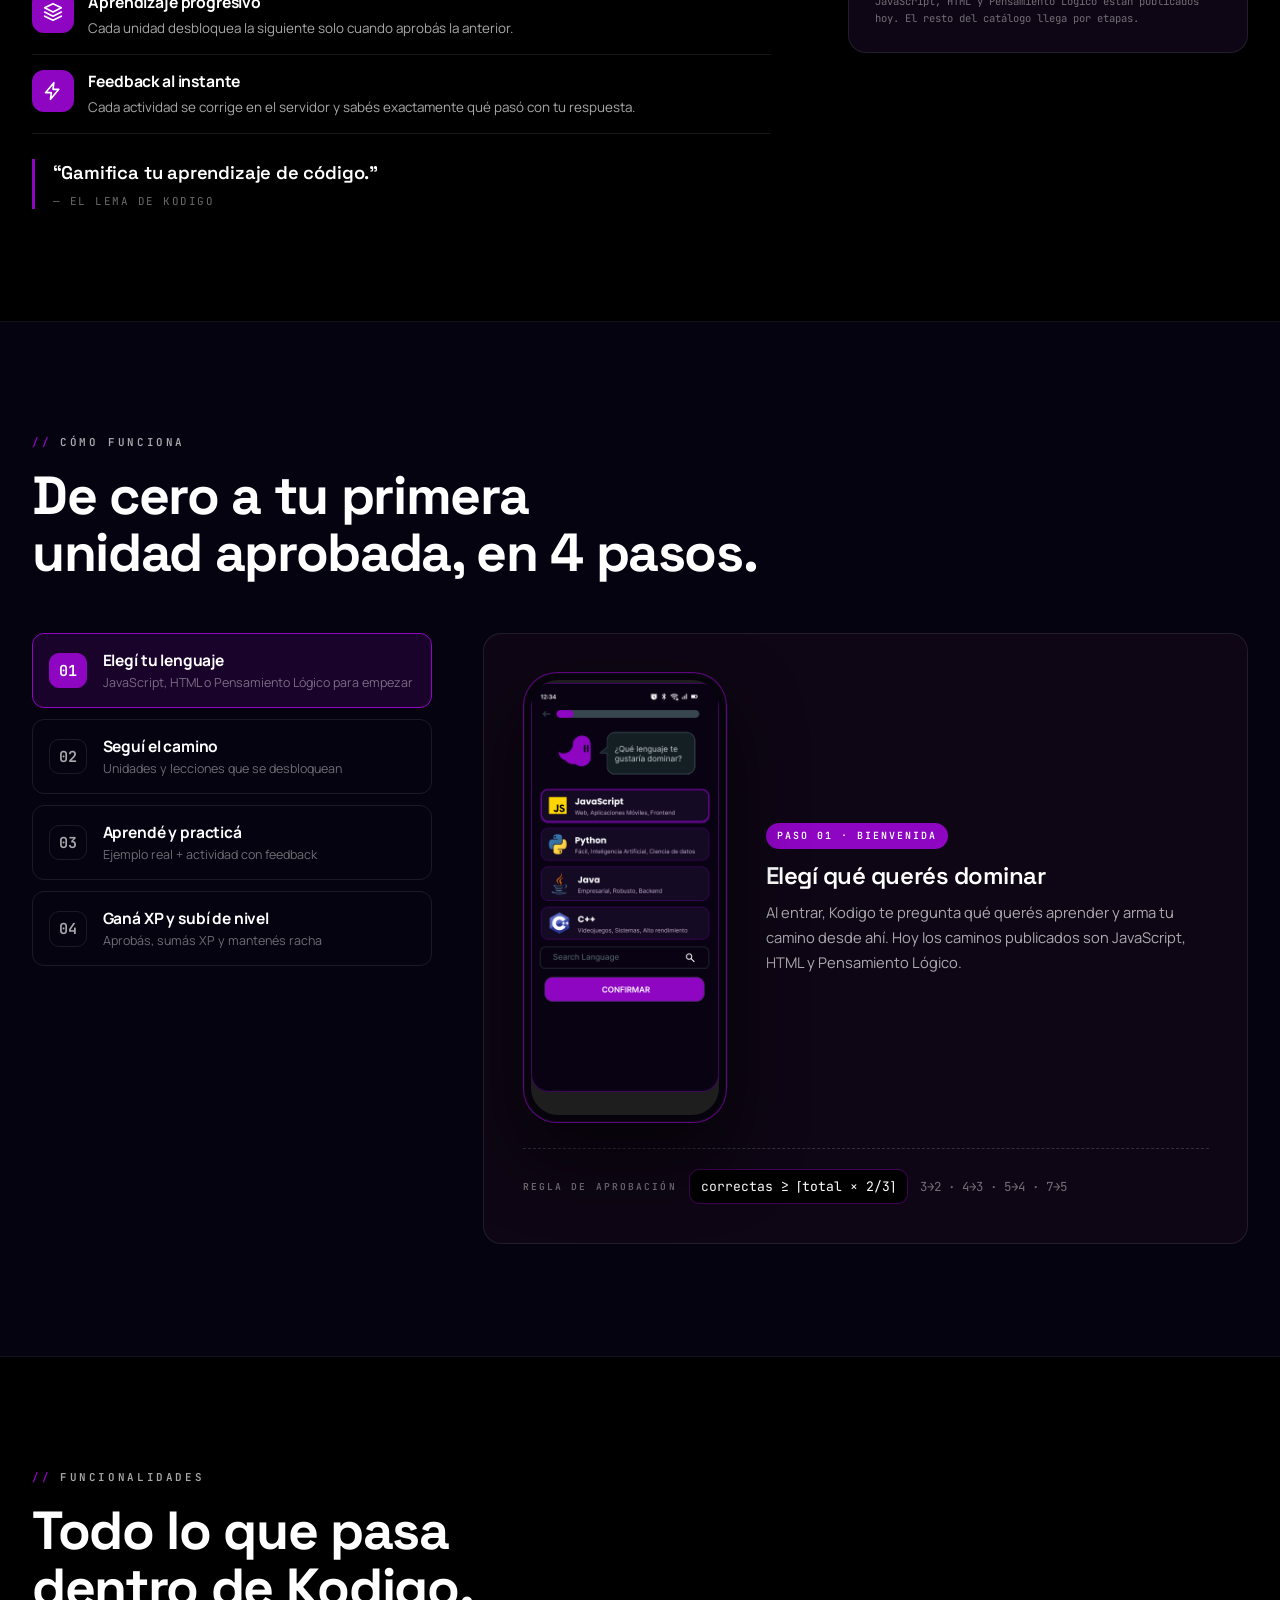
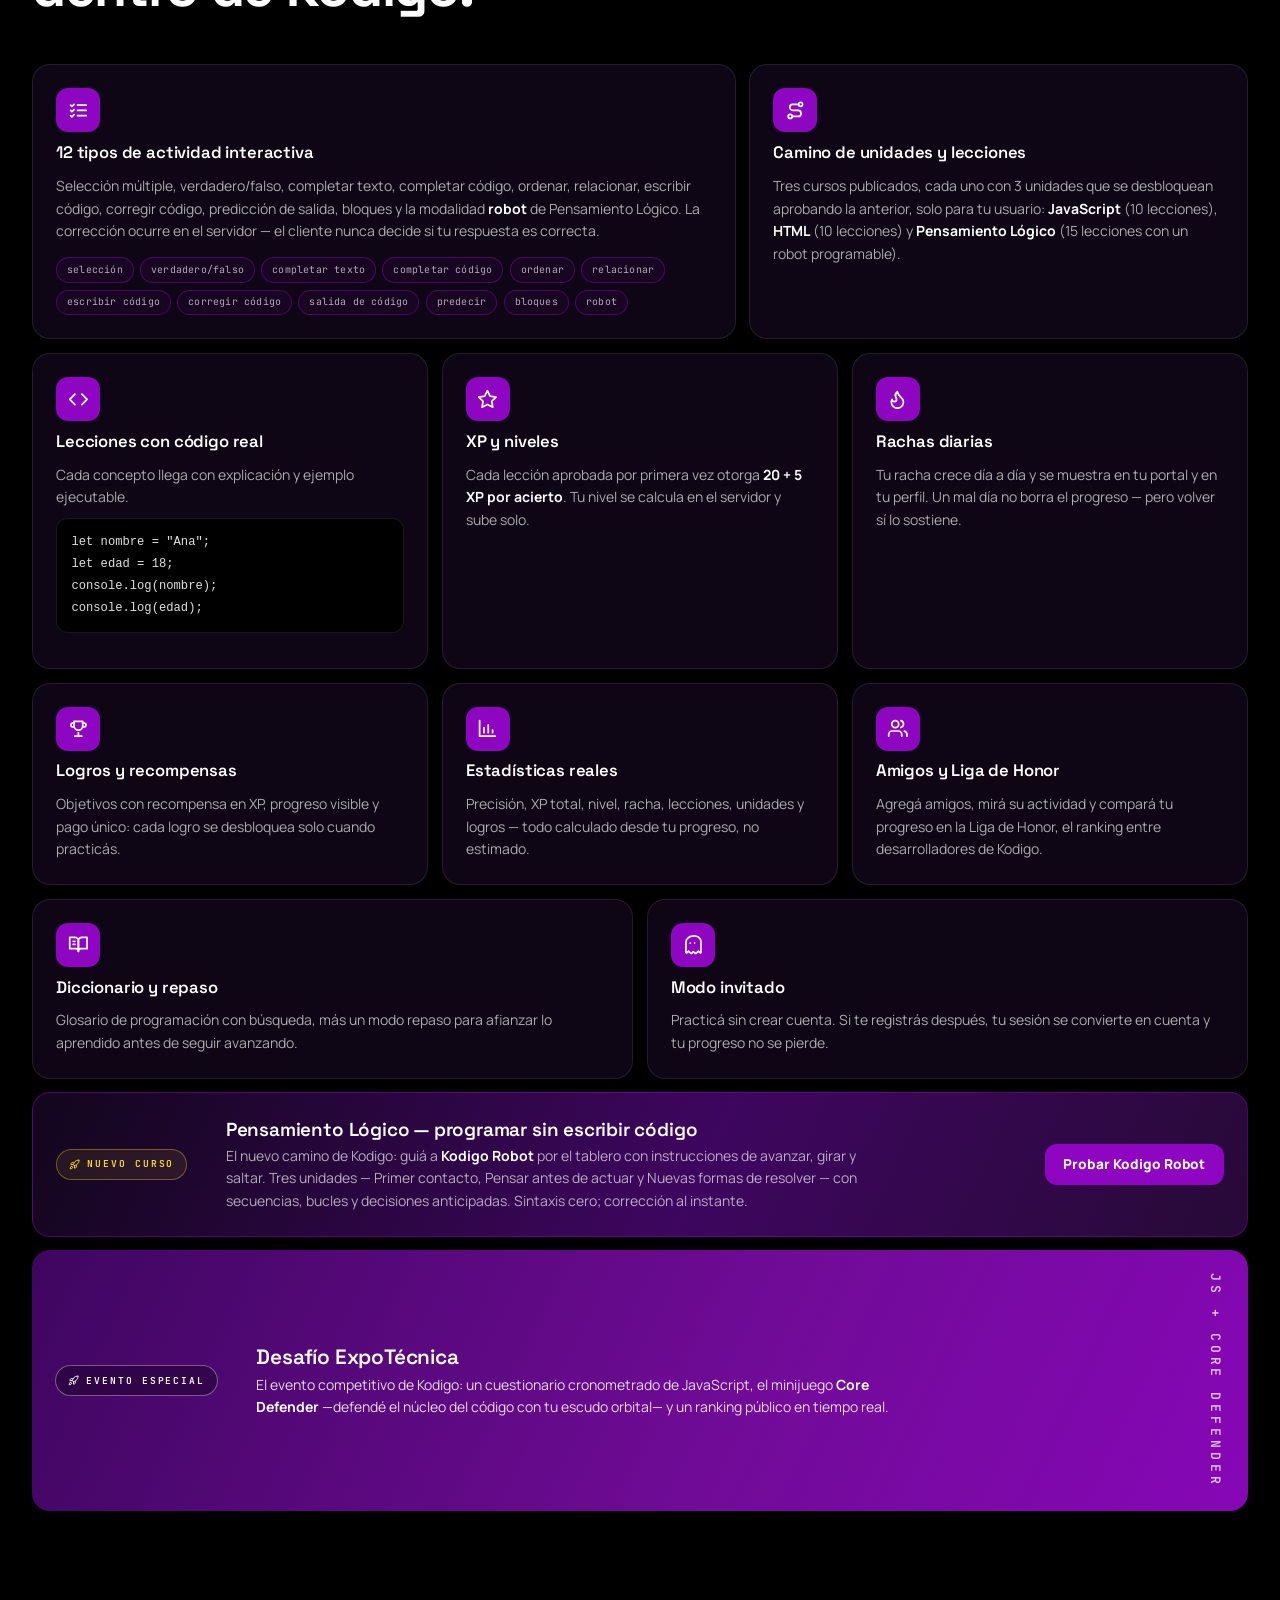
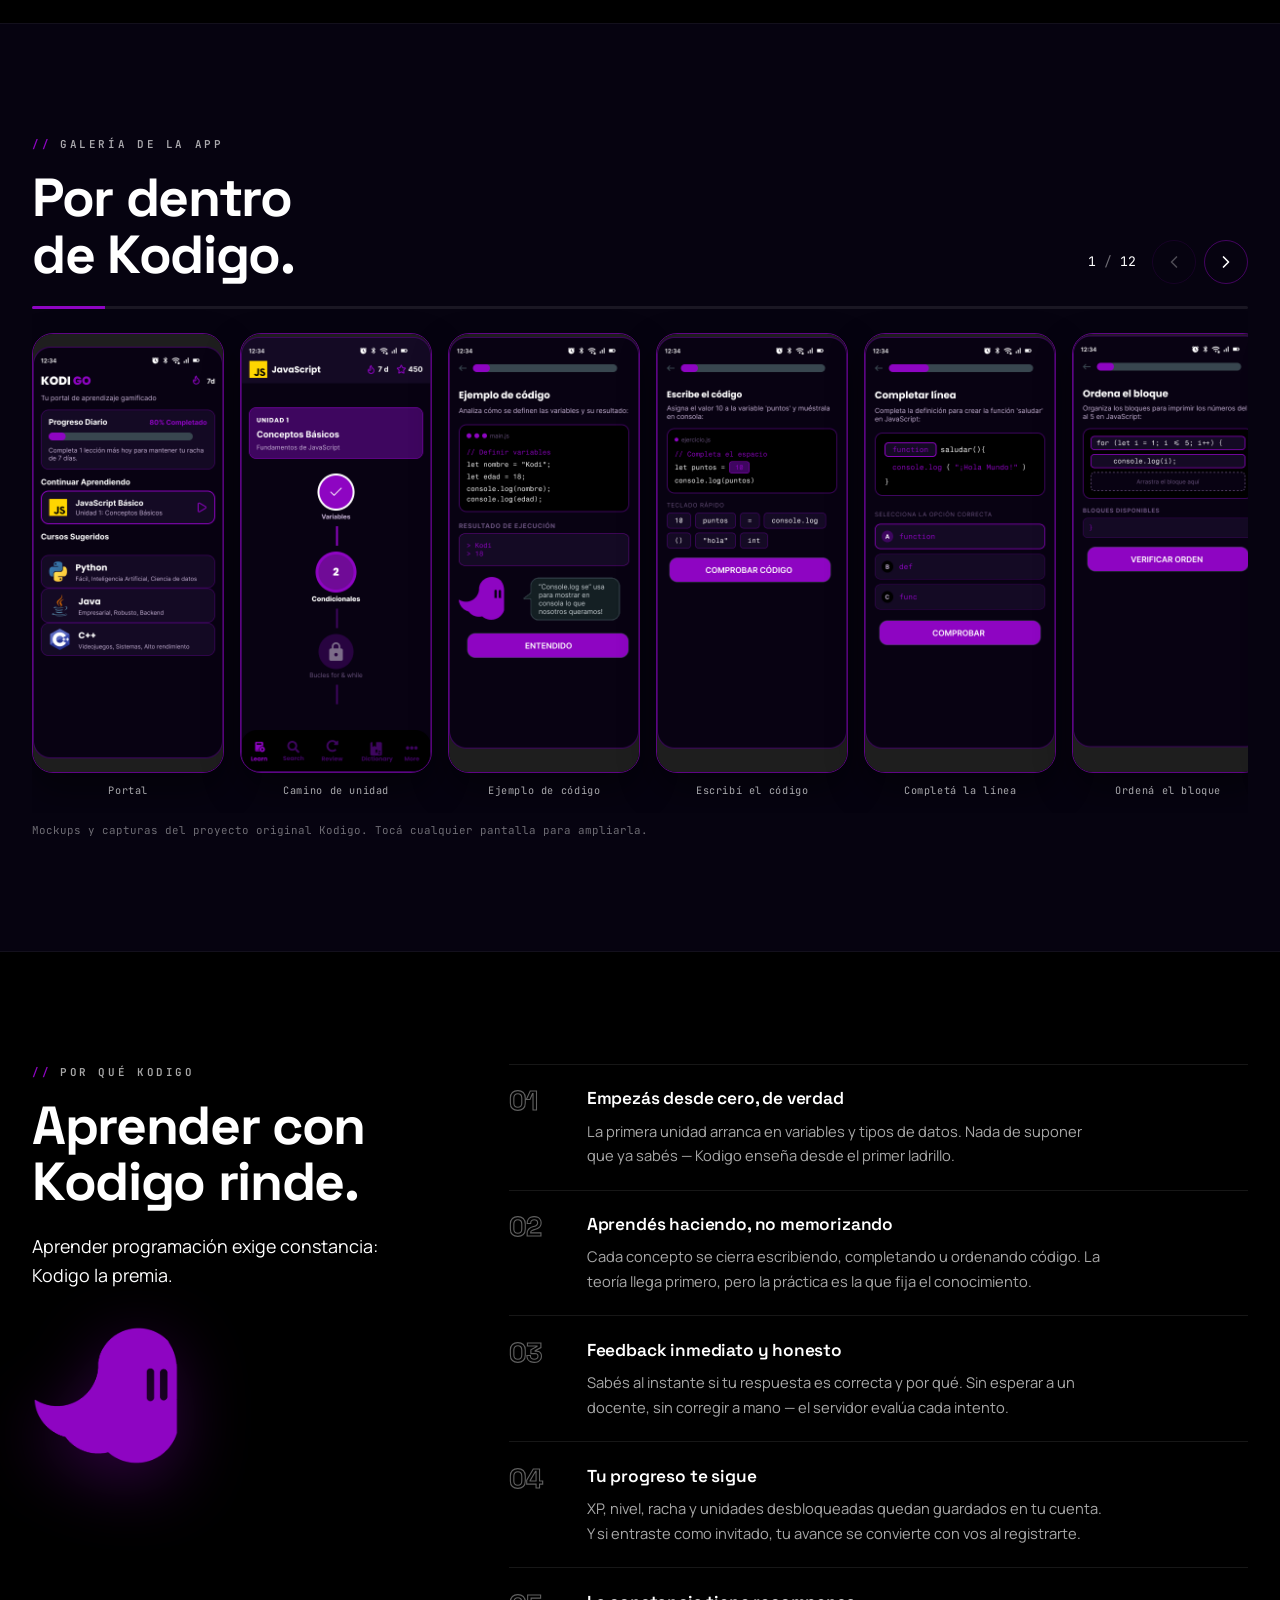
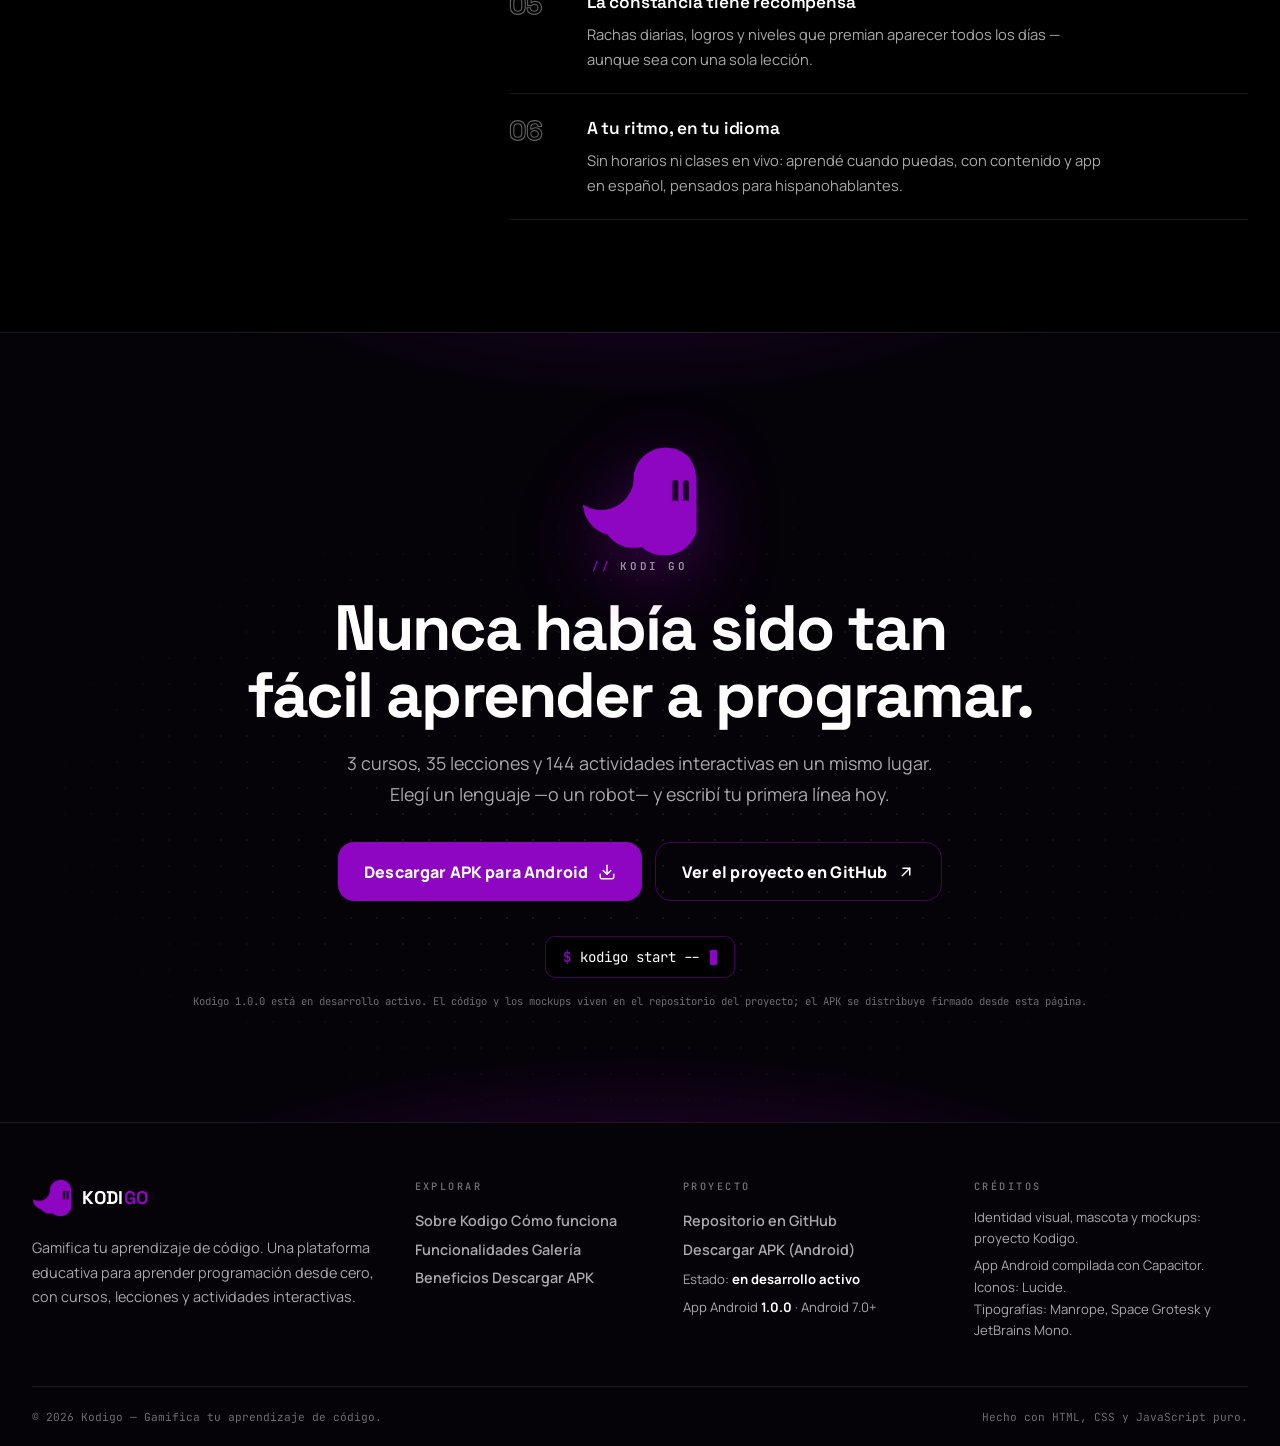
==== commit 43084db0: "cambios" ====
--- a/index.html
+++ b/index.html
@@ -48,7 +48,6 @@
           <a href="#funcionalidades" data-spy="funcionalidades">Funcionalidades</a>
           <a href="#galeria" data-spy="galeria">Galería</a>
           <a href="#beneficios" data-spy="beneficios">Beneficios</a>
-          <a href="descarga.html">Descargar</a>
         </nav>
 
         <div class="nav-actions">
@@ -221,7 +220,7 @@
                 <li class="course is-locked"><img src="assets/img/cursos/vueLogo.webp" alt="" width="30" height="30" loading="lazy" /><span class="course-name">Vue</span><i data-lucide="lock" aria-hidden="true"></i></li>
                 <li class="course is-locked"><img src="assets/img/cursos/phpLogo.svg" alt="" width="30" height="30" loading="lazy" /><span class="course-name">PHP</span><i data-lucide="lock" aria-hidden="true"></i></li>
                 <li class="course is-locked"><img src="assets/img/cursos/typescriptLogo.svg" alt="" width="30" height="30" loading="lazy" /><span class="course-name">TypeScript</span><i data-lucide="lock" aria-hidden="true"></i></li>
-                <li class="course is-locked"><span class="course-mono course-icon course-icon-db"><i data-lucide="database"></i></span><span class="course-name">SQL</span><i data-lucide="lock" aria-hidden="true"></i></li>
+                <li class="course is-locked"><img src="assets/img/cursos/sqlLogo.svg" alt="" width="30" height="30" loading="lazy" /><span class="course-name">SQL</span><i data-lucide="lock" aria-hidden="true"></i></li>
               </ul>
 
               <div class="catalog-stats" aria-label="Cifras del contenido publicado">
--- a/css/styles.css
+++ b/css/styles.css
@@ -791,10 +791,6 @@
   width: 17px;
   height: 17px;
 }
-.course-icon-db {
-  border-color: rgba(79, 163, 219, 0.4);
-  color: #4fa3db;
-}
 .course-name {
   font-size: 0.66rem;
   font-weight: 800;
@@ -2385,3 +2381,43 @@
   }
 }
 
+
+
+/* ============================================================
+   L. NAVBAR MÃNIMO (descarga.html) â€” solo enlaces, sin logo ni CTA
+   ============================================================ */
+.navbar-minimal .navbar-minimal-inner {
+  justify-content: center;
+}
+.nav-links-minimal {
+  gap: clamp(1.25rem, 4.5vw, 3rem);
+  flex-wrap: wrap;
+  row-gap: 0.35rem;
+  justify-content: center;
+  padding: 0.25rem 0;
+}
+.nav-links-minimal a {
+  color: #fff;
+  font-size: clamp(0.82rem, 1.6vw, 0.98rem);
+  font-weight: 800;
+  letter-spacing: 0.01em;
+  padding: 0.4rem 0.1rem;
+}
+.nav-links-minimal a::after {
+  bottom: -4px;
+}
+@media (max-width: 560px) {
+  .navbar-minimal {
+    height: auto;
+    min-height: 56px;
+  }
+  .nav-links-minimal {
+    column-gap: 1.15rem;
+    row-gap: 0.15rem;
+    padding: 0.45rem 0;
+  }
+  .nav-links-minimal a {
+    font-size: 0.78rem;
+  }
+}
+
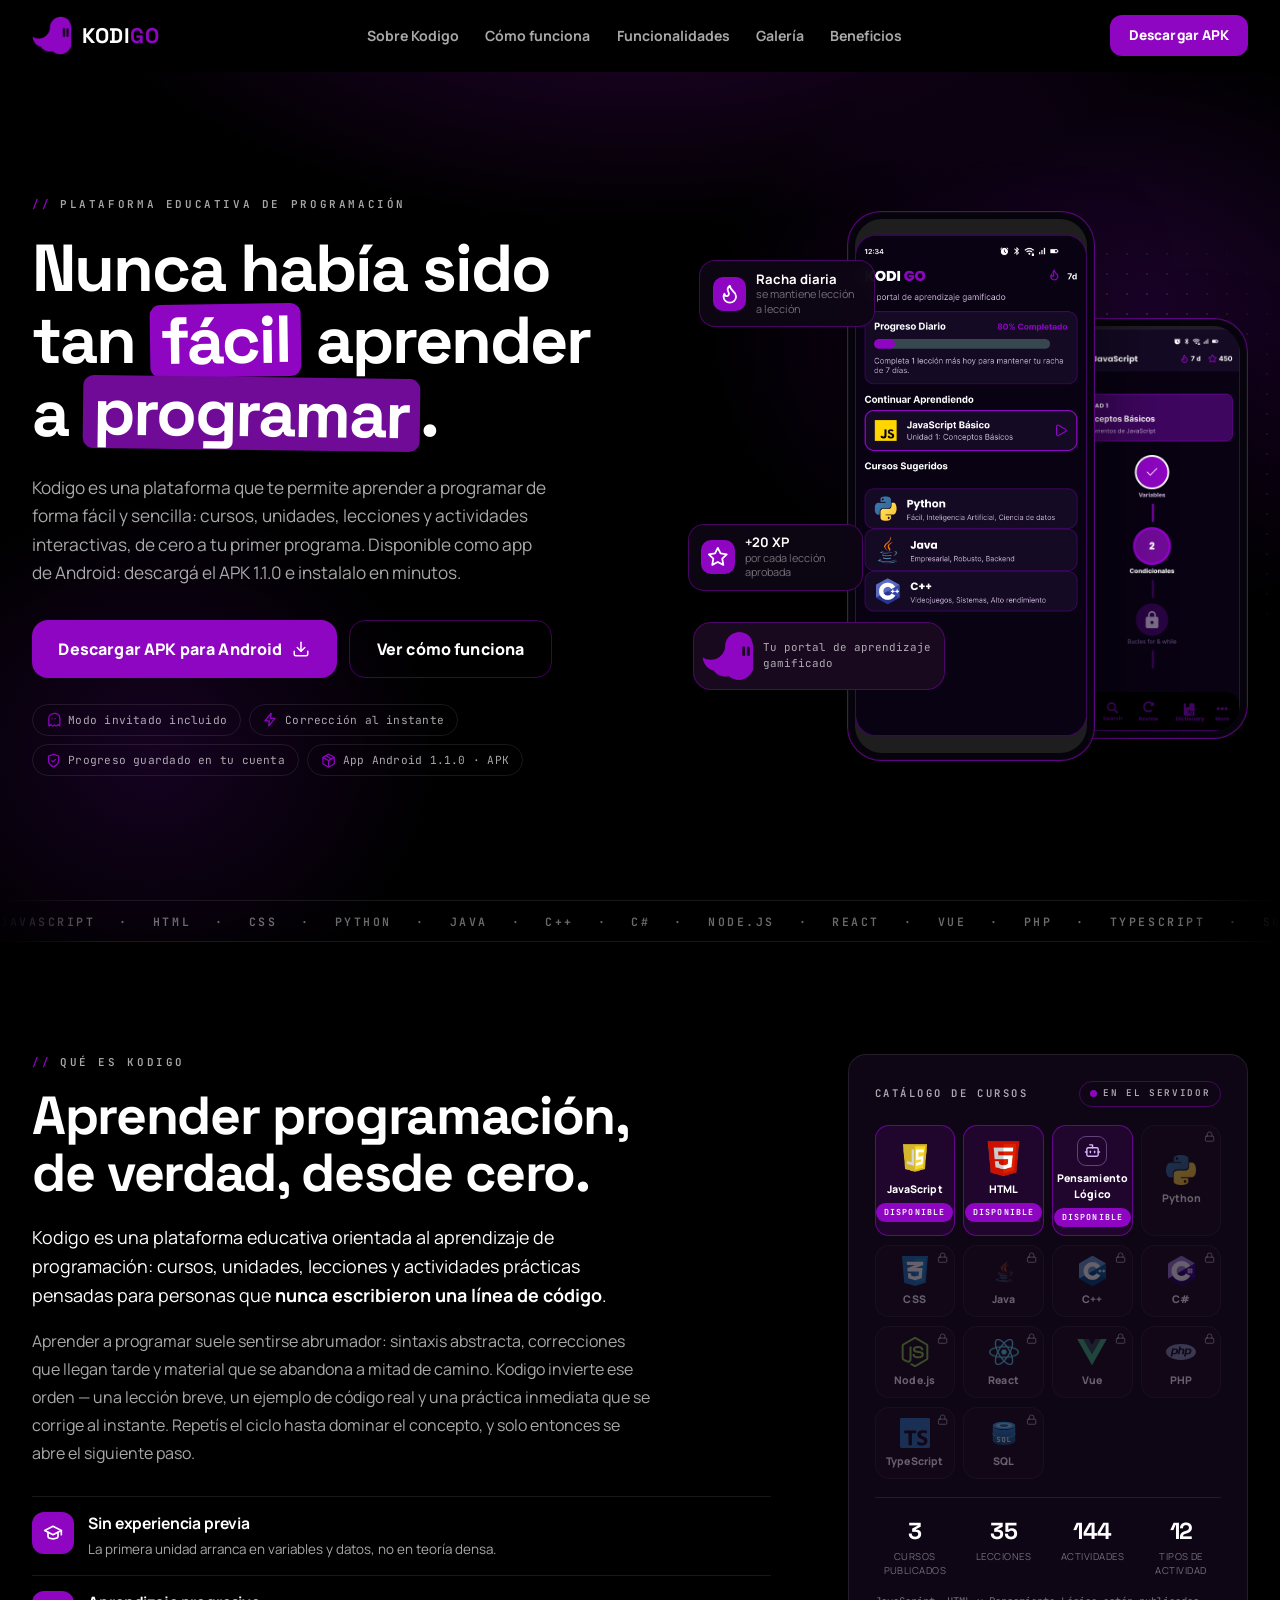
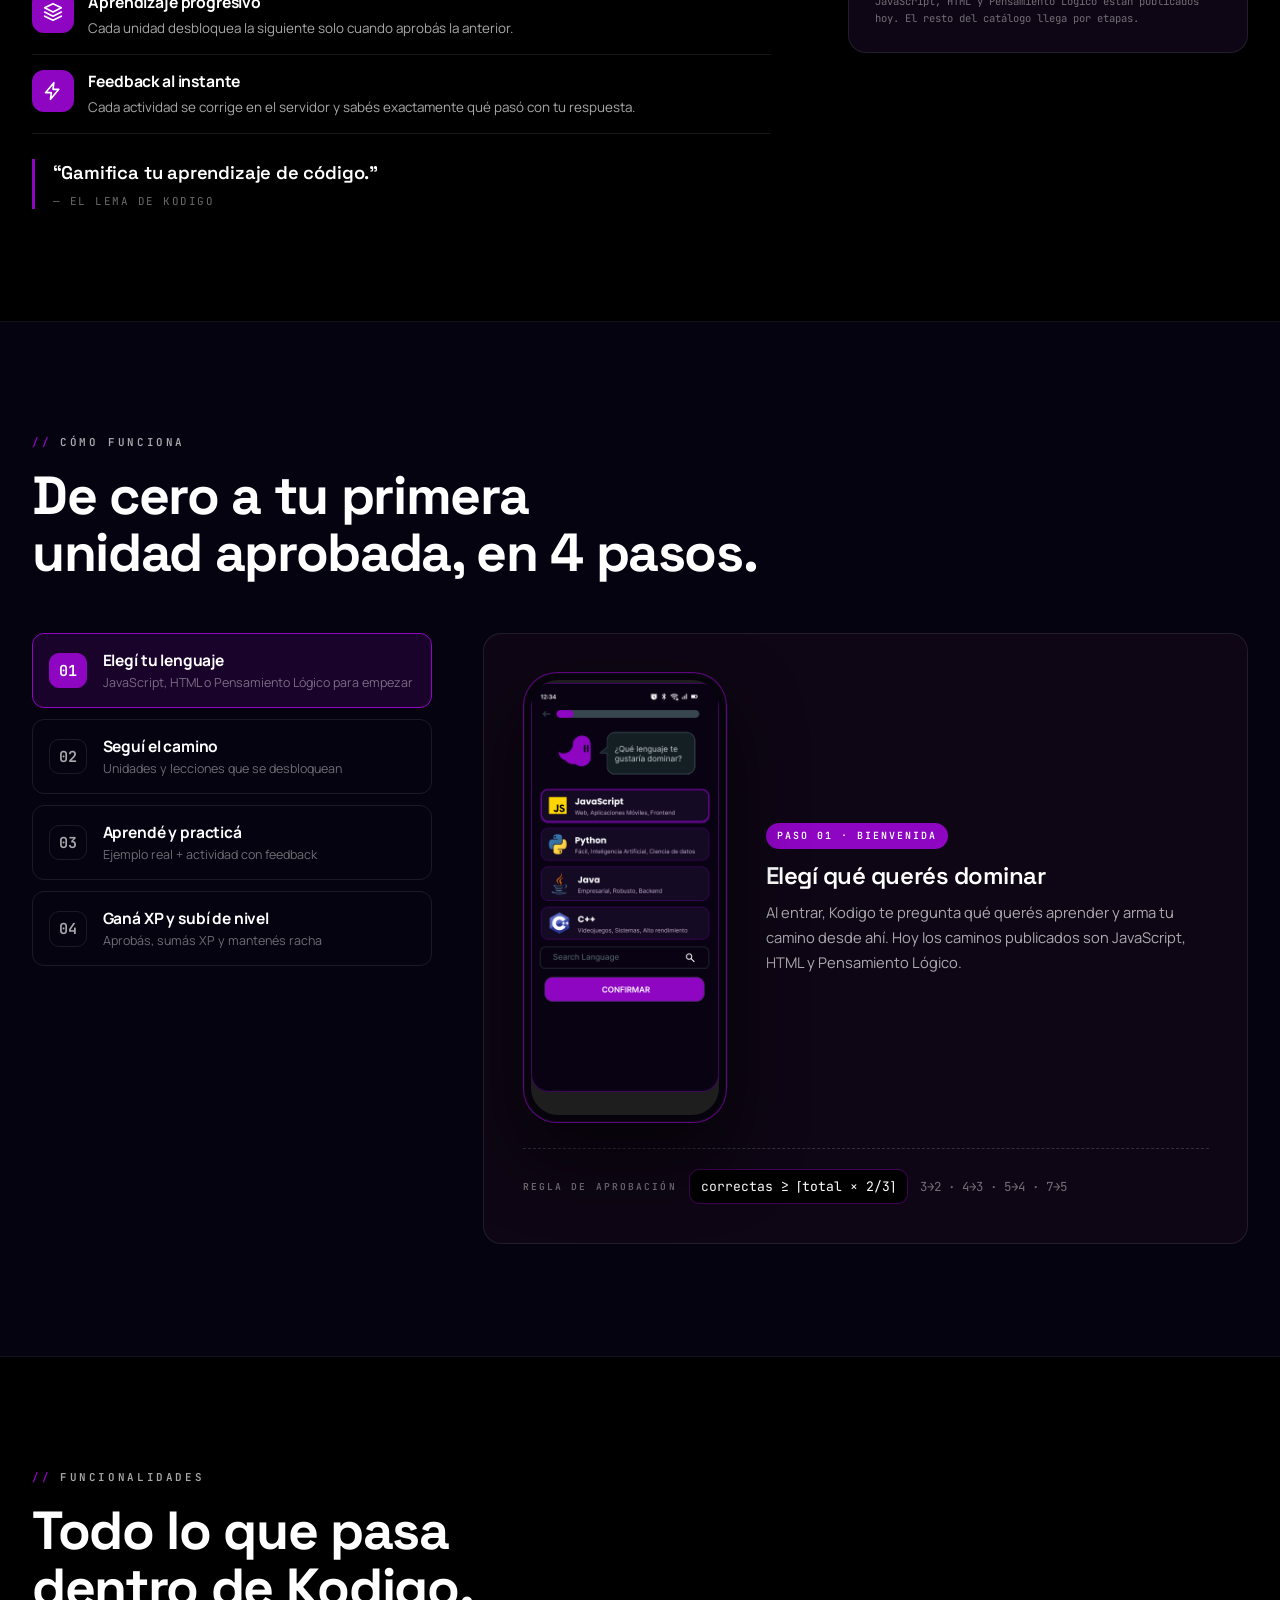
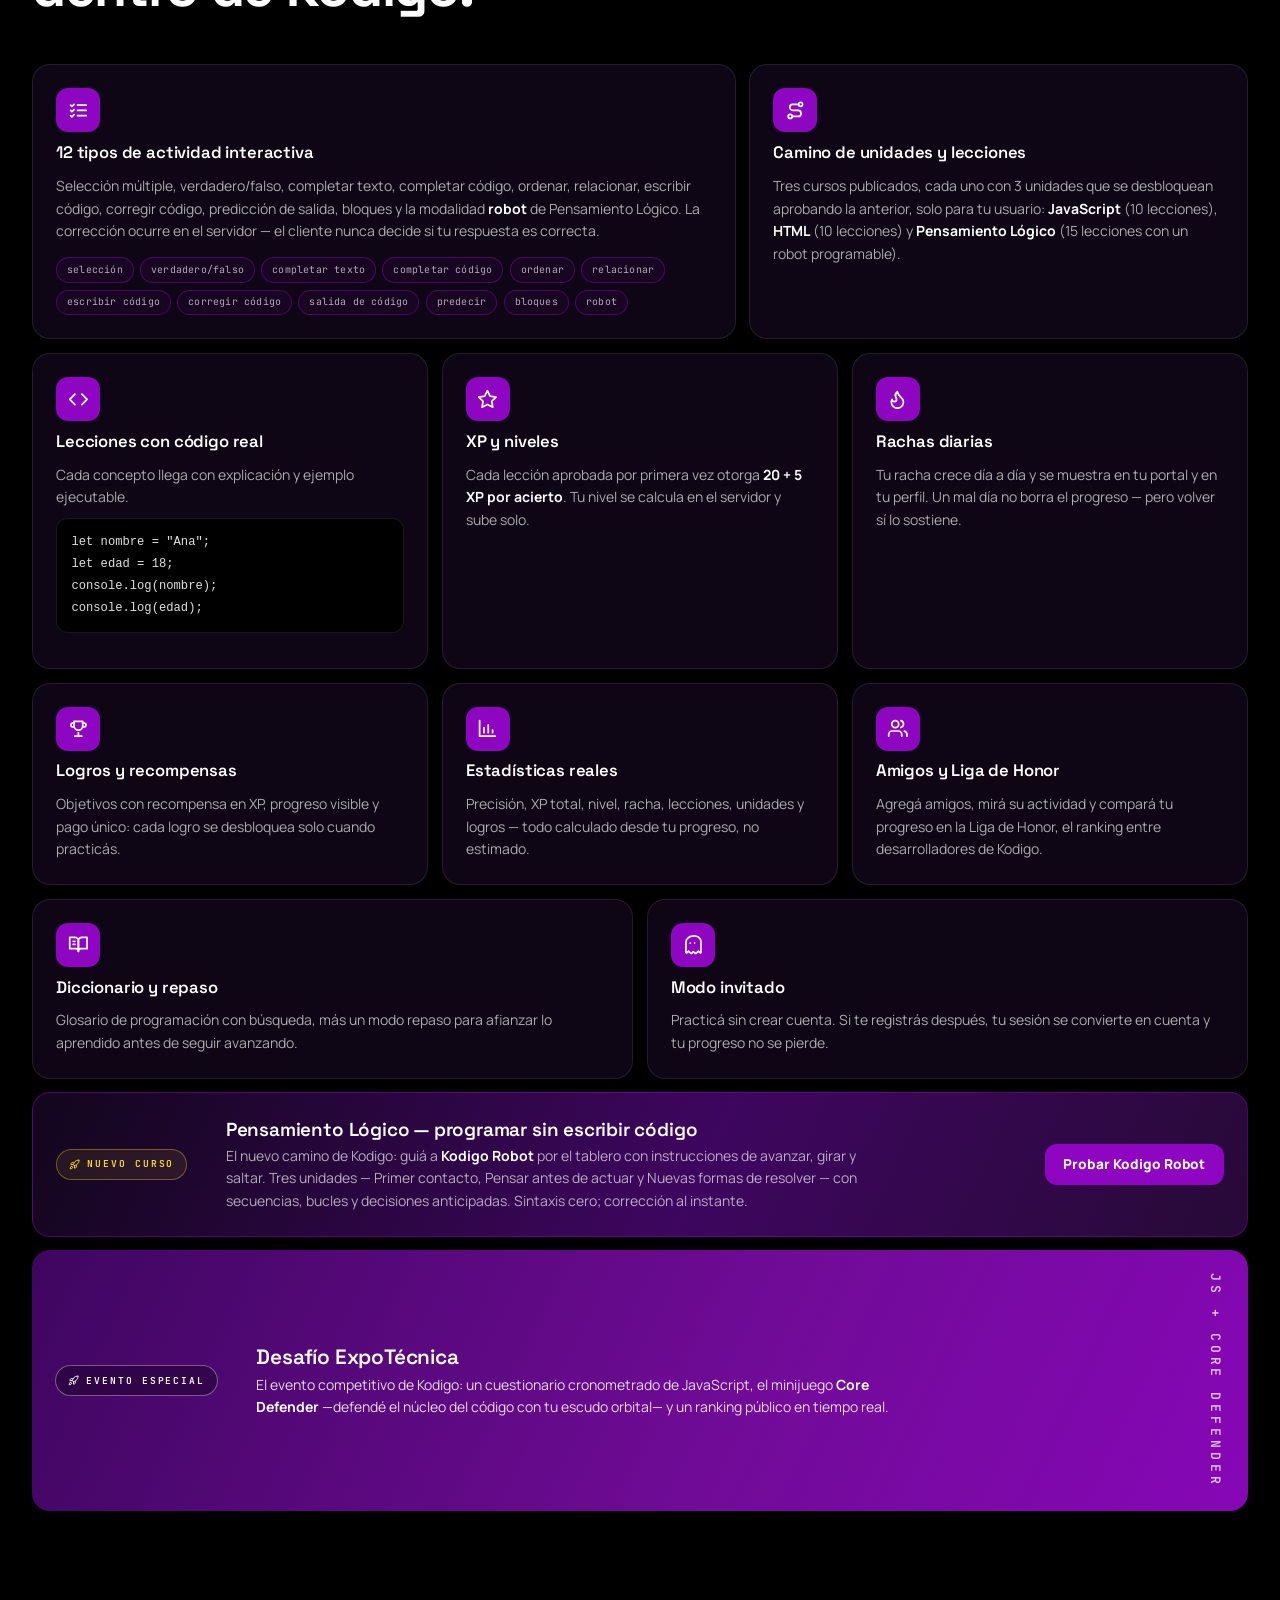
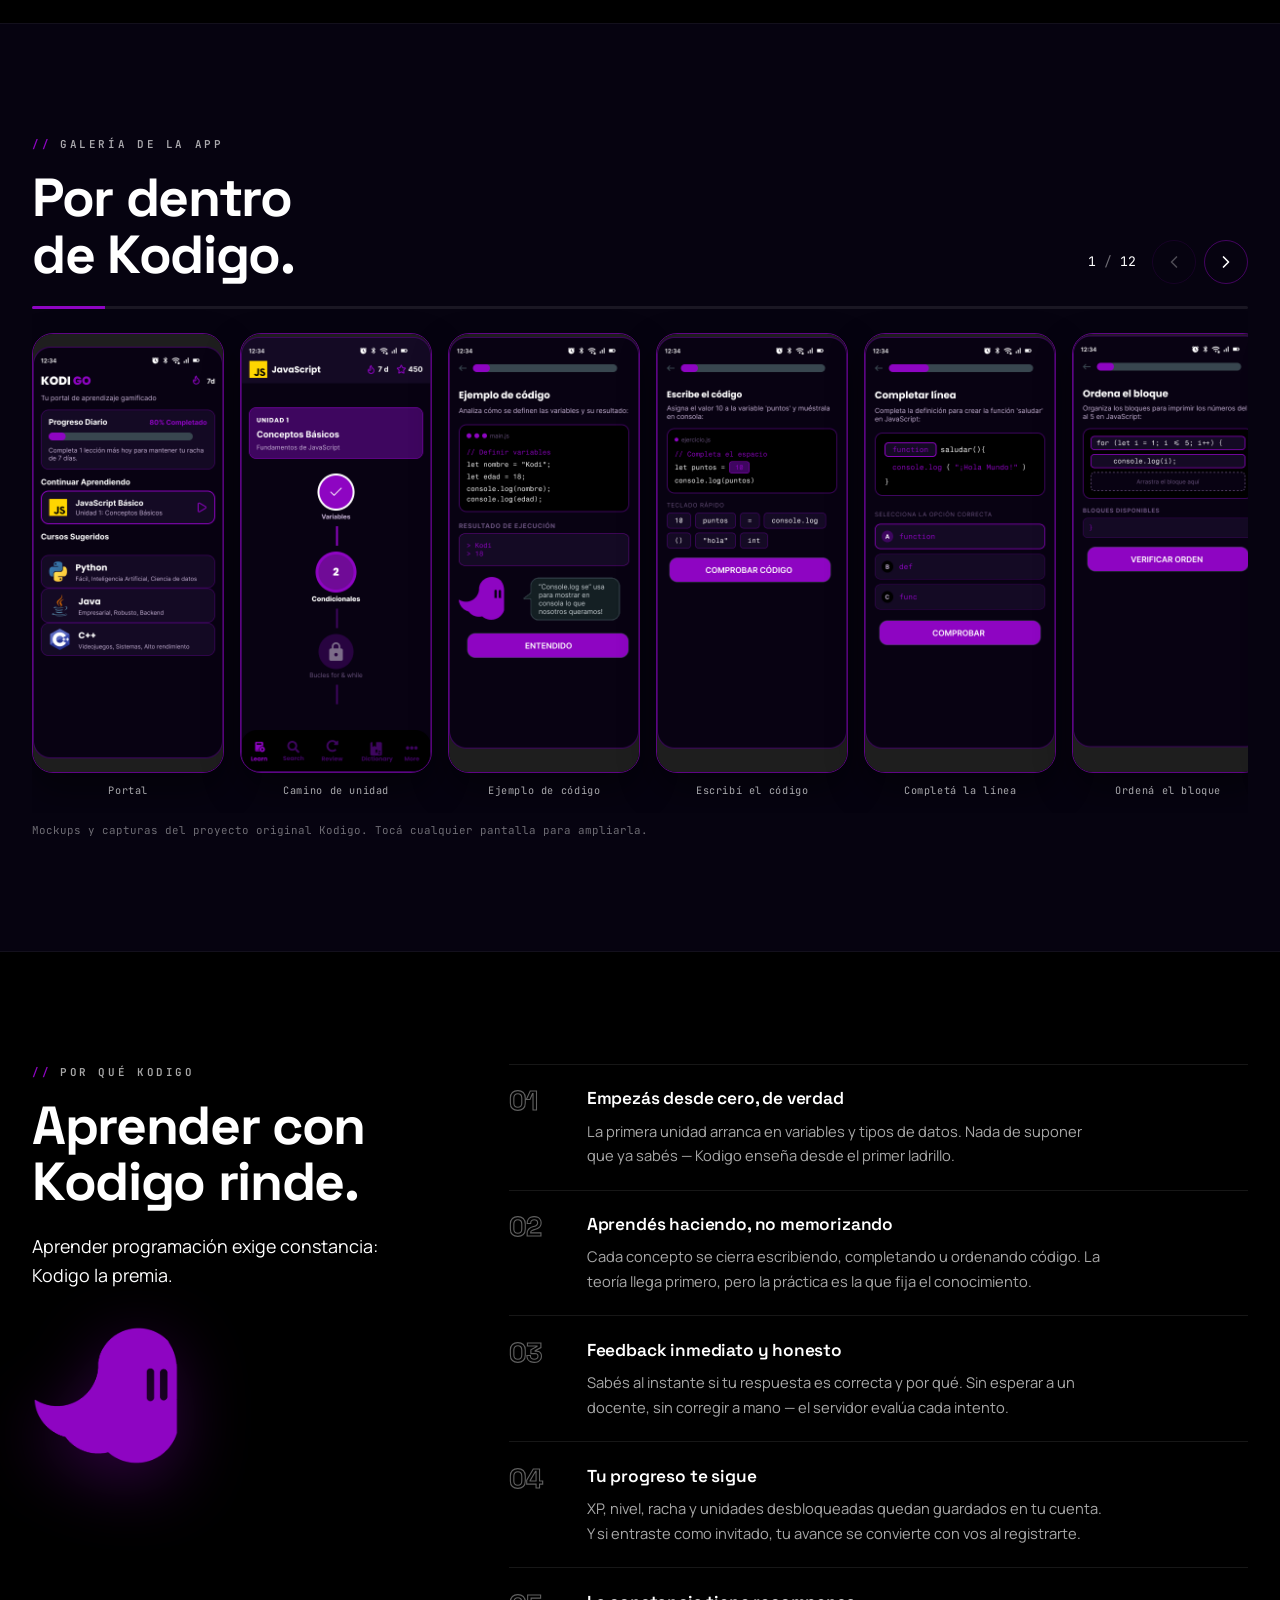
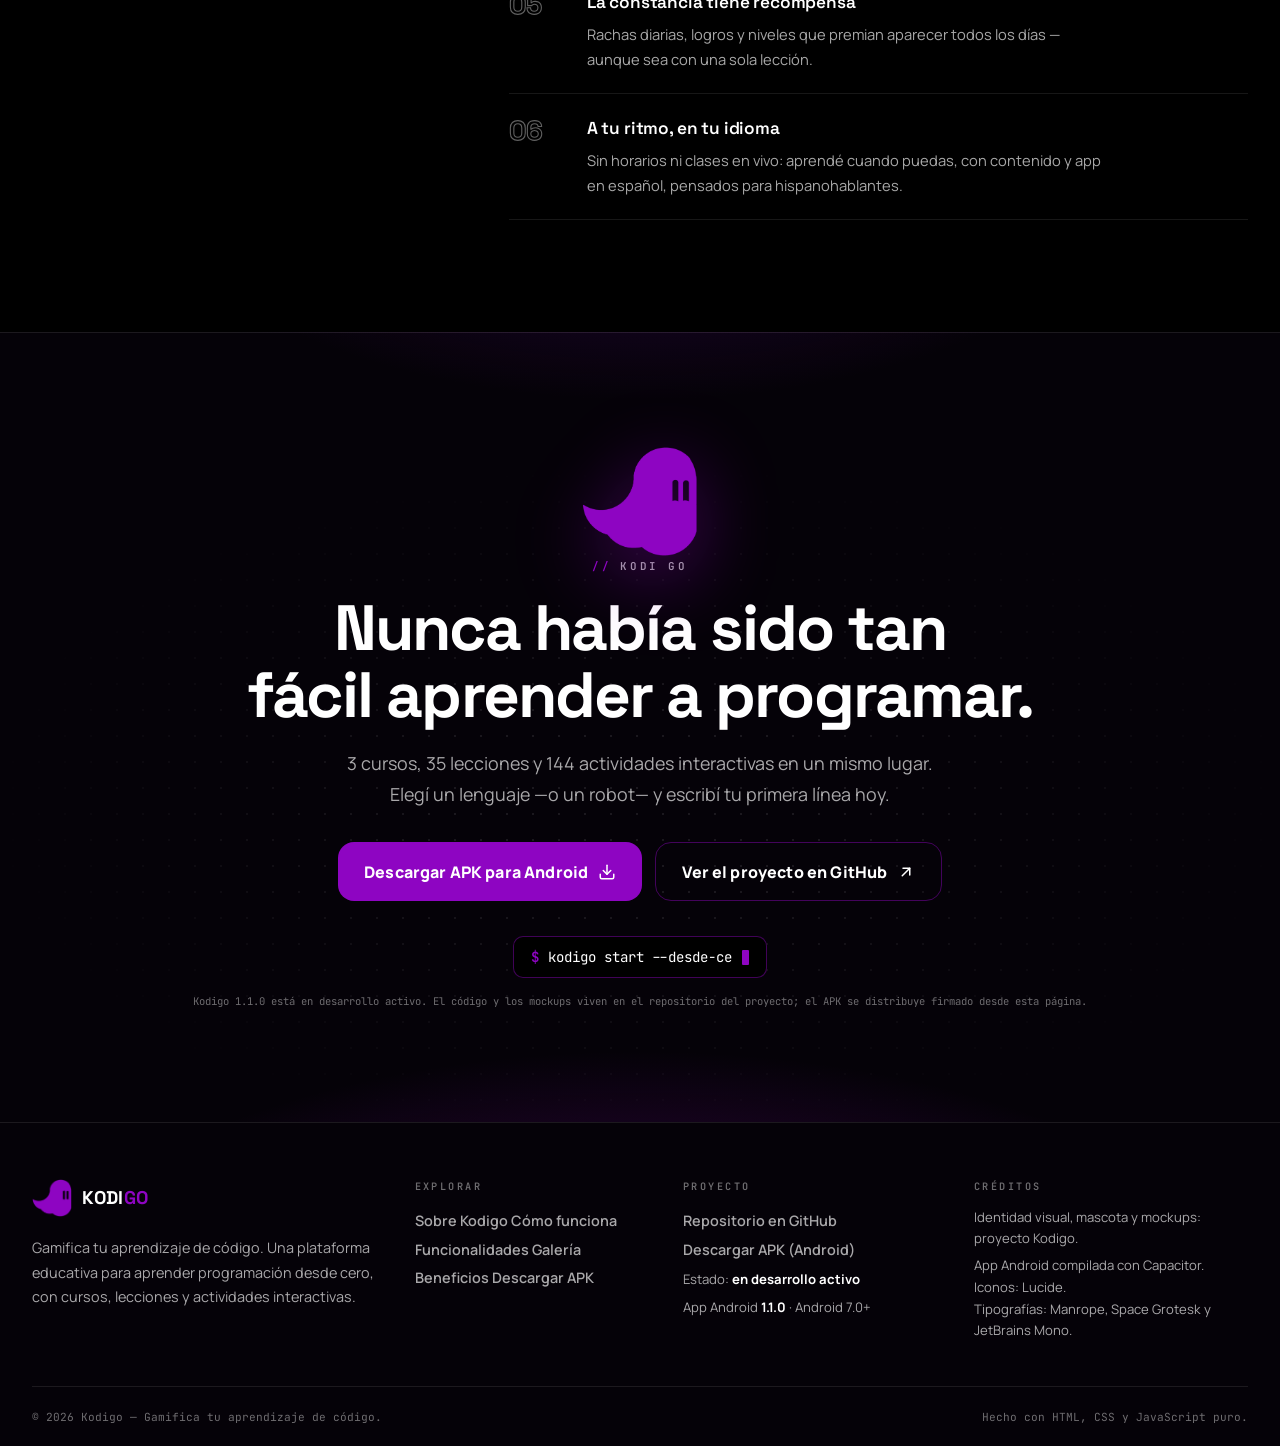
==== commit d882c63e: "publica Kodigo 1.1.0 (compilacion 2) con version.json para el aviso de actualizacion" ====
--- a/index.html
+++ b/index.html
@@ -6,7 +6,7 @@
     <title>Kodigo — Aprendé a programar desde cero</title>
     <meta
       name="description"
-      content="Kodigo es una plataforma educativa que te enseña a programar desde cero: cursos, unidades, lecciones y actividades interactivas con corrección al instante, XP, rachas y logros. Disponible como app Android (APK 1.0.0) y en la web."
+      content="Kodigo es una plataforma educativa que te enseña a programar desde cero: cursos, unidades, lecciones y actividades interactivas con corrección al instante, XP, rachas y logros. Disponible como app Android (APK 1.1.0) y en la web."
     />
     <meta name="theme-color" content="#000000" />
     <link rel="icon" type="image/png" href="assets/img/kodigo-ghost.png" />
@@ -15,7 +15,7 @@
     <meta property="og:title" content="Kodigo — Aprendé a programar desde cero" />
     <meta
       property="og:description"
-      content="Gamifica tu aprendizaje de código: cursos, lecciones y actividades interactivas con XP, rachas y logros. Desde cero, a tu ritmo. App Android disponible (APK 1.0.0)."
+      content="Gamifica tu aprendizaje de código: cursos, lecciones y actividades interactivas con XP, rachas y logros. Desde cero, a tu ritmo. App Android disponible (APK 1.1.0)."
     />
     <meta property="og:type" content="website" />
     <meta property="og:image" content="assets/img/kodigo-ghost.png" />
@@ -83,7 +83,7 @@
             <p class="hero-sub">
               Kodigo es una plataforma que te permite aprender a programar de forma fácil y
               sencilla: cursos, unidades, lecciones y actividades interactivas, de cero a tu
-              primer programa. Disponible como app de Android: descargá el APK 1.0.0 e instalalo
+              primer programa. Disponible como app de Android: descargá el APK 1.1.0 e instalalo
               en minutos.
             </p>
             <div class="hero-ctas">
@@ -97,7 +97,7 @@
               <li><i data-lucide="ghost"></i>Modo invitado incluido</li>
               <li><i data-lucide="zap"></i>Corrección al instante</li>
               <li><i data-lucide="shield-check"></i>Progreso guardado en tu cuenta</li>
-              <li><i data-lucide="package"></i>App Android 1.0.0 · APK</li>
+              <li><i data-lucide="package"></i>App Android 1.1.0 · APK</li>
             </ul>
           </div>
 
@@ -587,7 +587,7 @@
             </a>
           </div>
           <p class="cta-terminal" aria-hidden="true"><span class="terminal-prompt">$</span> <span id="cta-typed">kodigo start --desde-cero</span><span class="terminal-cursor" id="terminal-cursor"></span></p>
-          <p class="cta-note">Kodigo 1.0.0 está en desarrollo activo. El código y los mockups viven en el repositorio del proyecto; el APK se distribuye firmado desde esta página.</p>
+          <p class="cta-note">Kodigo 1.1.0 está en desarrollo activo. El código y los mockups viven en el repositorio del proyecto; el APK se distribuye firmado desde esta página.</p>
         </div>
       </section>
     </main>
@@ -619,7 +619,7 @@
             <a href="https://github.com/MaiteVazquez8/KodiGo-website" target="_blank" rel="noopener noreferrer">Repositorio en GitHub</a>
             <a href="descarga.html">Descargar APK (Android)</a>
             <p class="footer-fact">Estado: <strong>en desarrollo activo</strong></p>
-            <p class="footer-fact">App Android <strong>1.0.0</strong> · Android 7.0+</p>
+            <p class="footer-fact">App Android <strong>1.1.0</strong> · Android 7.0+</p>
           </div>
 
           <div class="footer-col">
--- a/css/styles.css
+++ b/css/styles.css
@@ -2380,44 +2380,3 @@
     height: 64px;
   }
 }
-
-
-
-/* ============================================================
-   L. NAVBAR MÃNIMO (descarga.html) â€” solo enlaces, sin logo ni CTA
-   ============================================================ */
-.navbar-minimal .navbar-minimal-inner {
-  justify-content: center;
-}
-.nav-links-minimal {
-  gap: clamp(1.25rem, 4.5vw, 3rem);
-  flex-wrap: wrap;
-  row-gap: 0.35rem;
-  justify-content: center;
-  padding: 0.25rem 0;
-}
-.nav-links-minimal a {
-  color: #fff;
-  font-size: clamp(0.82rem, 1.6vw, 0.98rem);
-  font-weight: 800;
-  letter-spacing: 0.01em;
-  padding: 0.4rem 0.1rem;
-}
-.nav-links-minimal a::after {
-  bottom: -4px;
-}
-@media (max-width: 560px) {
-  .navbar-minimal {
-    height: auto;
-    min-height: 56px;
-  }
-  .nav-links-minimal {
-    column-gap: 1.15rem;
-    row-gap: 0.15rem;
-    padding: 0.45rem 0;
-  }
-  .nav-links-minimal a {
-    font-size: 0.78rem;
-  }
-}
-
